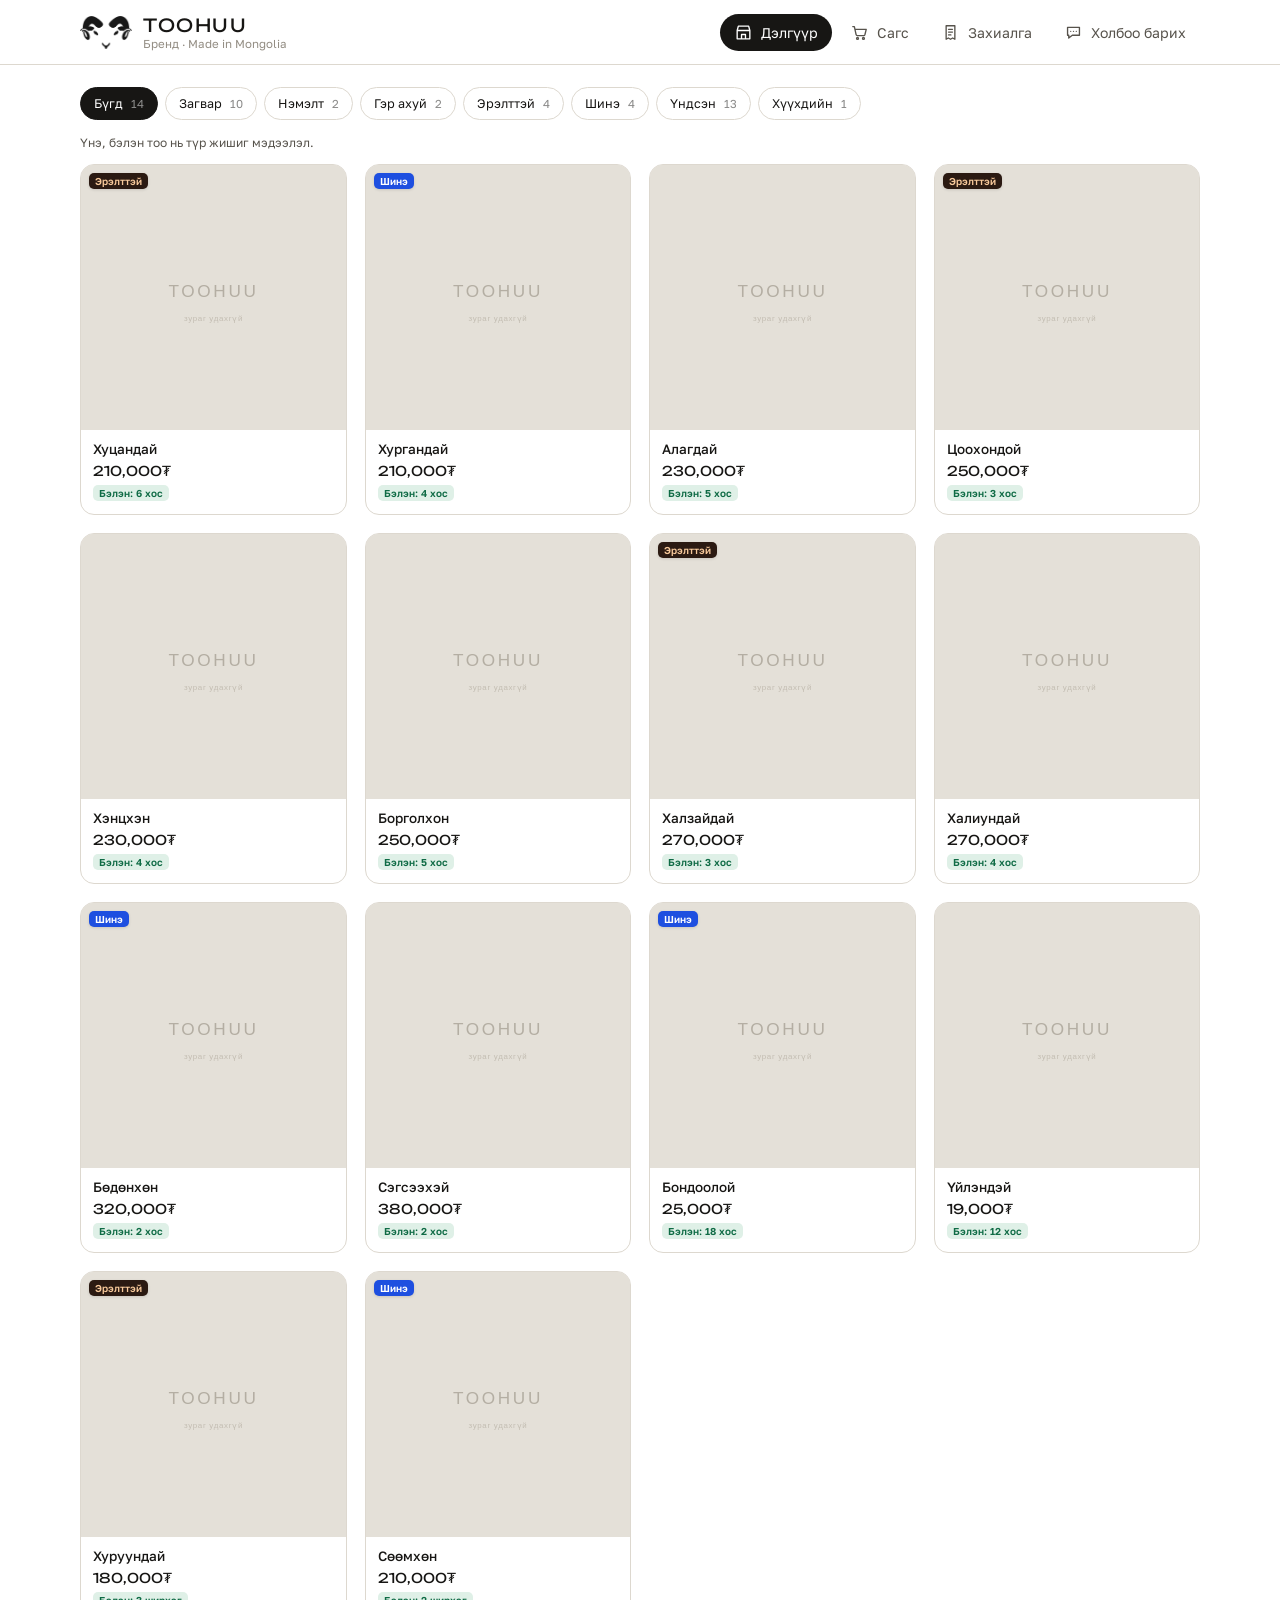
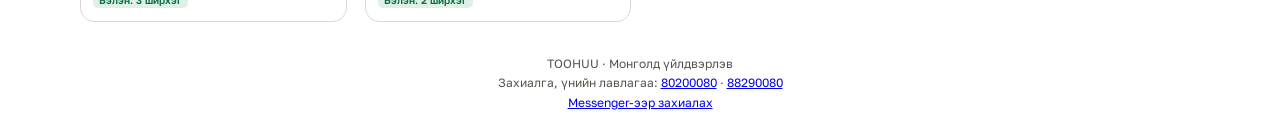
==== index.html @ 97dd2f21 "Show catalog prices and sample stock counts" ====
<!DOCTYPE html>
<html lang="mn">
<head>
<meta charset="utf-8">
<meta name="viewport" content="width=device-width, initial-scale=1">
<meta name="color-scheme" content="light dark">
<meta name="theme-color" content="#FFFFFF" media="(prefers-color-scheme: light)">
<meta name="theme-color" content="#1C1B19" media="(prefers-color-scheme: dark)">
<link rel="icon" href="[data-uri]">
<title>TOOHUU — Монгол эсгий урлал</title>
<meta name="description" content="TOOHUU эсгий загварын үнэ, захиалах заавар, хүргэлт, үйлдвэр болон дэлгүүрийн хаяг. Утас: 80200080, 88290080.">
<link rel="preconnect" href="https://fonts.googleapis.com">
<link rel="preconnect" href="https://fonts.gstatic.com" crossorigin>
<link href="https://fonts.googleapis.com/css2?family=Unbounded:wght@400;600&family=Golos+Text:wght@400;500;600&display=swap" rel="stylesheet">
<style>
  :root{
    --ink:#171614; --ink-2:#57534C; --ink-3:#928C82;
    --paper:#EDEAE4; --card:#FFF; --line:#DDD8CF;
    --signal:#1E4FE0; --signal-soft:#E8ECFC;
    --ok:#0F6B45; --ok-soft:#DFF0E7;
    --warn:#A65B10; --warn-soft:#F9EBD8;
    --stop:#A82121; --stop-soft:#F8E5E5;
    --on-ink:#fff; --subtle:#FBFAF8; --img:#E4E0D8; --bar:rgba(255,255,255,.94);
    --hot-bg:#2B1A12; --hot-fg:#F6C89A; --ticket:#171614;
    color-scheme: light;
  }
  /* ── dark mode: follows the phone / computer setting automatically ── */
  @media (prefers-color-scheme: dark){
    :root{
      color-scheme: dark;
      --ink:#EDEAE4; --ink-2:#B9B4AB; --ink-3:#8C877E; --on-ink:#171614;
      --paper:#121110; --card:#1C1B19; --line:#36332E; --line-2:#2A2825;
      --subtle:#232120; --img:#2B2926; --bar:rgba(28,27,25,.92);
      --hot-bg:#F6C89A; --hot-fg:#2B1A12;
      --signal:#4C74FF; --signal-soft:#1B2340;
      --ok:#5FD3A0; --ok-soft:#163126;
      --warn:#F0B26A; --warn-soft:#3A2A17;
      --stop:#E5534B; --stop-soft:#3C1C1B;
      --ticket:#262420;
    }
    .mark img{filter:invert(1)}                 /* black logo -> white on dark */
  }

  *{box-sizing:border-box;margin:0;padding:0}
  /* layout scale: --gut = side margin, --maxw = content width (set per device below) */
  :root{--gut:15px;--maxw:100%}
  body{font-family:'Golos Text',system-ui,sans-serif;background:var(--card);color:var(--ink);
       -webkit-font-smoothing:antialiased}
  .phone{min-height:100dvh;display:flex;flex-direction:column;background:var(--card)}

  header{position:sticky;top:0;z-index:20;background:var(--card);border-bottom:1px solid var(--line);
         display:flex;align-items:center;gap:11px;
         padding:12px max(var(--gut), calc((100% - var(--maxw)) / 2)) 11px;
         padding-top:max(12px, env(safe-area-inset-top))}
  .mark{width:46px;display:grid;place-items:center;flex:none}
  .mark img{width:100%;height:auto;display:block}
  .shop{font-family:'Unbounded';font-size:16px;letter-spacing:1.6px}
  .sub{font-size:11.5px;color:var(--ink-3);margin-top:1px}
  .live{margin-left:auto;font-size:11px;font-weight:600;letter-spacing:.5px;color:#9E1B1B;
        background:var(--stop-soft);border-radius:999px;padding:5px 9px;display:flex;align-items:center;gap:5px}
  .dot{width:6px;height:6px;border-radius:50%;background:#CE2020;animation:blink 1.4s infinite}
  @keyframes blink{50%{opacity:.25}}
  @media (prefers-reduced-motion:reduce){.dot{animation:none}}

  main{flex:1;width:100%;max-width:calc(var(--maxw) + 2 * var(--gut));margin:0 auto;padding:16px var(--gut) 28px}
  .eyebrow{font-size:10.5px;letter-spacing:1.5px;text-transform:uppercase;color:var(--ink-3);margin-bottom:10px}
  .back{background:none;border:none;font:inherit;color:var(--ink-2);font-size:13px;cursor:pointer;
        padding:0 0 12px;display:block}

  .grid{display:grid;grid-template-columns:1fr 1fr;gap:11px}
  .card{border:1px solid var(--line);border-radius:14px;overflow:hidden;cursor:pointer;background:var(--card);
        text-align:left;padding:0;font:inherit;color:inherit;display:block}
  .card:hover{border-color:var(--ink-3)}
  .card:focus-visible{outline:2px solid var(--signal);outline-offset:2px}
  .ph{aspect-ratio:1;width:100%;object-fit:cover;display:block;background:var(--img)}
  .cb{padding:9px 10px 11px}
  .cn{font-size:12.5px;font-weight:500;line-height:1.3}
  .cp{font-family:'Unbounded';font-size:12.5px;margin-top:5px}
  .tag{display:inline-block;font-size:10px;font-weight:600;padding:2px 6px;border-radius:5px;margin-top:6px}
  .tag.pre{background:var(--warn-soft);color:var(--warn)}
  .tag.low{background:var(--stop-soft);color:var(--stop)}
  .tag.ok{background:var(--ok-soft);color:var(--ok)}
  .tabs{display:flex;gap:7px;overflow-x:auto;padding-bottom:10px;margin-bottom:4px;scrollbar-width:none}
  .tabs::-webkit-scrollbar{display:none}
  .tabs button{flex:none;border:1px solid var(--line);background:var(--card);border-radius:999px;
    padding:8px 13px;font:inherit;font-size:12.5px;cursor:pointer;color:var(--ink);white-space:nowrap}
  .tabs button[aria-pressed="true"]{background:var(--ink);color:var(--on-ink);border-color:var(--ink)}
  .tabs button:focus-visible{outline:2px solid var(--signal);outline-offset:2px}
  .tabs em{font-style:normal;opacity:.5;margin-left:5px;font-size:11.5px}
  .flags{position:absolute;top:8px;left:8px;display:flex;gap:5px}
  .flags .tag{margin:0;box-shadow:0 1px 3px rgba(0,0,0,.12)}
  .tag.hot{background:var(--hot-bg);color:var(--hot-fg)}
  .tag.new{background:var(--signal);color:#fff}

  .gal{display:flex;gap:8px;overflow-x:auto;padding-bottom:4px;margin-bottom:14px}
  .gal img{width:72%;flex:none;aspect-ratio:1;object-fit:cover;border-radius:14px;background:var(--img)}
  h2{font-family:'Unbounded';font-size:19px;font-weight:400;letter-spacing:-.3px}
  .desc{font-size:13px;color:var(--ink-2);line-height:1.55;margin-top:6px}
  .big{font-family:'Unbounded';font-size:22px;margin-top:12px}
  .axis{font-size:10.5px;letter-spacing:1.4px;text-transform:uppercase;color:var(--ink-3);margin:16px 0 8px}
  .opts{display:flex;flex-wrap:wrap;gap:7px}
  .opt{border:1px solid var(--line);background:var(--card);border-radius:9px;padding:8px 13px;font:inherit;
       font-size:13px;cursor:pointer;color:var(--ink)}
  .opt[aria-pressed="true"]{border-color:var(--ink);background:var(--ink);color:var(--on-ink)}
  .opt:disabled{opacity:.32;cursor:not-allowed;text-decoration:line-through}
  .opt:focus-visible{outline:2px solid var(--signal);outline-offset:2px}
  .stockline{font-size:12.5px;margin-top:12px;padding:9px 11px;border-radius:9px;line-height:1.5}
  .stockline.ok{background:var(--ok-soft);color:var(--ok)}
  .stockline.pre{background:var(--warn-soft);color:var(--warn)}
  .stockline.no{background:var(--stop-soft);color:var(--stop)}

  .btn{width:100%;border:none;border-radius:12px;padding:15px;font:inherit;font-size:15px;font-weight:600;
       background:var(--ink);color:var(--on-ink);cursor:pointer;margin-top:16px}
  .btn:disabled{background:var(--line);color:var(--ink-3);cursor:not-allowed}
  .btn.signal{background:var(--signal);color:#fff}
  .btn.ghost{background:none;border:1px solid var(--line);color:var(--ink);font-weight:500}
  .btn:focus-visible{outline:2px solid var(--signal);outline-offset:2px}

  .line{display:flex;gap:11px;padding:12px 0;border-bottom:1px solid var(--line);align-items:center}
  .line img{width:48px;height:48px;border-radius:9px;object-fit:cover;flex:none;background:var(--img)}
  .ln{font-size:13px;font-weight:500}
  .lm{font-size:12px;color:var(--ink-3);margin-top:2px}
  .lt{margin-left:auto;font-family:'Unbounded';font-size:13px;white-space:nowrap}
  .rm{background:none;border:none;color:var(--ink-3);font-size:18px;cursor:pointer;padding:0 0 0 4px;line-height:1}
  .row{display:flex;justify-content:space-between;align-items:baseline;padding:4px 0;font-size:13px;color:var(--ink-2)}
  .row.total{padding-top:12px;margin-top:6px;border-top:1px solid var(--line)}
  .row.total b{font-family:'Unbounded';font-size:21px;color:var(--ink);font-weight:400}

  .seg{display:flex;gap:8px;margin-bottom:4px}
  .seg button{flex:1;border:1px solid var(--line);background:var(--card);border-radius:11px;padding:12px 8px;
              font:inherit;font-size:13px;cursor:pointer;color:var(--ink);line-height:1.35}
  .seg button[aria-pressed="true"]{border-color:var(--ink);background:var(--ink);color:var(--on-ink)}
  .seg small{display:block;font-size:11px;opacity:.7;margin-top:2px}
  .branch{display:flex;align-items:flex-start;gap:9px;border:1px solid var(--line);border-radius:11px;
          padding:11px 12px;font:inherit;font-size:13px;background:var(--card);cursor:pointer;color:var(--ink);
          text-align:left;width:100%;margin-top:8px;line-height:1.4}
  .branch[aria-pressed="true"]{border-color:var(--ink)}
  .branch small{display:block;color:var(--ink-3);font-size:11.5px;margin-top:2px}
  .branch .pipq{margin-left:auto;font-size:11px;white-space:nowrap;padding:2px 6px;border-radius:5px}

  label{display:block;font-size:10.5px;letter-spacing:1.4px;text-transform:uppercase;color:var(--ink-3);margin:14px 0 6px}
  input,textarea{width:100%;border:1px solid var(--line);border-radius:11px;padding:13px;font:inherit;
                 font-size:15px;background:var(--card);color:var(--ink);resize:none}
  input:focus,textarea:focus{outline:none;border-color:var(--signal)}
  .err{font-size:12.5px;color:var(--stop);margin-top:8px;min-height:17px;line-height:1.4}

  .qr{width:168px;height:168px;margin:16px auto;border-radius:14px;background:
      repeating-linear-gradient(90deg,var(--ink) 0 8px,transparent 8px 16px),
      repeating-linear-gradient(0deg,var(--ink) 0 8px,transparent 8px 16px);
      background-color:#fff;border:8px solid #fff;box-shadow:0 0 0 1px var(--line)}
  .banks{display:flex;flex-direction:column;gap:8px}
  .bank{display:flex;align-items:center;gap:10px;border:1px solid var(--line);border-radius:11px;padding:12px 13px;
        font:inherit;font-size:14px;background:var(--card);cursor:pointer;color:var(--ink);text-align:left}
  .bank:hover{border-color:var(--ink-3)}
  .bm{width:26px;height:26px;border-radius:7px;flex:none}
  .poll{font-size:12px;color:var(--ink-3);margin-top:14px;display:flex;align-items:center;justify-content:center;gap:7px}
  .spin{width:11px;height:11px;border:2px solid var(--line);border-top-color:var(--signal);border-radius:50%;
        animation:sp .8s linear infinite}
  @keyframes sp{to{transform:rotate(360deg)}}

  .ticket{background:var(--ticket);color:#fff;box-shadow:0 0 0 1px var(--line);border-radius:16px;padding:20px 18px;position:relative}
  .ticket:after{content:"";position:absolute;left:0;right:0;top:118px;height:1px;
    background:repeating-linear-gradient(90deg,rgba(255,255,255,.4) 0 5px,transparent 5px 10px)}
  .tst{font-size:10.5px;letter-spacing:1.5px;text-transform:uppercase;color:#6FDCA9}
  .tno{font-family:'Unbounded';font-size:25px;letter-spacing:1px;margin:8px 0 3px}
  .thint{font-size:12px;color:#9C978D;line-height:1.5}
  .trow{display:flex;justify-content:space-between;font-size:13px;padding:3px 0;color:#C6C1B8;gap:12px}
  .trow b{color:#fff;font-weight:500;white-space:nowrap}
  .steps{margin-top:16px}
  .step{display:flex;gap:11px;align-items:flex-start;font-size:13px;padding:7px 0;color:var(--ink-3)}
  .step.on{color:var(--ink)}
  .pip{width:9px;height:9px;border-radius:50%;background:var(--line);margin-top:4px;flex:none}
  .step.on .pip{background:var(--ok)}
  .note{font-size:11.5px;line-height:1.55;color:var(--ink-2);background:var(--signal-soft);border-radius:10px;
        padding:10px 12px;margin-top:14px}
  .footnote{max-width:calc(var(--maxw) + 2 * var(--gut));margin:0 auto;padding:4px var(--gut) 26px;font-size:12px;
             color:var(--ink-2);text-align:center;line-height:1.6}

  /* bottom menu — phones only; on desktop the page already shows everything */
  .bnav{display:none}
  .tnav{display:none;margin-left:auto;gap:4px;align-items:center}
  .tnav button{display:flex;align-items:center;gap:8px;border:none;background:none;font:inherit;font-size:14px;
               color:var(--ink-2);padding:9px 14px;border-radius:999px;cursor:pointer;white-space:nowrap}
  .tnav button:hover{background:var(--subtle);color:var(--ink)}
  .tnav button[aria-current="page"]{background:var(--ink);color:var(--on-ink)}
  .tnav button:focus-visible{outline:2px solid var(--signal);outline-offset:2px}
  .tnav svg{width:19px;height:19px;fill:none;stroke:currentColor;stroke-width:1.7;stroke-linecap:round;stroke-linejoin:round}
  .tnav .bb{min-width:18px;height:18px;line-height:18px;padding:0 5px;border-radius:9px;background:var(--stop);
            color:#fff;font-size:10.5px;font-weight:600;text-align:center}
  .bnav button{position:relative;border:none;background:none;font:inherit;display:flex;flex-direction:column;
               align-items:center;gap:3px;padding:6px 2px 4px;color:var(--ink-3);font-size:10.5px;cursor:pointer;
               -webkit-tap-highlight-color:transparent}
  .bnav button[aria-current="page"]{color:var(--ink)}
  .bnav button[aria-current="page"] svg{stroke-width:2.1}
  .bnav svg{width:23px;height:23px;fill:none;stroke:currentColor;stroke-width:1.6;stroke-linecap:round;stroke-linejoin:round}
  .bnav .bb{position:absolute;top:1px;left:calc(50% + 6px);min-width:17px;height:17px;padding:0 5px;border-radius:9px;
            background:var(--stop);color:#fff;font-size:10px;font-weight:600;line-height:17px;text-align:center}
  .bnav button:focus-visible{outline:2px solid var(--signal);outline-offset:-2px;border-radius:10px}
  .olist{display:flex;flex-direction:column;gap:10px;margin-top:12px}
  .orow{display:flex;align-items:center;gap:12px;text-align:left;width:100%;border:1px solid var(--line);border-radius:14px;
        background:var(--card);padding:13px 14px;font:inherit;color:var(--ink);cursor:pointer}
  .orow .ono{font-family:'Unbounded';font-size:12.5px;letter-spacing:.5px}
  .orow .osub{font-size:12px;color:var(--ink-3);margin-top:3px}
  .orow b{margin-left:auto;font-family:'Unbounded';font-size:12.5px;font-weight:400;white-space:nowrap}
  .empty{text-align:center;color:var(--ink-3);font-size:13.5px;line-height:1.6;padding:36px 10px 18px}
  .clink{display:flex;align-items:center;gap:12px;border:1px solid var(--line);border-radius:14px;padding:14px;
         margin-top:10px;color:var(--ink);text-decoration:none;font-size:14px}
  .clink small{display:block;color:var(--ink-3);font-size:12px;margin-top:2px}

  /* ── devices ─────────────────────────────────────────────────────
     phone   < 600     2 columns, bottom menu
     tablet  600–1023  3 columns, bottom menu, product page in two columns from 768 (iPad)
     laptop  1024–1439 4 columns, top menu, 1120px content
     desktop ≥ 1440    5 columns, top menu, 1320px content                         */
  @media (max-width:599px){
    .tabs{margin:0 calc(-1 * var(--gut)) 6px;padding:0 var(--gut) 10px}
    .gal button{width:88%}
    .btn{padding:16px}                       /* thumb-sized targets */
    .opt{padding:10px 15px;font-size:14px}
  }
  @media (pointer:coarse){
    input,textarea{font-size:16px}           /* <16px makes iOS Safari zoom on focus (phones and iPads) */
  }
  @media (max-width:1023px){
    .bnav{display:grid;grid-template-columns:repeat(4,1fr);position:fixed;left:0;right:0;bottom:0;z-index:40;
          background:var(--bar);-webkit-backdrop-filter:blur(14px);backdrop-filter:blur(14px);
          border-top:1px solid var(--line);
          padding:4px max(6px, calc(50% - 280px)) calc(4px + env(safe-area-inset-bottom))}  /* keep it thumb-wide on iPad */
    .bnav.hide{display:none}
    body{padding-bottom:calc(62px + env(safe-area-inset-bottom))}
  }
  @media (min-width:600px){
    :root{--gut:24px}
    header{padding-top:max(14px, env(safe-area-inset-top));padding-bottom:13px}
    .shop{font-size:17px}
    .grid{grid-template-columns:repeat(3,1fr);gap:14px}
    .cb{padding:11px 12px 13px}
    .cn,.cp{font-size:13.5px}
    main.narrow{max-width:660px}              /* cart, checkout, payment, orders, contact */
  }
  @media (min-width:768px){
    .pd{display:grid;grid-template-columns:minmax(0,1.1fr) minmax(0,1fr);gap:28px;align-items:start}
    .pd-media{position:sticky;top:84px}
    .pd .gal button{width:100%}
    h2{font-size:22px}
  }
  @media (min-width:1024px){
    :root{--gut:32px;--maxw:1120px}
    .tnav{display:flex}
    .mark{width:52px}
    .shop{font-size:18px}
    main{padding-top:22px}
    .grid{grid-template-columns:repeat(4,1fr);gap:18px}
    .pd{gap:48px}
  }
  @media (min-width:1440px){
    :root{--maxw:1320px}
    .grid{grid-template-columns:repeat(5,1fr);gap:20px}
    h2{font-size:26px}
  }
  @media (hover:hover) and (min-width:1024px){
    .card{transition:opacity .55s cubic-bezier(.2,.7,.2,1),transform .3s ease,box-shadow .3s ease,border-color .2s}
    .card.in:hover{transform:translateY(-3px);box-shadow:0 12px 28px rgba(0,0,0,.10)}
  }
  @media (prefers-reduced-motion:reduce){ .card.in:hover{transform:none} }

  /* entrance: cards rise into place as they scroll in */
  .card{opacity:0;transform:translateY(14px) scale(.985);
        transition:opacity .55s cubic-bezier(.2,.7,.2,1),transform .55s cubic-bezier(.2,.7,.2,1),border-color .2s}
  .card.in{opacity:1;transform:none}
  @media (prefers-reduced-motion:reduce){ .card{opacity:1;transform:none;transition:border-color .2s} }

  /* product gallery: snap scrolling + dots */
  .gal{scroll-snap-type:x mandatory;-webkit-overflow-scrolling:touch;scrollbar-width:none}
  .gal::-webkit-scrollbar{display:none}
  .gal button{flex:none;width:82%;padding:0;border:none;background:none;scroll-snap-align:center;cursor:zoom-in}
  .gal img{width:100%;aspect-ratio:1;object-fit:cover;border-radius:14px;background:var(--img);display:block}
  .dots{display:flex;justify-content:center;gap:6px;margin:-6px 0 14px}
  .dots i{width:6px;height:6px;border-radius:50%;background:var(--line);transition:all .25s}
  .dots i.on{background:var(--ink);width:18px;border-radius:3px}
  .zoomhint{display:flex;align-items:center;justify-content:center;gap:6px;font-size:11.5px;color:var(--ink-3);
            margin:-4px 0 14px}

  /* fullscreen viewer */
  .lb{position:fixed;inset:0;z-index:50;background:rgba(20,19,17,.97);display:flex;flex-direction:column;
      opacity:0;pointer-events:none;transition:opacity .28s ease}
  .lb.open{opacity:1;pointer-events:auto}
  .lb-top{display:flex;align-items:center;color:#fff;flex:none;
          padding:max(16px,env(safe-area-inset-top)) 18px 16px}
  .lb-count{font-family:'Unbounded';font-size:13px;letter-spacing:1px}
  .lb-x{margin-left:auto;background:none;border:none;color:#fff;font-size:28px;line-height:1;cursor:pointer;
        width:44px;height:44px;display:grid;place-items:center}
  .lb-x:focus-visible{outline:2px solid #fff;outline-offset:3px;border-radius:6px}
  .lb-track{flex:1;display:flex;overflow-x:auto;scroll-snap-type:x mandatory;scrollbar-width:none;align-items:center}
  .lb-track::-webkit-scrollbar{display:none}
  .lb-slide{flex:none;width:100%;height:100%;scroll-snap-align:center;display:grid;place-items:center;
            overflow:auto;padding:8px}
  .lb-slide img{max-width:100%;max-height:100%;object-fit:contain;border-radius:10px;cursor:zoom-in;
                transition:transform .35s cubic-bezier(.2,.7,.2,1);transform-origin:center}
  .lb-slide img.zoomed{transform:scale(2.4);cursor:zoom-out}
  .lb-bot{flex:none;display:flex;gap:8px;justify-content:center;
          padding:14px 18px max(26px,env(safe-area-inset-bottom))}
  .lb-bot button{width:52px;height:52px;border-radius:10px;padding:0;border:2px solid transparent;
                 background:none;cursor:pointer}
  .lb-bot img{width:100%;height:100%;object-fit:cover;border-radius:8px;opacity:.45;transition:opacity .2s}
  .lb-bot button[aria-current="true"]{border-color:#fff}
  .lb-bot button[aria-current="true"] img{opacity:1}

  a.btn{display:block;text-align:center;text-decoration:none}
  .info-block{border:1px solid var(--line);border-radius:14px;padding:18px;margin-top:16px}
  .info-block h2{font-size:17px;line-height:1.5}
  .info-block p,.order-steps{font-size:14px;line-height:1.7;color:var(--ink-2);margin-top:10px}
  .info-block a{color:var(--signal)}
  .order-steps{padding-left:22px}
  .order-steps li+li{margin-top:12px}
  .bank-details{margin-top:12px;padding:16px;border-radius:12px;background:var(--signal-soft)}
  .account-number{display:block;font-family:'Unbounded',sans-serif;font-size:23px;letter-spacing:1px;margin:8px 0}
  .bank-details p{margin-top:6px}
  .copy-status{min-height:1.5em;font-size:12px;color:var(--ok);margin-top:8px}
  .catalog-note{font-size:12px;line-height:1.5;color:var(--ink-2);margin:0 0 12px}
  .selection-count{font-size:14px;font-weight:600;white-space:nowrap;margin-left:auto}
  #order-draft{width:100%;margin-top:8px;line-height:1.6;resize:vertical}
  @media(max-width:599px){
    .info-block{padding:15px}
  }
</style>
</head>
<body>
<div>
<div class="phone">
  <header>
    <div class="mark"><img src="[data-uri]" alt="TOOHUU"></div>
    <div><div class="shop">TOOHUU</div><div class="sub">Бренд · Made in Mongolia</div></div>
    <nav class="tnav" id="tnav" aria-label="Үндсэн цэс (дээд)"></nav>
  </header>
  <main id="app"></main>
</div>
<p class="footnote">TOOHUU · Монголд үйлдвэрлэв<br>
Захиалга, үнийн лавлагаа: <a href="tel:80200080">80200080</a> · <a href="tel:88290080">88290080</a><br>
<a href="https://m.me/toohuubrand" target="_blank" rel="noopener">Messenger-ээр захиалах</a></p>

</div>
<nav class="bnav" id="bnav" aria-label="Үндсэн цэс"></nav>

<script>
const PLACEHOLDER = 'data:image/svg+xml;utf8,' + encodeURIComponent(
  "<svg xmlns='http://www.w3.org/2000/svg' width='400' height='400'>"+
  "<rect width='100%' height='100%' fill='#E4E0D8'/>"+
  "<text x='50%' y='48%' font-family='sans-serif' font-size='26' fill='#B4AEA3' "+
  "text-anchor='middle' dominant-baseline='middle' letter-spacing='4'>TOOHUU</text>"+
  "<text x='50%' y='58%' font-family='sans-serif' font-size='12' fill='#C3BDB2' "+
  "text-anchor='middle' dominant-baseline='middle' letter-spacing='1'>зураг удахгүй</text>"+
  "</svg>");
const imgFallback = "this.onerror=null;this.src=PLACEHOLDER";
const IMG = id => `https://drive.google.com/thumbnail?id=${id}&sz=w1000`;

// ── branches ──────────────────────────────────────────────────────
const BRANCHES = [
  { id:'b1', name:'Үйлдвэр', address:'5-р сургуулийн баруун талын 32-р байрны баруун талын өргөтгөл' },
  { id:'b2', name:'Дэлгүүр', address:'Урт цагаан үйлчилгээний төвийн 3 давхар, 304 тоот' },
];

// ── catalog: 10 models from the Drive folders (Design 001–010) ─────
// Photos and boot names are confirmed. The owner requested provisional prices
// and sample stock counts; RAW is the single editable source for displayed values.
// Option combinations are still demo data.
// Each product type has its own options and its own unit.
// Socks and rug option values are PLACEHOLDER until TOOHUU confirms the real ones.
const TYPES = {
  boot:  { label:'Загвар', unit:'хос', axes:[
           { name:'Хийцлэл', values:['Оёмол','Давхар эсгий','Арьсан хормойтой'] },
           { name:'Өнгө',    values:['Хар','Бор','Саарал'] },
           { name:'Хэмжээ',  values:['36','37','38','39','40','41','42','43'], kids:['26','27','28','29','30','31','32','33'] } ],
           delta: o => (o['Хийцлэл']==='Давхар эсгий'?25000:o['Хийцлэл']==='Арьсан хормойтой'?40000:0) + (+o['Хэмжээ']>=42?10000:0),
           desc:'Монгол эсгий. Үйлдвэрийн шууд бүтээгдэхүүн. Салбараас авах эсвэл хүргэлтээр.' },
  socks: { label:'Нэмэлт', unit:'хос', axes:[
           { name:'Өнгө',    values:['Цагаан','Саарал','Бор'] },
           { name:'Хэмжээ',  values:['S (35–37)','M (38–40)','L (41–43)'], kids:['XS (26–29)','S (30–33)'] } ],
           delta: o => /^L/.test(o['Хэмжээ']) ? 3000 : 0,
           desc:'Дулаан эсгий нэмэлт. Өнгө, хэмжээгээ сонгоно уу.' },
  rug:   { label:'Гэр ахуй', unit:'ширхэг', axes:[
           { name:'Хэмжээ',  values:['60×90 см','90×150 см','120×180 см','200×300 см'] },
           { name:'Загвар',  values:['Өлзий','Эвэр','Хас'] } ],
           delta: o => ({'90×150 см':140000,'120×180 см':290000,'200×300 см':690000})[o['Хэмжээ']] || 0,
           desc:'Гар аргаар сийрсэн эсгий эдлэл. Хэмжээгээ сонгоно уу.' },
};
const unitOf = p => (TYPES[p.type] || TYPES.boot).unit;
// Owner-supplied names follow the existing design order. The final five names
// are reserved for future boot designs, when their photos are available.
const BOOT_NAMES = [
  'Хуцандай', 'Хургандай', 'Алагдай', 'Цоохондой', 'Хэнцхэн',
  'Борголхон', 'Халзайдай', 'Халиундай', 'Бөдөнхөн', 'Сэгсээхэй',
  'Бондоолой', 'Үйлэндэй', 'Хуруундай', 'Сөөмхөн', 'Өөлхийдэй'
];
const CATALOG_NOTE = 'Үнэ, бэлэн тоо нь түр жишиг мэдээлэл.';
const mnt = n => n.toLocaleString('en-US') + '₮';
// One entry per Drive folder (Design 001–010). Grouping comes from the folders, not a guess.
const RAW = [
  { n:1, price:210000, stock:6, cat:'main', hot:true, fresh:false, imgs:['1XInpyWSy14fpSQ0G6MQLm-vxJ9H-_Rgf','1K8rGKyCmZTZ4Fdo-H9NhhUb9ijftSJS1','1Aemf9vfdwuROzIzLmXrBy5cEldQ6ZkMJ'] },   // Design 001 — 1.png, 2.png, 3.png
  { n:2, price:210000, stock:4, cat:'main', hot:false, fresh:true, imgs:['1h7SgX_LX1ZUhbEcsFTuxKbUoLsnpMpnL','1niEKamCGc5KRnhSeTxgW_9QcufDP9Spc','186p6ON3SQF_qrunPfKeqnTWDXBnRRd8c'] },   // Design 002 — 6.png, 7.png, 8.png
  { n:3, price:230000, stock:5, cat:'main', hot:false, fresh:false, imgs:['10FZDMsmjmGtlnvciWCu-RAGBDDAflYqK','1-PQfHnFttD0JN_K4ri82qn_yqEoRtxQs','1F33EPpVO2-YVNRKHwOhPtnzUnzn37xNu'] },   // Design 003 — 9.png, 10.png, 11.png
  { n:4, price:250000, stock:3, cat:'main', hot:true, fresh:false, imgs:['1NCU-DI6Ory-B5Sp2SFmBBhRK29ZKMTiK','1jgsDPVZNgQFX_TfUoRiltvGUWyLn39s0','1BOvcys6aLm8_zU7eAT7CweRkYoIWYpkb'] },   // Design 004 — 12.png, 13.png, 14.png
  { n:5, price:230000, stock:4, cat:'main', hot:false, fresh:false, imgs:['1Zy0DQNP-iwI_0NAtJYrRD2av2VlE6o_D','1Ldi3uuKKQCFCR5h4ErLQUiok9JiLPC3x'] },   // Design 005 — 15.png, 16.png
  { n:6, price:250000, stock:5, cat:'main', hot:false, fresh:false, imgs:['1DbDdpnWTJHCjZOdujLtT0oGKlaXnTSPT','1r37JfK_pcKO967yVRLRSZREXNkOska7T'] },   // Design 006 — 17.png, 18.png
  { n:7, price:270000, stock:3, cat:'main', hot:true, fresh:false, imgs:['1LY0fM1jTQvNLTjvhHaooh8CEMCz35Pp5','1snjdhqZnni2q0Fgc8In6DKV-KWKQda4u'] },   // Design 007 — 19.png, 20.png
  { n:8, price:270000, stock:4, cat:'main', hot:false, fresh:false, imgs:['1L8daKWwJU_yJbTccsUu5nk1LWHYxpnnn','1Xmuj_FtidWGs7y3UENG4oil0zp9LSpOS'] },   // Design 008 — 21.png, 22.png
  { n:9, price:320000, stock:2, cat:'main', hot:false, fresh:true, imgs:['1jZlhurFrT06tZPeb93k4DGsGg2Mt1VyK','1HFT_8ruy2nRmjGhic0jUE6xEWiBAdxDb'] },   // Design 009 — 31.png, 32.png
  { n:10, price:380000, stock:2, cat:'main', hot:false, fresh:false, imgs:['1YUPllVUGt2oTQ3Mj_4VrvnuMeEDA1T7i','1f-g_OW6iQDVsS9D7GyNQMbD2X9F6Fzwx'] },   // Design 010 — 33.png, 34.png
  // PLACEHOLDER products until real socks / rug photos and prices are supplied
  { n:11, type:'socks', price:25000, stock:18,  cat:'main', hot:false, fresh:true,  imgs:[] },
  { n:12, type:'socks', price:19000, stock:12,  cat:'kids', hot:false, fresh:false, imgs:[] },
  { n:13, type:'rug',   price:180000, stock:3, cat:'main', hot:true,  fresh:false, imgs:[] },
  { n:14, type:'rug',   price:210000, stock:2, cat:'main', hot:false, fresh:true,  imgs:[] },
];

// Two are real categories (a boot belongs to exactly one).
// Two are flags (a kids' boot can be new AND in demand).
const FILTERS = [
  { key:'all',   label:'Бүгд',            test:()=>true },
  { key:'boot',  label:'Загвар',    test:p=>p.type==='boot' },
  { key:'socks', label:'Нэмэлт',    test:p=>p.type==='socks' },
  { key:'rug',   label:'Гэр ахуй',  test:p=>p.type==='rug' },
  { key:'hot',   label:'Эрэлттэй',        test:p=>p.hot },
  { key:'fresh', label:'Шинэ',      test:p=>p.fresh },
  { key:'main',  label:'Үндсэн',    test:p=>p.category==='main' },
  { key:'kids',  label:'Хүүхдийн',  test:p=>p.category==='kids' },
];
let filter = 'all';

// Deterministic pseudo-random so the demo is stable across reloads.
let seed = 7;
const rnd = n => { seed = (seed * 1103515245 + 12345) & 0x7fffffff; return seed % n; };

const CATALOG = [], INV = {};
for (const r of RAW) {
  const type = r.type || 'boot', T = TYPES[type];
  // Kids' sizes differ (a kids' boot does not come in size 43).
  const axes = T.axes.map(a => ({ name:a.name, values:[...(r.cat === 'kids' && a.kids ? a.kids : a.values)] }));
  let combos = [{}];
  for (const a of axes) combos = combos.flatMap(c => a.values.map(v => ({ ...c, [a.name]: v })));
  const variants = [];
  combos.forEach((options, k) => {
    if (rnd(10) < 3) return;                         // the workshop doesn't make every combination
    const id = `m${r.n}-${k}`;
    const pre = rnd(10) < 2;                         // some items are made to order
    variants.push({ id, sku:`TH-${r.n}-${k}`, options, price_delta:T.delta(options), is_preorder:pre });
    INV[id] = {};
    if (!pre) {
      const a = rnd(4), b = rnd(3);
      if (a) INV[id].b1 = a;
      if (b) INV[id].b2 = b;
    }
  });
  CATALOG.push({
    id:`m${r.n}`, sku:`TH-${String(r.n).padStart(3,'0')}`,
    name: type==='boot' ? BOOT_NAMES[r.n - 1]
          : BOOT_NAMES[r.n - 1],
    description:T.desc, type,
    base_price:r.price, stock_count:r.stock, is_active:true, option_axes:axes, variants,
    images: r.imgs.length ? r.imgs.map(IMG) : [PLACEHOLDER],
    category:r.cat, hot:r.hot, fresh:r.fresh,
  });
}

// Confirmed business information. Catalog amounts remain provisional;
// the workshop confirms each order before accepting a deposit.
const BUSINESS = {
  messenger:'https://m.me/toohuubrand', bank:'ХААН Банк', account:'5019419549', holder:'Б.Анхболд',
  delivery:'Хот дотор 8,000–10,000₮. Хүргэлтийн бүсээс хамааран үнэ өөр байна.',
  rural:'Хөдөө орон нутгийн унаанд тавьж өгнө. Чиглэл, унааны мэдээллийг чатаар тохиролцоно.'
};
const esc = value => String(value).replace(/[&<>"']/g, c => ({'&':'&amp;','<':'&lt;','>':'&gt;','"':'&quot;',"'":'&#39;'}[c]));
const phone = raw => {
  const d=String(raw).replace(/\D/g,'').replace(/^976/,'');
  if(!/^[5-9]\d{7}$/.test(d)) throw new Error('Утасны дугаар буруу байна. 8 оронтой, 5–9-өөр эхэлсэн байх ёстой.');
  return d;
};
const label = (p,v) => `${p.name} (${p.option_axes.map(a=>v.options[a.name]).join(' / ')})`;

function selectionLines(){
  return cart.map(l => {
    const p = CATALOG.find(x=>x.id===l.product_id);
    const v = p?.variants.find(x=>x.id===l.variant_id);
    if(!p || !v || !Number.isInteger(l.qty) || l.qty < 1) throw new Error('Сонгосон бараагаа дахин шалгана уу.');
    return {name:label(p,v), img:p.images[0], qty:l.qty, unit:unitOf(p), price:p.base_price};
  });
}

function bankDetails(){
  return `<div class="bank-details">
    <b>${BUSINESS.bank}</b><strong class="account-number">${BUSINESS.account}</strong>
    <p>Данс эзэмшигч: <b>${BUSINESS.holder}</b><br>Гүйлгээний утга: <b>таны утасны дугаар</b></p>
    <button class="btn ghost" onclick="copyAccount()">Дансны дугаар хуулах</button>
    <div class="copy-status" id="account-copy-status" role="status"></div>
  </div>`;
}

async function copyAccount(){
  const status=document.getElementById('account-copy-status');
  try{ await navigator.clipboard.writeText(BUSINESS.account); status.textContent='Дансны дугаар хууллаа.'; }
  catch{ status.textContent='Автоматаар хуулж чадсангүй. Дансны дугаарыг сонгоод хуулна уу.'; }
}

function orderGuide(){
  return `<section class="info-block">
    <h2>Хэрхэн захиалах вэ?</h2>
    <p>Сайн байна уу? Бидэнтэй холбогдсонд баярлалаа.</p>
    <ol class="order-steps">
      <li>Сонирхсон загварынхаа <b>зургийг чатаар илгээж</b>, размер, өнгө, холбогдох утасны дугаар болон гэрийн хаягаа бичнэ үү.</li>
      <li>Загвар, эцсийн үнийг тохиролцсоны дараа барааны үнийн дүнгийн <b>50%-ийг урьдчилгаа</b> болгон шилжүүлж захиалгаа баталгаажуулна.</li>
      <li>Захиалга бэлэн болсныг бид мэдэгдэнэ. <b>Үлдэгдэл төлбөрөө</b> доорх дансанд шилжүүлсний дараа хүргэлтийн компанид хүлээлгэн өгөх эсвэл орон нутгийн унаанд тавьж өгнө.</li>
    </ol>
    ${bankDetails()}
    <p>Урьдчилгаа болон үлдэгдэл төлбөрт ижил данс ашиглана. Гүйлгээний утгад утасны дугаараа заавал бичээрэй.</p>
    <a class="btn signal" href="${BUSINESS.messenger}" target="_blank" rel="noopener">Messenger-ээр захиалах</a>
  </section>
  <section class="info-block"><h2>Хүргэлт</h2>
    <p>${BUSINESS.delivery}</p><p>${BUSINESS.rural}</p>
    <p>Хүргэлтийн төлбөрийг барааны үнээс тусад нь тооцно.</p>
  </section>`;
}

// ── state ─────────────────────────────────────────────────────────
let view={name:'catalog'}, cart=[], order=null, sel={}, method='delivery', branch=null;
const app=document.getElementById('app');
const go=v=>{view=v;render()};

// ── bottom menu (phones) ──────────────────────────────────────────
const NAV_ICONS = {
  shop:  '<path d="M4 9.5 5.5 4h13L20 9.5M4 9.5h16M4 9.5V20h16V9.5M9.5 20v-5.5h5V20"/>',
  cart:  '<path d="M3.5 4.5h2l2.2 10.2a1.5 1.5 0 0 0 1.5 1.2h8.1a1.5 1.5 0 0 0 1.5-1.1L20.5 8H6.4"/><circle cx="9.5" cy="19.5" r="1.2"/><circle cx="17" cy="19.5" r="1.2"/>',
  orders:'<path d="M6.5 3.5h11v17l-2.75-1.6-2.75 1.6-2.75-1.6-2.75 1.6zM9.5 8h5M9.5 11.5h5M9.5 15h3"/>',
  contact:'<path d="M4.5 5.5h15v10h-9l-4.5 3.5v-3.5h-1.5z"/><path d="M8.5 10.5h.01M12 10.5h.01M15.5 10.5h.01"/>',
};
const NAV = [
  ['shop',    'Дэлгүүр',     ['catalog','model'],   ()=>({name:'catalog'})],
  ['cart',    'Сагс',        ['cart','check','request'],      ()=>({name:'cart'})],
  ['orders',  'Захиалга',    ['orders'],   ()=>({name:'orders'})],
  ['contact', 'Холбоо барих',['contact'],           ()=>({name:'contact'})],
];
function renderNav(){
  const n = cart.reduce((s,l)=>s+l.qty,0);
  const top = document.getElementById('tnav');            // laptop / desktop
  if (top) top.innerHTML = NAV.map(([k,label,views]) => {
    const here = views.includes(view.name);
    return `<button onclick="navTo('${k}')" ${here?'aria-current="page"':''} aria-label="${label}${k==='cart'&&n?`, ${n} бараа`:''}">
      <svg viewBox="0 0 24 24" aria-hidden="true">${NAV_ICONS[k]}</svg><span>${label}</span>${
      k==='cart' && n ? `<span class="bb" aria-hidden="true">${n>99?'99+':n}</span>` : ''}</button>`;
  }).join('');
  const el = document.getElementById('bnav');             // phone / tablet
  if (!el) return;
  el.innerHTML = NAV.map(([k,label,views]) => {
    const here = views.includes(view.name);
    const badge = k==='cart' && n ? `<span class="bb">${n>99?'99+':n}</span>` : '';
    return `<button onclick="navTo('${k}')" ${here?'aria-current="page"':''} aria-label="${label}${k==='cart'&&n?`, ${n} бараа`:''}">
      <svg viewBox="0 0 24 24" aria-hidden="true">${NAV_ICONS[k]}</svg>${badge}<span>${label}</span></button>`;
  }).join('');
}
function navTo(k){
  const item = NAV.find(x => x[0] === k);
  if (!item) return;
  go(item[3]());
  window.scrollTo(0, 0);
}

function ordersView(){
  app.innerHTML = `<h2>Захиалга, төлбөр, хүргэлт</h2>${orderGuide()}
    <button class="btn ghost" onclick="navTo('contact')">Үйлдвэр, дэлгүүрийн хаяг</button>`;
}

function contactView(){
  app.innerHTML = `
    <h2>Холбоо барих</h2>
    <p class="desc">Загвар, үнэ, захиалгын талаар бидэнтэй холбогдоорой.</p>
    <a class="clink" href="${BUSINESS.messenger}" target="_blank" rel="noopener">
      <span>Messenger-ээр бичих<small>Загварын зураг, размер, өнгөө илгээнэ үү</small></span></a>
    <a class="clink" href="https://facebook.com/toohuubrand" target="_blank" rel="noopener">
      <span>Facebook хуудас<small>facebook.com/toohuubrand</small></span></a>
    <a class="clink" href="tel:80200080"><span>80200080<small>Захиалга, үйлдвэрийн хаяг</small></span></a>
    <a class="clink" href="tel:88290080"><span>88290080<small>Захиалга, үйлдвэрийн хаяг</small></span></a>
    ${BRANCHES.map(b=>`<section class="info-block"><h2>${b.name}</h2><p>${b.address}</p>
      ${b.id==='b1'?'<p>Үйлдвэр дээр ирж бэлэн байгаа гутлуудыг үзэх боломжтой. Ирэхийн өмнө <a href="tel:80200080">80200080</a>, <a href="tel:88290080">88290080</a> дугаараар холбогдож хаягаа дэлгэрэнгүй заалгаарай.</p>':''}</section>`).join('')}
    <button class="btn ghost" onclick="navTo('orders')">Захиалга, төлбөр, хүргэлтийн нөхцөл</button>`;
}

function render(){
  const v=view;
  renderNav();
  app.classList.toggle('narrow', !['catalog','model'].includes(v.name));
  if(v.name==='catalog'){ catalogView(); reveal(); return; }
  if(v.name==='orders')  return ordersView();
  if(v.name==='contact') return contactView();
  if(v.name==='model')   return modelView(v.id);
  if(v.name==='cart')    return cartView();
  if(v.name==='check')   return checkView();
  if(v.name==='request') return requestView();
}

function catalogView(){
  const shown = CATALOG.filter(FILTERS.find(f=>f.key===filter).test);
  app.innerHTML = `
    <div class="tabs">${FILTERS.map(f=>{
      const n = CATALOG.filter(f.test).length;
      if (!n) return '';                      // no kids' models declared yet — don't show an empty tab
      return `<button aria-pressed="${filter===f.key}" onclick="setFilter('${f.key}')">${f.label}
        <em>${n}</em></button>`;
    }).join('')}</div>
    <p class="catalog-note">${CATALOG_NOTE}</p>
    <div class="grid">${shown.map(p=>{
      const flags = [
        p.hot   ? '<span class="tag hot">Эрэлттэй</span>' : '',
        p.fresh ? '<span class="tag new">Шинэ</span>' : '',
      ].join('');
      return `<button class="card" onclick="go({name:'model',id:'${p.id}'})">
        <div style="position:relative">
          <img class="ph" src="${p.images[0]}" alt="${p.name}" loading="lazy" onerror="${imgFallback}">
          ${flags ? `<div class="flags">${flags}</div>` : ''}
        </div>
        <div class="cb"><div class="cn">${p.name}</div>
          <div class="cp">${mnt(p.base_price)}</div>
          <span class="tag ${p.stock_count > 0 ? 'ok' : 'low'}">Бэлэн: ${p.stock_count} ${unitOf(p)}</span>
        </div></button>`;
    }).join('')}</div>
    ${cart.length?`<button class="btn" onclick="go({name:'cart'})">Сагс (${cart.reduce((s,l)=>s+l.qty,0)}) — үргэлжлүүлэх</button>`:''}
  `;
}
const setFilter = f => { filter = f; render(); };

function modelView(id){
  const p = CATALOG.find(x=>x.id===id);
  sel = {};
  app.innerHTML = `
    <button class="back" onclick="go({name:'catalog'})">← Бүх загвар</button>
    <div class="pd"><div class="pd-media">
    <div class="gal" id="gal" onscroll="syncDots()">
      ${p.images.map((u,i)=>`<button onclick="openLb('${p.id}',${i})" aria-label="Томоор харах">
        <img src="${u}" alt="${p.name}" onerror="${imgFallback}"></button>`).join('')}
    </div>
    <div class="dots" id="dots">${p.images.map((_,i)=>`<i class="${i?'':'on'}"></i>`).join('')}</div>
    <div class="zoomhint">Зураг дээр дарж томоор харна уу</div>
    </div><div class="pd-info">
    <h2>${p.name}</h2>
    <p class="desc">${p.description}</p>
    <div class="big" id="pz">${mnt(p.base_price)}</div>
    <div class="stockline ${p.stock_count > 0 ? 'ok' : 'no'}">Нийт бэлэн: ${p.stock_count} ${unitOf(p)}</div>
    <p class="desc">${CATALOG_NOTE} Үнэ өнгө, хийц, размераас хамааран өөрчлөгдөж болно.</p>
    ${p.option_axes.map(a=>`
      <div class="axis">${a.name}</div>
      <div class="opts" data-axis="${a.name}">
        ${a.values.map(val=>`<button class="opt" aria-pressed="false"
           onclick="pickOpt('${p.id}','${a.name}',this)">${val}</button>`).join('')}
      </div>`).join('')}
    <div id="stock"></div>
    <button class="btn" id="add" onclick="addToCart('${p.id}')">Сагсанд нэмэх</button>
    <a class="btn ghost" href="${BUSINESS.messenger}" target="_blank" rel="noopener">Захиалах</a>
    <div class="err" id="perr"></div>
    </div></div>
  `;
  refreshOptions(p);
}

// After each choice, re-check which values still lead to a real pair.
function refreshOptions(p){
  p.option_axes.forEach((axis, i) => {
    const box = document.querySelector(`.opts[data-axis="${axis.name}"]`);
    axis.values.forEach((val, j) => {
      const btn = box.children[j];
      const probe = {...sel, [axis.name]: val};
      const reachable = p.variants.some(v =>
        p.option_axes.every(a => probe[a.name] === undefined || v.options[a.name] === probe[a.name])
      );
      btn.disabled = !reachable;
      btn.setAttribute('aria-pressed', String(sel[axis.name] === val));
    });
  });

  const box = document.getElementById('stock');
  const done = p.option_axes.every(a => sel[a.name]);
  if(!done){
    const missing = p.option_axes.filter(a=>!sel[a.name]).map(a=>a.name);
    box.innerHTML = `<div class="stockline pre">Сонгоно уу: ${missing.join(', ')}</div>`;
    return;
  }
  box.innerHTML = '';
}

function pickOpt(pid, axis, el){
  const p = CATALOG.find(x=>x.id===pid);
  sel[axis] = sel[axis] === el.textContent ? undefined : el.textContent;
  if(sel[axis] === undefined) delete sel[axis];
  refreshOptions(p);
  document.getElementById('perr').textContent = '';
}

function addToCart(pid){
  const p = CATALOG.find(x=>x.id===pid);
  const e = document.getElementById('perr');
  const missing = p.option_axes.filter(a=>!sel[a.name]).map(a=>a.name);
  if(missing.length){ e.textContent = `Сонгоогүй: ${missing.join(', ')}`; return; }
  const v = p.variants.find(x => p.option_axes.every(a => x.options[a.name] === sel[a.name]));
  if(!v){ e.textContent = 'Энэ хослол байхгүй байна.'; return; }
  const i = cart.findIndex(l=>l.variant_id===v.id);
  if(i>=0) cart[i].qty++; else cart.push({product_id:p.id, variant_id:v.id, qty:1});
  go({name:'cart'});
}

function cartView(){
  const lines=selectionLines();
  app.innerHTML = `
    <button class="back" onclick="navTo('shop')">← Дэлгүүр</button><h2>Таны сонгосон бараа</h2>
    ${lines.length ? lines.map((l,i)=>`
      <div class="line"><img src="${l.img}" alt="" onerror="${imgFallback}">
        <div><div class="ln">${esc(l.name)}</div><div class="lm">${mnt(l.price)} / ${l.unit}</div></div>
        <span class="selection-count">${l.qty} ${l.unit}</span>
        <button class="rm" aria-label="${esc(l.name)} хасах" onclick="cart.splice(${i},1);render()">×</button></div>`).join('')
      : '<p class="empty">Сагс хоосон байна. Таалагдсан загвараа сонгоорой.</p>'}
    ${lines.length ? `
      <div class="row"><span>Барааны урьдчилсан дүн</span><b>${mnt(lines.reduce((sum,l)=>sum+l.price*l.qty,0))}</b></div>
      <p class="desc">${CATALOG_NOTE} Хүргэлтийн төлбөр тусдаа.</p>
      <div class="axis">Хүлээн авах</div>
      <div class="seg">
        <button aria-pressed="${method==='delivery'}" onclick="setMethod('delivery')">Хүргэлтээр<small>Хотод 8,000–10,000₮</small></button>
        <button aria-pressed="${method==='pickup'}" onclick="setMethod('pickup')">Өөрөө очиж авах<small>Үйлдвэр / дэлгүүр</small></button>
      </div>
      ${method==='pickup' ? BRANCHES.map(b=>`<button class="branch" aria-pressed="${branch===b.id}" onclick="setBranch('${b.id}')"><div><b>${b.name}</b><small>${b.address}</small></div></button>`).join('')
        : `<p class="desc">${BUSINESS.delivery} ${BUSINESS.rural}</p>`}
      <div class="note">Сонгосон загварын зураг, размер, өнгөө чатаар илгээж эцсийн үнэ болон бэлэн байгаа эсэхийг баталгаажуулаарай. Дараа нь барааны үнийн 50%-ийг урьдчилгаа болгон шилжүүлнэ.</div>
      <button class="btn signal" onclick="go({name:'check'})" ${method==='pickup'&&!branch?'disabled':''}>Чатаар захиалах мэдээллээ бэлдэх</button>` : ''}
    <button class="btn ghost" onclick="navTo('orders')">Захиалга, төлбөр, хүргэлтийн заавар</button>`;
}
const setMethod = m => { method=m; if(m==='delivery') branch=null; render(); };
const setBranch = b => { branch = branch===b ? null : b; render(); };

function checkView(){
  if(!cart.length || (method==='pickup'&&!branch)){ go({name:'cart'}); return; }
  app.innerHTML = `
    <button class="back" onclick="go({name:'cart'})">← Сагс</button><h2>Захиалгын мэдээлэл</h2>
    <p class="desc">Мэдээллээ бэлдээд чатаар илгээнэ үү. Энэ маягт захиалгыг автоматаар илгээхгүй.</p>
    <label for="nm">Нэр</label><input id="nm" autocomplete="name" placeholder="Овог нэр">
    <label for="ph">Утас</label><input id="ph" type="tel" autocomplete="tel" placeholder="80200080">
    ${method==='delivery' ? `<label for="ad">Гэрийн хаяг / орон нутгийн чиглэл</label><textarea id="ad" autocomplete="street-address" rows="3" placeholder="Дүүрэг, хороо, байр, тоот эсвэл аймаг, сум"></textarea>`
      : `<div class="note">Очих газар: ${BRANCHES.find(b=>b.id===branch).name} — ${BRANCHES.find(b=>b.id===branch).address}</div>`}
    <div class="err" id="cerr" role="alert"></div>
    <button class="btn signal" onclick="prepareRequest()">Чатад илгээх текст бэлдэх</button>`;
}

function prepareRequest(){
  const e=document.getElementById('cerr');
  const name=document.getElementById('nm').value.trim();
  let ph, addr='';
  try{
    if(name.length<2) throw new Error('Нэрээ оруулна уу.');
    ph=phone(document.getElementById('ph').value);
    if(method==='delivery'){
      addr=document.getElementById('ad').value.trim();
      if(addr.length<8) throw new Error('Хаяг эсвэл орон нутгийн чиглэлээ бүтэн оруулна уу.');
    }
    order={name,phone:ph,addr,method,branch,lines:selectionLines()};
    go({name:'request'});
  }catch(err){ e.textContent=err.message; }
}

function requestText(){
  const place=BRANCHES.find(b=>b.id===order.branch);
  return ['Сайн байна уу? Дараах барааг захиалах хүсэлтэй байна.',
    ...order.lines.map(l=>`${l.name} — ${l.qty} ${l.unit}, жишиг үнэ ${mnt(l.price)} / ${l.unit}${l.img.startsWith('https://')?'\nЗураг: '+l.img:''}`),
    `Нэр: ${order.name}`, `Утас: ${order.phone}`,
    order.method==='pickup'?`Өөрөө очиж авах: ${place.name} — ${place.address}`:`Хаяг / чиглэл: ${order.addr}`,
    'Эцсийн үнэ, бэлэн байгаа эсэх болон захиалгын хугацааг баталгаажуулж өгнө үү.'
  ].join('\n\n');
}

function requestView(){
  if(!order){ go({name:'cart'}); return; }
  app.innerHTML = `<button class="back" onclick="go({name:'cart'})">← Сагс</button>
    <h2>Мэдээллээ чатаар илгээнэ үү</h2>
    <p class="desc">Доорх текстийг хуулж Messenger чатад илгээгээд сонирхсон загварынхаа зургийг хавсаргаарай.</p>
    <label for="order-draft">Захиалгын хүсэлт</label>
    <textarea id="order-draft" readonly rows="12">${esc(requestText())}</textarea>
    <button class="btn" onclick="copyRequest()">Захиалгын текст хуулах</button>
    <div class="copy-status" id="request-copy-status" role="status"></div>
    <a class="btn signal" href="${BUSINESS.messenger}" target="_blank" rel="noopener">Messenger нээх</a>
    <div class="note">Захиалга хараахан илгээгдээгүй. Чатаар загвар, үнийг тохиролцож, 50% урьдчилгаа төлсний дараа захиалга баталгаажна.</div>
    <button class="btn ghost" onclick="navTo('orders')">Төлбөрийн данс, захиалгын нөхцөл</button>`;
}

async function copyRequest(){
  const status=document.getElementById('request-copy-status');
  try{ await navigator.clipboard.writeText(requestText()); status.textContent='Текст хууллаа. Messenger чатад буулгаж илгээнэ үү.'; }
  catch{ document.getElementById('order-draft').select(); status.textContent='Текстийг сонголоо. Өөрөө хуулж чатад илгээнэ үү.'; }
}

// ── entrance animation ────────────────────────────────────────────
const reveal = () => {
  const cards = [...document.querySelectorAll('.card')];
  if (!('IntersectionObserver' in window) ||
      matchMedia('(prefers-reduced-motion: reduce)').matches) {
    cards.forEach(c => c.classList.add('in'));
    return;
  }
  const io = new IntersectionObserver((entries, obs) => {
    entries.forEach(e => {
      if (!e.isIntersecting) return;
      const i = cards.indexOf(e.target);
      // stagger by position in the row, so pairs rise together
      e.target.style.transitionDelay = `${(i % 6) * 55}ms`;
      e.target.classList.add('in');
      obs.unobserve(e.target);
    });
  }, { rootMargin: '0px 0px -8% 0px', threshold: 0.08 });
  cards.forEach(c => io.observe(c));
};

// ── gallery dots ──────────────────────────────────────────────────
function syncDots(){
  const g = document.getElementById('gal'), d = document.getElementById('dots');
  if(!g || !d) return;
  const i = Math.round(g.scrollLeft / (g.scrollWidth / g.children.length));
  [...d.children].forEach((el,j)=>el.classList.toggle('on', j===Math.min(i, d.children.length-1)));
}

// ── fullscreen viewer ─────────────────────────────────────────────
let lbEl = null;

function openLb(pid, index){
  const p = CATALOG.find(x=>x.id===pid);
  closeLb();
  lbEl = document.createElement('div');
  lbEl.className = 'lb';
  lbEl.innerHTML = `
    <div class="lb-top">
      <span class="lb-count" id="lbc">${index+1} / ${p.images.length}</span>
      <button class="lb-x" aria-label="Хаах" onclick="closeLb()">×</button>
    </div>
    <div class="lb-track" id="lbt" onscroll="lbSync(${p.images.length})">
      ${p.images.map(u=>`<div class="lb-slide"><img src="${u}" alt="${p.name}" onerror="${imgFallback}"
         onclick="this.classList.toggle('zoomed')"></div>`).join('')}
    </div>
    <div class="lb-bot" id="lbb">
      ${p.images.map((u,i)=>`<button aria-current="${i===index}" onclick="lbGo(${i})">
        <img src="${u}" alt="" onerror="${imgFallback}"></button>`).join('')}
    </div>`;
  document.body.appendChild(lbEl);
  document.body.style.overflow = 'hidden';
  requestAnimationFrame(()=>{
    lbEl.classList.add('open');
    lbGo(index, false);
  });
  document.addEventListener('keydown', lbKeys);
}

function lbGo(i, smooth = true){
  const t = document.getElementById('lbt');
  if(!t) return;
  t.scrollTo({ left: i * t.clientWidth, behavior: smooth ? 'smooth' : 'auto' });
}

function lbSync(n){
  const t = document.getElementById('lbt');
  if(!t) return;
  const i = Math.min(Math.round(t.scrollLeft / t.clientWidth), n-1);
  document.getElementById('lbc').textContent = `${i+1} / ${n}`;
  [...document.getElementById('lbb').children].forEach((b,j)=>b.setAttribute('aria-current', String(j===i)));
  // a zoomed image that scrolls away should reset, or the next one opens mid-zoom
  [...t.children].forEach((s,j)=>{ if(j!==i) s.firstElementChild.classList.remove('zoomed'); });
}

function lbKeys(e){
  if(e.key === 'Escape') closeLb();
  const t = document.getElementById('lbt');
  if(!t) return;
  const i = Math.round(t.scrollLeft / t.clientWidth);
  if(e.key === 'ArrowRight') lbGo(i+1);
  if(e.key === 'ArrowLeft')  lbGo(Math.max(i-1, 0));
}

function closeLb(){
  if(!lbEl) return;
  const el = lbEl; lbEl = null;
  el.classList.remove('open');
  document.body.style.overflow = '';
  document.removeEventListener('keydown', lbKeys);
  setTimeout(()=>el.remove(), 280);
}

render();
</script>
</body>
</html>
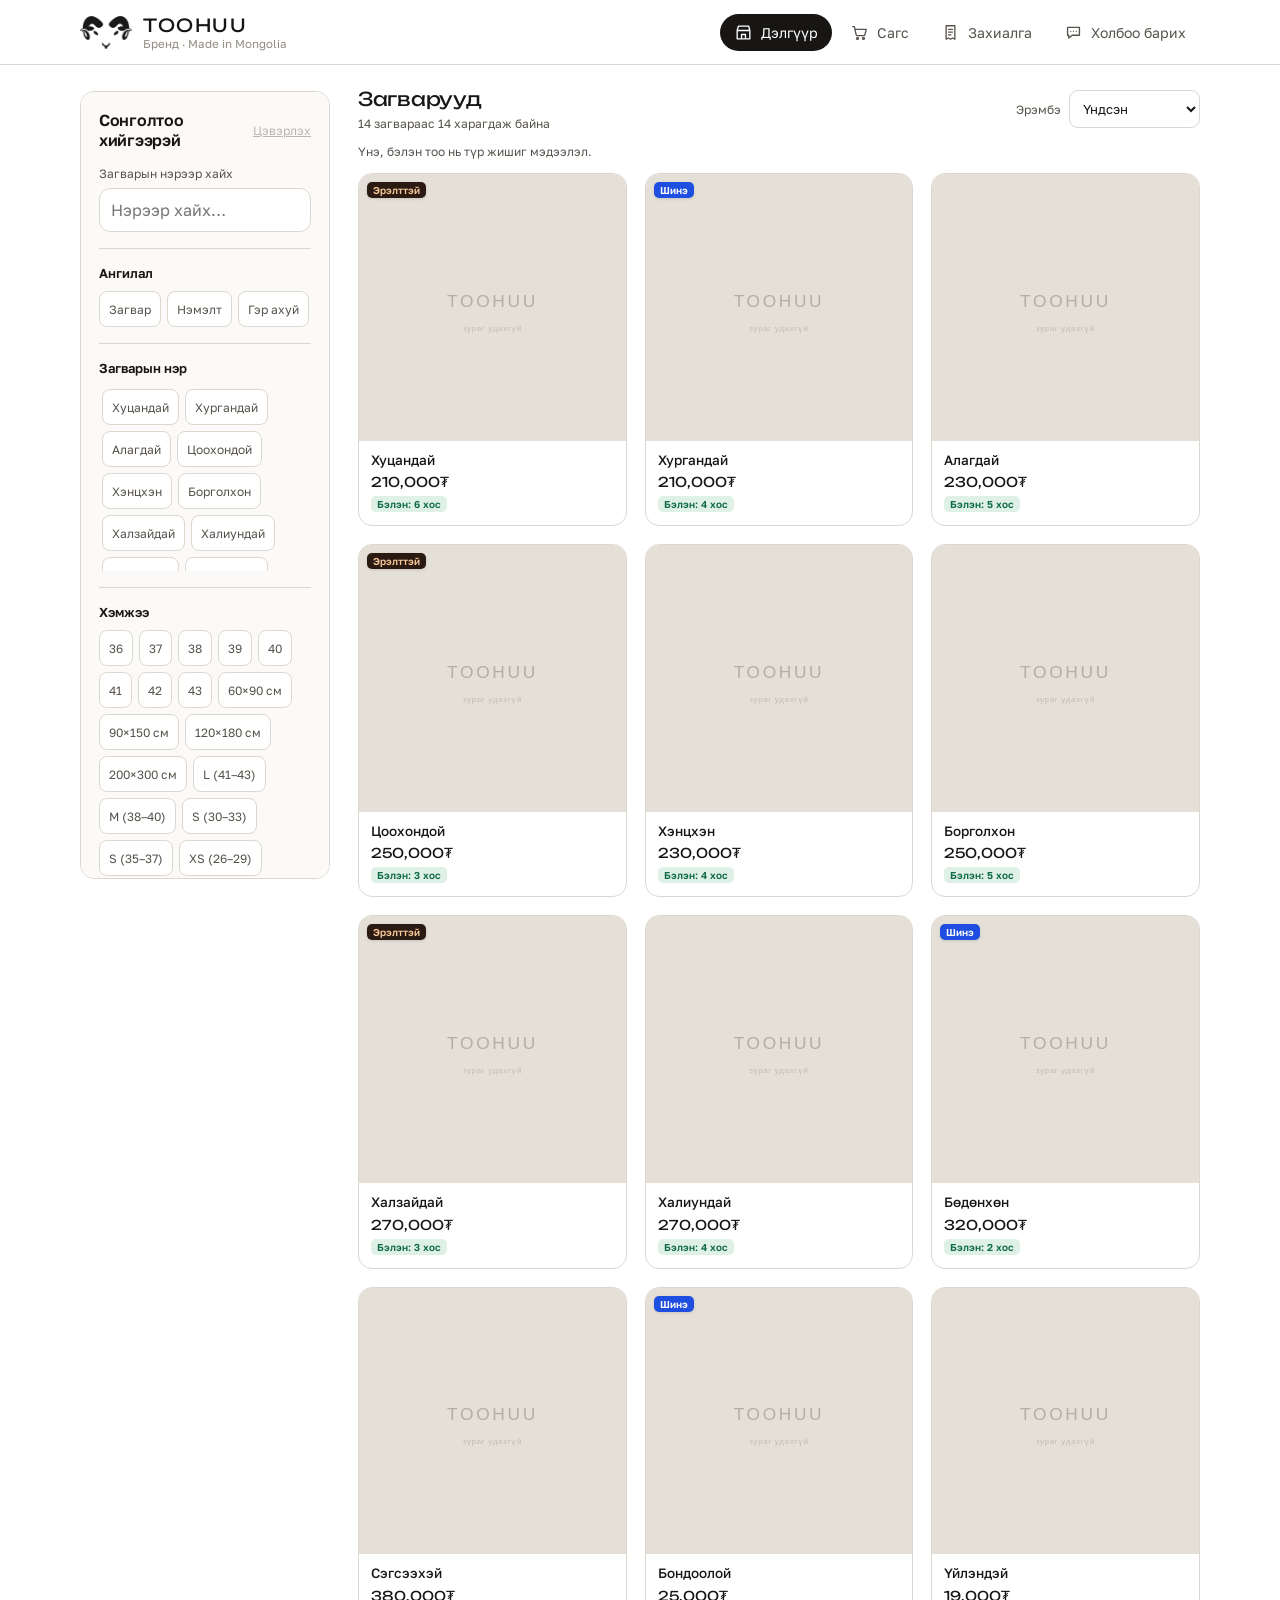
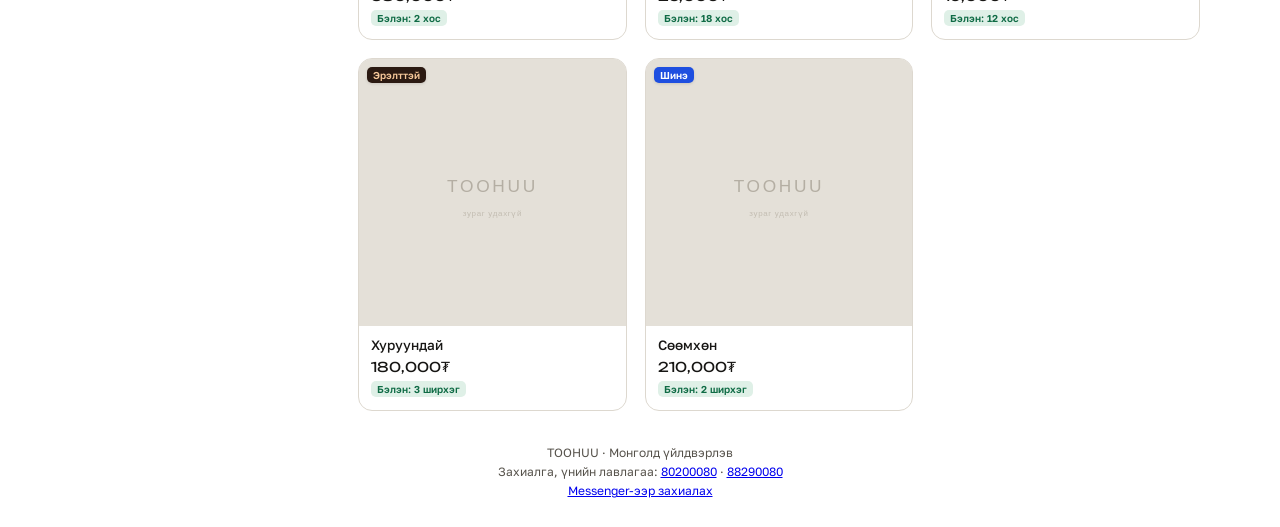
==== commit e81f9ec9: "Add responsive catalog sidebar filters" ====
--- a/index.html
+++ b/index.html
@@ -319,6 +319,57 @@
   .copy-status{min-height:1.5em;font-size:12px;color:var(--ok);margin-top:8px}
   .catalog-note{font-size:12px;line-height:1.5;color:var(--ink-2);margin:0 0 12px}
   .selection-count{font-size:14px;font-weight:600;white-space:nowrap;margin-left:auto}
+  .catalog-layout{display:grid;gap:20px;align-items:start}
+  .catalog-sidebar{border:1px solid var(--line);border-radius:14px;background:var(--subtle);min-width:0}
+  .filter-toggle{display:flex;justify-content:space-between;align-items:center;width:100%;padding:16px;
+    border:0;background:none;color:var(--ink);font:inherit;font-weight:600;cursor:pointer;text-align:left}
+  .filter-toggle span:last-child{font-size:12px;font-weight:400;color:var(--ink-2)}
+  .filter-body{padding:18px}
+  .filter-heading{display:flex;align-items:center;justify-content:space-between;gap:8px;margin-bottom:16px}
+  .filter-heading h2{font:600 16px 'Golos Text',sans-serif}
+  .filter-clear{border:0;background:none;color:var(--ink-2);font:inherit;font-size:12px;cursor:pointer;text-decoration:underline;padding:7px 0}
+  .filter-clear:disabled{opacity:.4;cursor:default}
+  .filter-group{border:0;border-top:1px solid var(--line);padding:16px 0 0;margin:16px 0 0;min-width:0}
+  .filter-group legend{float:left;width:100%;font-size:13px;font-weight:600;margin-bottom:10px}
+  .filter-options{display:flex;flex-wrap:wrap;gap:6px;clear:both}
+  .filter-options.models{max-height:185px;overflow-y:auto;padding:3px;scrollbar-width:thin}
+  .filter-choice{display:inline-flex;align-items:center;gap:6px;min-height:36px;border:1px solid var(--line);
+    border-radius:8px;padding:7px 9px;background:var(--card);color:var(--ink-2);font:inherit;font-size:12px;cursor:pointer}
+  .filter-choice[aria-pressed="true"]{background:var(--ink);border-color:var(--ink);color:var(--on-ink)}
+  .color-dot{width:12px;height:12px;border-radius:50%;border:1px solid #928C82;flex:none}
+  .catalog-main{min-width:0;scroll-margin-top:90px}
+  .filter-apply{display:none}
+  .catalog-toolbar{display:flex;flex-wrap:wrap;align-items:center;justify-content:space-between;gap:12px;margin-bottom:12px}
+  .catalog-toolbar h2{font-size:19px}
+  .catalog-count{font-size:12px;color:var(--ink-2);margin-top:5px}
+  .catalog-sort{display:flex;align-items:center;gap:8px}
+  .catalog-sort label{font-size:12px;letter-spacing:0;text-transform:none;margin:0;color:var(--ink-2)}
+  .catalog-sort select{max-width:100%;padding:9px;border:1px solid var(--line);border-radius:9px;
+    font:inherit;font-size:13px;color:var(--ink);background:var(--card)}
+  .filter-search-label{font-size:12px;letter-spacing:0;text-transform:none;margin:0 0 7px;color:var(--ink-2)}
+  #catalog-search{font-size:16px;padding:11px}
+  .active-filters{display:flex;flex-wrap:wrap;gap:6px;margin-bottom:12px}
+  .active-filters:empty{display:none}
+  .active-filter{border:1px solid var(--line);border-radius:999px;padding:7px 10px;font:inherit;font-size:12px;
+    color:var(--ink);background:var(--subtle);cursor:pointer}
+  .catalog-empty{border:1px dashed var(--line);border-radius:14px;padding:36px 20px;text-align:center;line-height:1.6}
+  .catalog-empty p{font-size:13px;color:var(--ink-2);margin:8px 0 16px}
+  .catalog-empty .btn{width:auto;padding:12px 20px;margin:0}
+  .filter-choice:focus-visible,.filter-clear:focus-visible,.filter-toggle:focus-visible,.active-filter:focus-visible,
+  .catalog-sort select:focus-visible{outline:2px solid var(--signal);outline-offset:2px}
+  @media(max-width:1023px){
+    .catalog-sidebar:not(.is-open) .filter-body{display:none}
+    .filter-body{border-top:1px solid var(--line)}
+    .filter-choice{min-height:42px;padding:9px 12px}
+    .filter-apply{display:block;position:sticky;bottom:calc(74px + env(safe-area-inset-bottom));box-shadow:0 4px 18px rgba(0,0,0,.15)}
+  }
+  @media(min-width:1024px){
+    .catalog-layout{grid-template-columns:250px minmax(0,1fr);gap:28px}
+    .catalog-sidebar{position:sticky;top:91px;max-height:calc(100dvh - 112px);overflow-y:auto;scrollbar-width:thin}
+    .filter-toggle{display:none}
+    .catalog-main .grid{grid-template-columns:repeat(3,minmax(0,1fr))}
+  }
+  @media(min-width:1440px){.catalog-layout{grid-template-columns:270px minmax(0,1fr)}.catalog-main .grid{grid-template-columns:repeat(4,minmax(0,1fr))}}
   #order-draft{width:100%;margin-top:8px;line-height:1.6;resize:vertical}
   @media(max-width:599px){
     .info-block{padding:15px}
@@ -413,20 +464,6 @@
   { n:14, type:'rug',   price:210000, stock:2, cat:'main', hot:false, fresh:true,  imgs:[] },
 ];
 
-// Two are real categories (a boot belongs to exactly one).
-// Two are flags (a kids' boot can be new AND in demand).
-const FILTERS = [
-  { key:'all',   label:'Бүгд',            test:()=>true },
-  { key:'boot',  label:'Загвар',    test:p=>p.type==='boot' },
-  { key:'socks', label:'Нэмэлт',    test:p=>p.type==='socks' },
-  { key:'rug',   label:'Гэр ахуй',  test:p=>p.type==='rug' },
-  { key:'hot',   label:'Эрэлттэй',        test:p=>p.hot },
-  { key:'fresh', label:'Шинэ',      test:p=>p.fresh },
-  { key:'main',  label:'Үндсэн',    test:p=>p.category==='main' },
-  { key:'kids',  label:'Хүүхдийн',  test:p=>p.category==='kids' },
-];
-let filter = 'all';
-
 // Deterministic pseudo-random so the demo is stable across reloads.
 let seed = 7;
 const rnd = n => { seed = (seed * 1103515245 + 12345) & 0x7fffffff; return seed % n; };
@@ -587,7 +624,7 @@
   const v=view;
   renderNav();
   app.classList.toggle('narrow', !['catalog','model'].includes(v.name));
-  if(v.name==='catalog'){ catalogView(); reveal(); return; }
+  if(v.name==='catalog'){ catalogView(); return; }
   if(v.name==='orders')  return ordersView();
   if(v.name==='contact') return contactView();
   if(v.name==='model')   return modelView(v.id);
@@ -597,21 +634,100 @@
 }
 
 function catalogView(){
-  const shown = CATALOG.filter(FILTERS.find(f=>f.key===filter).test);
   app.innerHTML = `
-    <div class="tabs">${FILTERS.map(f=>{
-      const n = CATALOG.filter(f.test).length;
-      if (!n) return '';                      // no kids' models declared yet — don't show an empty tab
-      return `<button aria-pressed="${filter===f.key}" onclick="setFilter('${f.key}')">${f.label}
-        <em>${n}</em></button>`;
-    }).join('')}</div>
-    <p class="catalog-note">${CATALOG_NOTE}</p>
-    <div class="grid">${shown.map(p=>{
+    <div class="catalog-layout">
+      <aside class="catalog-sidebar ${filterPanelOpen?'is-open':''}" aria-label="Каталогийн шүүлтүүр">
+        <button class="filter-toggle" id="filter-toggle" aria-expanded="${filterPanelOpen}" aria-controls="filter-body" onclick="toggleFilterPanel()">
+          <span>Шүүлтүүр</span><span id="filter-summary"></span>
+        </button>
+        <div class="filter-body" id="filter-body">
+          <div class="filter-heading"><h2>Сонголтоо хийгээрэй</h2><button class="filter-clear" id="filter-reset" onclick="resetCatalogFilters()">Цэвэрлэх</button></div>
+          <label class="filter-search-label" for="catalog-search">Загварын нэрээр хайх</label>
+          <input type="search" id="catalog-search" placeholder="Нэрээр хайх…" value="${esc(catalogFilters.query)}" oninput="setCatalogQuery(this.value)">
+          ${CATALOG_GROUPS.map((g,i)=>`<fieldset class="filter-group"><legend>${g.label}</legend>
+            <div class="filter-options ${g.key==='model'?'models':''}">${g.values.map((v,j)=>`
+              <button class="filter-choice" id="filter-${i}-${j}" aria-pressed="false" onclick="toggleCatalogFilter(${i},${j})">
+                ${g.axis==='Өнгө'?`<span class="color-dot" aria-hidden="true" style="background:${COLOR_SWATCHES[v.value]||'#928C82'}"></span>`:''}${esc(v.label)}
+              </button>`).join('')}</div></fieldset>`).join('')}
+          <button class="btn filter-apply" id="filter-apply" onclick="showCatalogResults()"></button>
+        </div>
+      </aside>
+      <section class="catalog-main" aria-label="Загварууд">
+        <div class="catalog-toolbar"><div><h2>Загварууд</h2><p class="catalog-count" id="catalog-count" role="status" aria-live="polite" aria-atomic="true"></p></div>
+          <div class="catalog-sort"><label for="catalog-sort">Эрэмбэ</label><select id="catalog-sort" onchange="catalogFilters.sort=this.value;updateCatalogResults()">
+            <option value="default">Үндсэн</option><option value="price-asc">Үнэ өсөхөөр</option><option value="price-desc">Үнэ буурахаар</option><option value="name">Нэрээр</option>
+          </select></div>
+        </div>
+        <div class="active-filters" id="active-filters" aria-label="Сонгосон шүүлтүүрүүд"></div>
+        <p class="catalog-note">${CATALOG_NOTE}</p>
+        <div id="catalog-results"></div>
+        ${cart.length?`<button class="btn" onclick="go({name:'cart'})">Сагс (${cart.reduce((s,l)=>s+l.qty,0)}) — үргэлжлүүлэх</button>`:''}
+      </section>
+    </div>`;
+  document.getElementById('catalog-sort').value=catalogFilters.sort;
+  updateCatalogResults();
+}
+
+// OR within a group, AND between groups. Axis selections must coexist on one variant.
+const COLOR_SWATCHES = {'Хар':'#242321','Бор':'#886344','Саарал':'#A3A09B','Цагаан':'#F7F4EC'};
+const CATALOG_GROUPS = [
+  {key:'type',label:'Ангилал',values:Object.entries(TYPES).map(([value,t])=>({value,label:t.label})),test:(p,v)=>p.type===v},
+  {key:'model',label:'Загварын нэр',values:CATALOG.map(p=>({value:p.id,label:p.name})),test:(p,v)=>p.id===v},
+  ...['Хэмжээ','Өнгө','Хийцлэл','Загвар'].map((axis,i)=>({key:'axis'+i,axis,label:axis==='Загвар'?'Хээ':axis,
+    values:[...new Set(CATALOG.flatMap(p=>p.variants.map(v=>v.options[axis]).filter(Boolean)))].sort((a,b)=>a.localeCompare(b,'mn',{numeric:true})).map(value=>({value,label:value}))})),
+  {key:'category',label:'Насны ангилал',values:[{value:'main',label:'Үндсэн'},{value:'kids',label:'Хүүхдийн'}],test:(p,v)=>p.category===v},
+  {key:'price',label:'Үнэ',values:[{value:'under100',label:'100,000₮ хүртэл'},{value:'100to250',label:'100,000–250,000₮'},{value:'over250',label:'250,000₮-өөс дээш'}],
+    test:(p,v)=>v==='under100'?p.base_price<=100000:v==='100to250'?p.base_price>100000&&p.base_price<=250000:p.base_price>250000},
+  {key:'collection',label:'Онцлох',values:[{value:'hot',label:'Эрэлттэй'},{value:'fresh',label:'Шинэ'}],test:(p,v)=>Boolean(p[v])},
+  {key:'stock',label:'Бэлэн байдал',values:[{value:'available',label:'Бэлэн байгаа'}],test:p=>p.stock_count>0},
+];
+let catalogFilters={query:'',sort:'default',selected:{}}, filterPanelOpen=false;
+
+function matchingCatalogVariants(p){
+  return p.variants.filter(v=>CATALOG_GROUPS.filter(g=>g.axis).every(g=>{
+    const chosen=catalogFilters.selected[g.key]||[];
+    return !chosen.length||chosen.includes(v.options[g.axis]);
+  }));
+}
+
+function filteredCatalog(){
+  const query=catalogFilters.query.trim().toLocaleLowerCase('mn');
+  const shown=CATALOG.filter(p=>p.name.toLocaleLowerCase('mn').includes(query)&&
+    CATALOG_GROUPS.filter(g=>!g.axis).every(g=>{
+      const chosen=catalogFilters.selected[g.key]||[];
+      return !chosen.length||chosen.some(value=>g.test(p,value));
+    })&&matchingCatalogVariants(p).length>0);
+  if(catalogFilters.sort==='price-asc') shown.sort((a,b)=>a.base_price-b.base_price);
+  if(catalogFilters.sort==='price-desc') shown.sort((a,b)=>b.base_price-a.base_price);
+  if(catalogFilters.sort==='name') shown.sort((a,b)=>a.name.localeCompare(b.name,'mn'));
+  return shown;
+}
+
+function updateCatalogResults(){
+  const shown=filteredCatalog(), chips=[];
+  CATALOG_GROUPS.forEach((g,i)=>g.values.forEach((v,j)=>{
+    const active=(catalogFilters.selected[g.key]||[]).includes(v.value);
+    document.getElementById(`filter-${i}-${j}`).setAttribute('aria-pressed',String(active));
+    if(active) chips.push(`<button class="active-filter" aria-label="${esc(g.label+': '+v.label)} арилгах" onclick="toggleCatalogFilter(${i},${j})">${esc(v.label)} <span aria-hidden="true">×</span></button>`);
+  }));
+  if(catalogFilters.query.trim()) chips.push(`<button class="active-filter" onclick="clearCatalogQuery()" aria-label="Хайлтыг арилгах">Хайлт: ${esc(catalogFilters.query.trim())} <span aria-hidden="true">×</span></button>`);
+  document.getElementById('filter-summary').textContent=`${chips.length?chips.length+' сонголт · ':''}${filterPanelOpen?'Хураах −':'Нээх +'}`;
+  document.getElementById('filter-reset').disabled=!chips.length;
+  document.getElementById('catalog-count').textContent=`${CATALOG.length} загвараас ${shown.length} харагдаж байна`;
+  document.getElementById('filter-apply').textContent=`${shown.length} загвар харах`;
+  const chipBox=document.getElementById('active-filters');
+  const chipHadFocus=chipBox.contains(document.activeElement);
+  chipBox.innerHTML=chips.join('');
+  if(chipHadFocus){
+    const next=chipBox.querySelector('button')||catalogFocusTarget();
+    next.focus({preventScroll:true});
+  }
+  document.getElementById('catalog-results').innerHTML=shown.length?`<div class="grid">${shown.map(p=>{
       const flags = [
         p.hot   ? '<span class="tag hot">Эрэлттэй</span>' : '',
         p.fresh ? '<span class="tag new">Шинэ</span>' : '',
       ].join('');
-      return `<button class="card" onclick="go({name:'model',id:'${p.id}'})">
+      return `<button class="card" onclick="openCatalogModel('${p.id}')">
         <div style="position:relative">
           <img class="ph" src="${p.images[0]}" alt="${p.name}" loading="lazy" onerror="${imgFallback}">
           ${flags ? `<div class="flags">${flags}</div>` : ''}
@@ -620,17 +736,54 @@
           <div class="cp">${mnt(p.base_price)}</div>
           <span class="tag ${p.stock_count > 0 ? 'ok' : 'low'}">Бэлэн: ${p.stock_count} ${unitOf(p)}</span>
         </div></button>`;
-    }).join('')}</div>
-    ${cart.length?`<button class="btn" onclick="go({name:'cart'})">Сагс (${cart.reduce((s,l)=>s+l.qty,0)}) — үргэлжлүүлэх</button>`:''}
-  `;
-}
-const setFilter = f => { filter = f; render(); };
+    }).join('')}</div>`:`<div class="catalog-empty"><strong>Тохирох загвар олдсонгүй</strong>
+      <p>Хэмжээ, өнгө эсвэл бусад сонголтоо өөрчилж үзээрэй.</p><button class="btn" onclick="resetCatalogFilters()">Бүх загварыг харах</button></div>`;
+  reveal();
+}
+
+function toggleCatalogFilter(groupIndex,valueIndex){
+  const group=CATALOG_GROUPS[groupIndex], value=group.values[valueIndex].value;
+  const chosen=catalogFilters.selected[group.key]||[];
+  catalogFilters.selected[group.key]=chosen.includes(value)?chosen.filter(v=>v!==value):[...chosen,value];
+  updateCatalogResults();
+}
+function setCatalogQuery(value){catalogFilters.query=value;updateCatalogResults()}
+function clearCatalogQuery(){document.getElementById('catalog-search').value='';setCatalogQuery('')}
+function catalogFocusTarget(){
+  return document.getElementById(!filterPanelOpen&&matchMedia('(max-width:1023px)').matches?'filter-toggle':'catalog-search');
+}
+function resetCatalogFilters(){
+  catalogFilters.selected={};
+  clearCatalogQuery();
+  catalogFocusTarget().focus({preventScroll:true});
+}
+function toggleFilterPanel(){
+  filterPanelOpen=!filterPanelOpen;
+  document.querySelector('.catalog-sidebar').classList.toggle('is-open',filterPanelOpen);
+  document.getElementById('filter-toggle').setAttribute('aria-expanded',String(filterPanelOpen));
+  updateCatalogResults();
+}
+function showCatalogResults(){
+  if(filterPanelOpen) toggleFilterPanel();
+  document.getElementById('filter-toggle').focus({preventScroll:true});
+  document.querySelector('.catalog-main').scrollIntoView({block:'start'});
+}
+function openCatalogModel(id){
+  const p=CATALOG.find(x=>x.id===id), options={};
+  const matches=matchingCatalogVariants(p);
+  CATALOG_GROUPS.filter(g=>g.axis).forEach(g=>{
+    const chosen=catalogFilters.selected[g.key]||[];
+    if(chosen.length===1&&matches.some(v=>v.options[g.axis]===chosen[0])) options[g.axis]=chosen[0];
+  });
+  go({name:'model',id,options});
+  window.scrollTo(0,0);
+}
 
 function modelView(id){
   const p = CATALOG.find(x=>x.id===id);
-  sel = {};
+  sel = {...view.options};
   app.innerHTML = `
-    <button class="back" onclick="go({name:'catalog'})">← Бүх загвар</button>
+    <button class="back" onclick="go({name:'catalog'})">← Загварууд руу буцах</button>
     <div class="pd"><div class="pd-media">
     <div class="gal" id="gal" onscroll="syncDots()">
       ${p.images.map((u,i)=>`<button onclick="openLb('${p.id}',${i})" aria-label="Томоор харах">
@@ -791,7 +944,9 @@
 }
 
 // ── entrance animation ────────────────────────────────────────────
+let cardObserver=null;
 const reveal = () => {
+  if(cardObserver) cardObserver.disconnect();
   const cards = [...document.querySelectorAll('.card')];
   if (!('IntersectionObserver' in window) ||
       matchMedia('(prefers-reduced-motion: reduce)').matches) {
@@ -808,6 +963,7 @@
       obs.unobserve(e.target);
     });
   }, { rootMargin: '0px 0px -8% 0px', threshold: 0.08 });
+  cardObserver=io;
   cards.forEach(c => io.observe(c));
 };
 
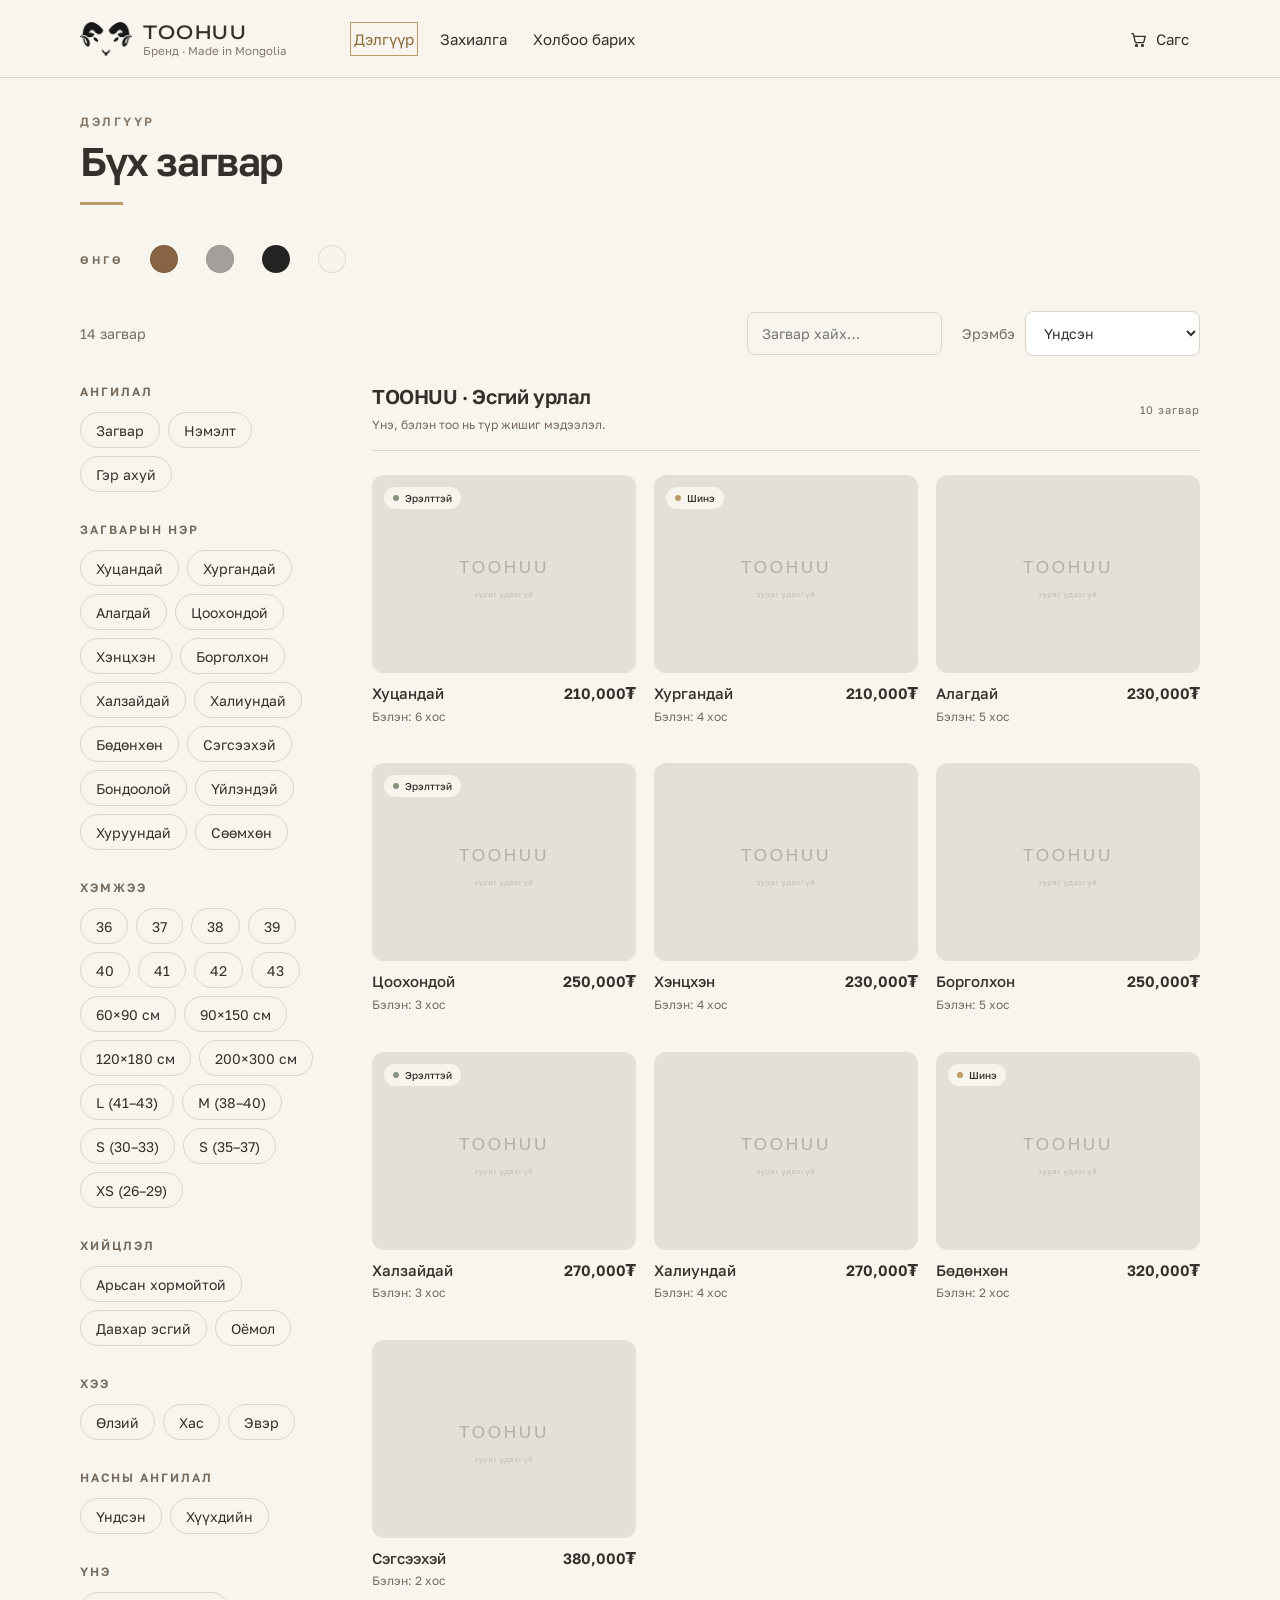
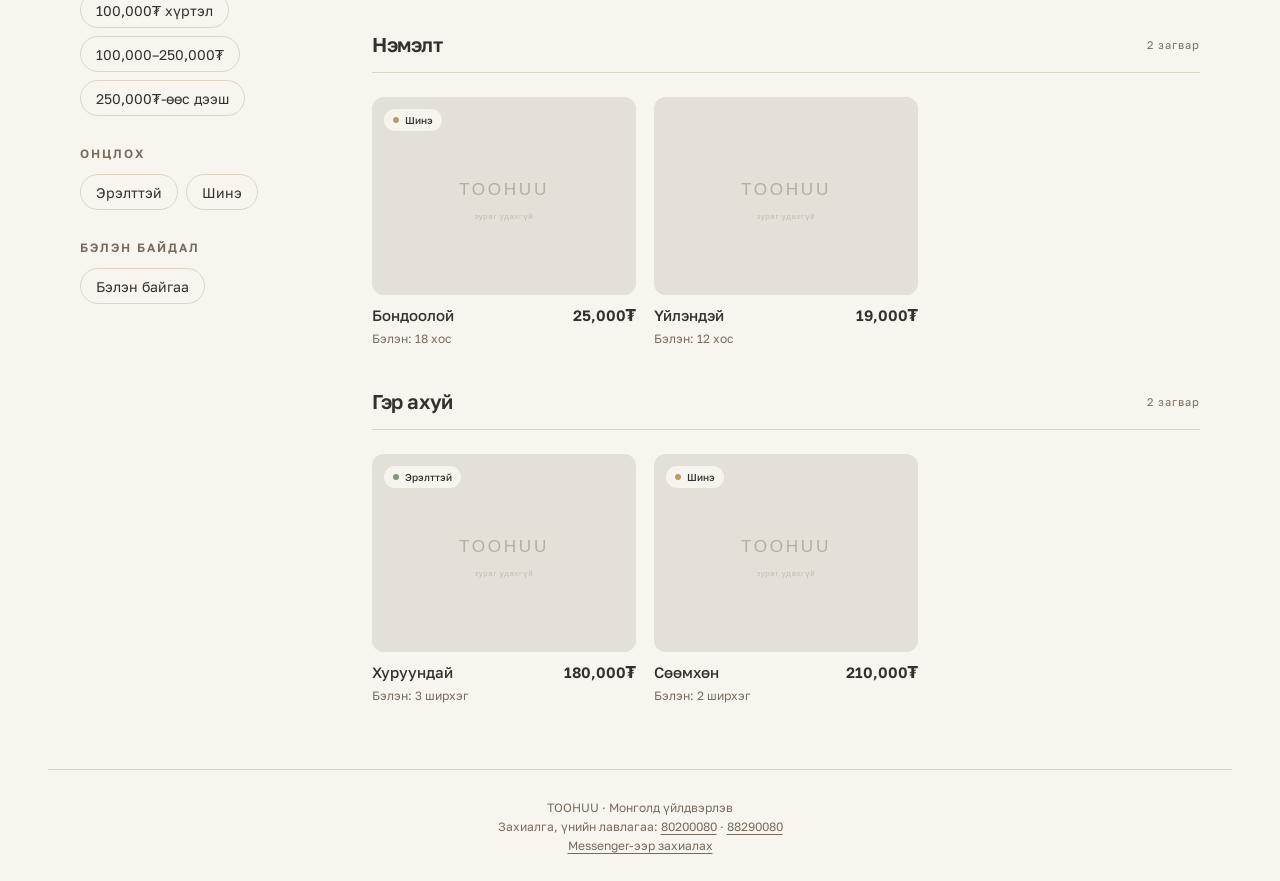
==== commit f07867a3: "Restyle storefront with cream catalog and top color filters" ====
--- a/index.html
+++ b/index.html
@@ -3,9 +3,8 @@
 <head>
 <meta charset="utf-8">
 <meta name="viewport" content="width=device-width, initial-scale=1">
-<meta name="color-scheme" content="light dark">
-<meta name="theme-color" content="#FFFFFF" media="(prefers-color-scheme: light)">
-<meta name="theme-color" content="#1C1B19" media="(prefers-color-scheme: dark)">
+<meta name="color-scheme" content="light">
+<meta name="theme-color" content="#F8F5EF">
 <link rel="icon" href="[data-uri]">
 <title>TOOHUU — Монгол эсгий урлал</title>
 <meta name="description" content="TOOHUU эсгий загварын үнэ, захиалах заавар, хүргэлт, үйлдвэр болон дэлгүүрийн хаяг. Утас: 80200080, 88290080.">
@@ -14,33 +13,16 @@
 <link href="https://fonts.googleapis.com/css2?family=Unbounded:wght@400;600&family=Golos+Text:wght@400;500;600&display=swap" rel="stylesheet">
 <style>
   :root{
-    --ink:#171614; --ink-2:#57534C; --ink-3:#928C82;
-    --paper:#EDEAE4; --card:#FFF; --line:#DDD8CF;
-    --signal:#1E4FE0; --signal-soft:#E8ECFC;
+    --ink:#34312D; --ink-2:#776B5D; --ink-3:#867968;
+    --paper:#F8F5EF; --card:#F8F5EF; --line:#DED4C5;
+    --signal:#8A6A36; --signal-soft:#EFE7D9; --gold:#B99B68;
     --ok:#0F6B45; --ok-soft:#DFF0E7;
     --warn:#A65B10; --warn-soft:#F9EBD8;
     --stop:#A82121; --stop-soft:#F8E5E5;
-    --on-ink:#fff; --subtle:#FBFAF8; --img:#E4E0D8; --bar:rgba(255,255,255,.94);
+    --on-ink:#fff; --subtle:#F0EBE3; --img:#ECE8E0; --bar:rgba(248,245,239,.96);
     --hot-bg:#2B1A12; --hot-fg:#F6C89A; --ticket:#171614;
     color-scheme: light;
   }
-  /* ── dark mode: follows the phone / computer setting automatically ── */
-  @media (prefers-color-scheme: dark){
-    :root{
-      color-scheme: dark;
-      --ink:#EDEAE4; --ink-2:#B9B4AB; --ink-3:#8C877E; --on-ink:#171614;
-      --paper:#121110; --card:#1C1B19; --line:#36332E; --line-2:#2A2825;
-      --subtle:#232120; --img:#2B2926; --bar:rgba(28,27,25,.92);
-      --hot-bg:#F6C89A; --hot-fg:#2B1A12;
-      --signal:#4C74FF; --signal-soft:#1B2340;
-      --ok:#5FD3A0; --ok-soft:#163126;
-      --warn:#F0B26A; --warn-soft:#3A2A17;
-      --stop:#E5534B; --stop-soft:#3C1C1B;
-      --ticket:#262420;
-    }
-    .mark img{filter:invert(1)}                 /* black logo -> white on dark */
-  }
-
   *{box-sizing:border-box;margin:0;padding:0}
   /* layout scale: --gut = side margin, --maxw = content width (set per device below) */
   :root{--gut:15px;--maxw:100%}
@@ -317,59 +299,117 @@
   .account-number{display:block;font-family:'Unbounded',sans-serif;font-size:23px;letter-spacing:1px;margin:8px 0}
   .bank-details p{margin-top:6px}
   .copy-status{min-height:1.5em;font-size:12px;color:var(--ok);margin-top:8px}
-  .catalog-note{font-size:12px;line-height:1.5;color:var(--ink-2);margin:0 0 12px}
+  .catalog-note{font-size:12px;line-height:1.5;color:var(--ink-2);margin:8px 0 0}
   .selection-count{font-size:14px;font-weight:600;white-space:nowrap;margin-left:auto}
-  .catalog-layout{display:grid;gap:20px;align-items:start}
-  .catalog-sidebar{border:1px solid var(--line);border-radius:14px;background:var(--subtle);min-width:0}
-  .filter-toggle{display:flex;justify-content:space-between;align-items:center;width:100%;padding:16px;
-    border:0;background:none;color:var(--ink);font:inherit;font-weight:600;cursor:pointer;text-align:left}
+  h2{font-family:'Golos Text',sans-serif;font-weight:600;letter-spacing:-.5px}
+  header{min-height:78px;background:var(--paper)}
+  .tnav{gap:18px;margin-left:52px;flex:1}
+  .tnav button{padding:7px 3px;border-radius:0;border:1px solid transparent;font-size:15px;color:var(--ink)}
+  .tnav button[aria-current="page"]{background:none;border-color:var(--gold);color:var(--signal)}
+  .tnav button:hover{background:none;color:var(--signal)}
+  .tnav button[data-nav="cart"]{order:4;margin-left:auto;padding:7px 10px;border-radius:6px}
+  .tnav button svg{display:none}
+  .tnav button[data-nav="cart"] svg{display:block}
+  main{padding-top:32px;padding-bottom:64px}
+  .catalog-hero{margin-bottom:32px}
+  .catalog-hero .eyebrow{font-size:12px;font-weight:600;letter-spacing:2.5px;margin-bottom:9px}
+  .catalog-hero h1{font-size:40px;line-height:1.15;letter-spacing:-1.4px;font-weight:600}
+  .catalog-hero h1:after{content:'';display:block;width:43px;height:3px;background:var(--gold);margin-top:18px}
+  .color-strip{display:flex;align-items:center;gap:16px;flex-wrap:wrap;margin-bottom:30px;min-height:44px}
+  .color-label{font-size:11px;font-weight:600;letter-spacing:3px;color:var(--ink-2);margin-right:4px}
+  .color-swatch{width:40px;height:40px;border:1px solid transparent;border-radius:50%;padding:5px;background:none;cursor:pointer;display:grid;place-items:center}
+  .color-swatch span{width:28px;height:28px;border-radius:50%;display:block;background:var(--swatch);border:1px solid rgba(52,49,45,.12)}
+  .color-swatch[aria-pressed="true"]{border-color:var(--ink);box-shadow:0 0 0 1px var(--ink)}
+  .color-swatch:hover{border-color:var(--gold)}
+  .catalog-layout{display:grid;gap:24px;align-items:start}
+  .catalog-sidebar{min-width:0}
+  .filter-toggle{display:flex;justify-content:space-between;align-items:center;width:100%;padding:14px 16px;
+    border:1px solid var(--line);border-radius:8px;background:none;color:var(--ink);font:inherit;font-weight:500;cursor:pointer;text-align:left}
   .filter-toggle span:last-child{font-size:12px;font-weight:400;color:var(--ink-2)}
-  .filter-body{padding:18px}
-  .filter-heading{display:flex;align-items:center;justify-content:space-between;gap:8px;margin-bottom:16px}
-  .filter-heading h2{font:600 16px 'Golos Text',sans-serif}
-  .filter-clear{border:0;background:none;color:var(--ink-2);font:inherit;font-size:12px;cursor:pointer;text-decoration:underline;padding:7px 0}
+  .filter-body{padding:0}
+  .filter-clear{border:0;background:none;color:var(--ink-2);font:inherit;font-size:13px;cursor:pointer;text-decoration:underline;padding:7px 0;white-space:nowrap}
   .filter-clear:disabled{opacity:.4;cursor:default}
-  .filter-group{border:0;border-top:1px solid var(--line);padding:16px 0 0;margin:16px 0 0;min-width:0}
-  .filter-group legend{float:left;width:100%;font-size:13px;font-weight:600;margin-bottom:10px}
-  .filter-options{display:flex;flex-wrap:wrap;gap:6px;clear:both}
-  .filter-options.models{max-height:185px;overflow-y:auto;padding:3px;scrollbar-width:thin}
-  .filter-choice{display:inline-flex;align-items:center;gap:6px;min-height:36px;border:1px solid var(--line);
-    border-radius:8px;padding:7px 9px;background:var(--card);color:var(--ink-2);font:inherit;font-size:12px;cursor:pointer}
+  .filter-group{border:0;padding:0;margin:0 0 30px;min-width:0}
+  .filter-group legend{float:left;width:100%;font-size:12px;font-weight:600;letter-spacing:2px;text-transform:uppercase;color:var(--ink-2);margin-bottom:13px}
+  .filter-options{display:flex;flex-wrap:wrap;gap:8px;clear:both}
+  .filter-choice{display:inline-flex;align-items:center;min-height:36px;border:1px solid var(--line);
+    border-radius:999px;padding:7px 15px;background:none;color:var(--ink);font:inherit;font-size:14px;cursor:pointer}
+  .filter-choice:hover{border-color:var(--gold)}
   .filter-choice[aria-pressed="true"]{background:var(--ink);border-color:var(--ink);color:var(--on-ink)}
-  .color-dot{width:12px;height:12px;border-radius:50%;border:1px solid #928C82;flex:none}
   .catalog-main{min-width:0;scroll-margin-top:90px}
   .filter-apply{display:none}
-  .catalog-toolbar{display:flex;flex-wrap:wrap;align-items:center;justify-content:space-between;gap:12px;margin-bottom:12px}
-  .catalog-toolbar h2{font-size:19px}
-  .catalog-count{font-size:12px;color:var(--ink-2);margin-top:5px}
-  .catalog-sort{display:flex;align-items:center;gap:8px}
-  .catalog-sort label{font-size:12px;letter-spacing:0;text-transform:none;margin:0;color:var(--ink-2)}
-  .catalog-sort select{max-width:100%;padding:9px;border:1px solid var(--line);border-radius:9px;
-    font:inherit;font-size:13px;color:var(--ink);background:var(--card)}
-  .filter-search-label{font-size:12px;letter-spacing:0;text-transform:none;margin:0 0 7px;color:var(--ink-2)}
-  #catalog-search{font-size:16px;padding:11px}
-  .active-filters{display:flex;flex-wrap:wrap;gap:6px;margin-bottom:12px}
+  .catalog-toolbar{display:flex;flex-wrap:wrap;align-items:center;justify-content:space-between;gap:16px;margin-bottom:28px}
+  .catalog-count{font-size:14px;color:var(--ink-2)}
+  .catalog-tools{display:flex;align-items:center;gap:20px;min-width:0}
+  .catalog-sort{display:flex;align-items:center;gap:10px;min-width:0}
+  .catalog-sort label{font-size:14px;letter-spacing:0;text-transform:none;margin:0;color:var(--ink-2)}
+  .catalog-sort select{max-width:100%;width:175px;padding:12px 14px;border:1px solid var(--line);border-radius:8px;
+    font:inherit;font-size:14px;color:var(--ink);background:#fff}
+  #catalog-search{font-size:14px;padding:12px 14px;width:195px;background:transparent;border-radius:8px}
+  .active-filter-bar{display:none;align-items:center;gap:16px;margin:0 0 24px}
+  .active-filter-bar.has-filters{display:flex}
+  .active-filters{display:flex;flex-wrap:wrap;gap:6px}
   .active-filters:empty{display:none}
   .active-filter{border:1px solid var(--line);border-radius:999px;padding:7px 10px;font:inherit;font-size:12px;
     color:var(--ink);background:var(--subtle);cursor:pointer}
   .catalog-empty{border:1px dashed var(--line);border-radius:14px;padding:36px 20px;text-align:center;line-height:1.6}
   .catalog-empty p{font-size:13px;color:var(--ink-2);margin:8px 0 16px}
   .catalog-empty .btn{width:auto;padding:12px 20px;margin:0}
+  .collection-section+.collection-section{margin-top:42px}
+  .collection-heading{display:flex;align-items:center;justify-content:space-between;gap:12px;border-bottom:1px solid var(--line);padding-bottom:16px;margin-bottom:24px}
+  .collection-heading h2{font-size:20px;font-weight:600;letter-spacing:-.4px}
+  .collection-heading span{font-size:11px;letter-spacing:1px;color:var(--ink-2);white-space:nowrap}
+  .catalog-main .grid{grid-template-columns:repeat(2,minmax(0,1fr));gap:28px 14px}
+  .catalog-main .card{border:0;border-radius:0;background:transparent;min-width:0;overflow:visible;opacity:1;transform:none;transition:none}
+  .catalog-main .card.in:hover{transform:none;box-shadow:none}
+  .card-media{position:relative;overflow:hidden;border-radius:12px;background:var(--img)}
+  .catalog-main .ph{aspect-ratio:4/3;object-fit:cover;transition:transform .35s ease}
+  .catalog-main .cb{padding:11px 0 0}
+  .card-title-row{display:flex;align-items:baseline;justify-content:space-between;gap:8px;flex-wrap:wrap}
+  .catalog-main .cn{font-size:15px;font-weight:500}
+  .catalog-main .cp{font-family:inherit;font-size:15px;font-weight:600;margin:0;white-space:nowrap}
+  .card-stock{font-size:12px;color:var(--ink-2);margin-top:5px;line-height:1.4}
+  .catalog-main .flags{top:12px;left:12px}
+  .catalog-main .flags .tag{display:inline-flex;align-items:center;gap:6px;border-radius:999px;padding:5px 9px;font-size:10px;font-weight:500;background:rgba(248,245,239,.95);color:var(--ink);box-shadow:none}
+  .catalog-main .flags .tag:before{content:'';width:6px;height:6px;border-radius:50%;background:var(--gold)}
+  .catalog-main .flags .tag.hot:before{background:#87937C}
+  .footnote{border-top:1px solid var(--line);padding-top:28px}
+  .footnote a{color:var(--ink-2);text-underline-offset:3px}
   .filter-choice:focus-visible,.filter-clear:focus-visible,.filter-toggle:focus-visible,.active-filter:focus-visible,
-  .catalog-sort select:focus-visible{outline:2px solid var(--signal);outline-offset:2px}
+  .catalog-sort select:focus-visible,.color-swatch:focus-visible{outline:2px solid var(--signal);outline-offset:3px}
   @media(max-width:1023px){
     .catalog-sidebar:not(.is-open) .filter-body{display:none}
-    .filter-body{border-top:1px solid var(--line)}
+    .filter-body{padding:24px 0 0}
     .filter-choice{min-height:42px;padding:9px 12px}
     .filter-apply{display:block;position:sticky;bottom:calc(74px + env(safe-area-inset-bottom));box-shadow:0 4px 18px rgba(0,0,0,.15)}
   }
+  @media(max-width:599px){
+    main{padding-top:24px}
+    header{min-height:68px}
+    .catalog-hero h1{font-size:32px}
+    .catalog-hero{margin-bottom:22px}
+    .color-strip{gap:8px;margin-bottom:24px}
+    .catalog-toolbar{gap:12px;margin-bottom:20px}
+    .catalog-tools{width:100%;gap:12px}
+    #catalog-search{width:100%;min-width:0;flex:1;font-size:16px}
+    .catalog-sort{gap:6px}
+    .catalog-sort label{display:none}
+    .catalog-sort select{width:143px;padding:12px 8px;font-size:13px}
+    .collection-heading h2{font-size:18px}
+    .collection-heading{margin-bottom:18px;padding-bottom:12px}
+    .catalog-main .ph{aspect-ratio:1}
+    .catalog-main .cn,.catalog-main .cp{font-size:13px}
+    .catalog-main .flags{top:8px;left:8px}
+    .active-filter-bar{align-items:flex-start}
+  }
+  @media(min-width:600px){.catalog-main .grid{grid-template-columns:repeat(3,minmax(0,1fr));gap:34px 18px}}
   @media(min-width:1024px){
-    .catalog-layout{grid-template-columns:250px minmax(0,1fr);gap:28px}
-    .catalog-sidebar{position:sticky;top:91px;max-height:calc(100dvh - 112px);overflow-y:auto;scrollbar-width:thin}
+    main{padding-top:36px}
+    .catalog-layout{grid-template-columns:250px minmax(0,1fr);gap:42px}
     .filter-toggle{display:none}
-    .catalog-main .grid{grid-template-columns:repeat(3,minmax(0,1fr))}
-  }
-  @media(min-width:1440px){.catalog-layout{grid-template-columns:270px minmax(0,1fr)}.catalog-main .grid{grid-template-columns:repeat(4,minmax(0,1fr))}}
+    .catalog-main .grid{gap:38px 18px}
+  }
+  @media(hover:hover) and (prefers-reduced-motion:no-preference){.catalog-main .card:hover .ph{transform:scale(1.035)}}
   #order-draft{width:100%;margin-top:8px;line-height:1.6;resize:vertical}
   @media(max-width:599px){
     .info-block{padding:15px}
@@ -580,7 +620,7 @@
   const top = document.getElementById('tnav');            // laptop / desktop
   if (top) top.innerHTML = NAV.map(([k,label,views]) => {
     const here = views.includes(view.name);
-    return `<button onclick="navTo('${k}')" ${here?'aria-current="page"':''} aria-label="${label}${k==='cart'&&n?`, ${n} бараа`:''}">
+    return `<button data-nav="${k}" onclick="navTo('${k}')" ${here?'aria-current="page"':''} aria-label="${label}${k==='cart'&&n?`, ${n} бараа`:''}">
       <svg viewBox="0 0 24 24" aria-hidden="true">${NAV_ICONS[k]}</svg><span>${label}</span>${
       k==='cart' && n ? `<span class="bb" aria-hidden="true">${n>99?'99+':n}</span>` : ''}</button>`;
   }).join('');
@@ -634,32 +674,41 @@
 }
 
 function catalogView(){
+  const colorIndex=CATALOG_GROUPS.findIndex(g=>g.axis==='Өнгө');
   app.innerHTML = `
+    <section class="catalog-hero" aria-labelledby="catalog-title"><p class="eyebrow">Дэлгүүр</p><h1 id="catalog-title">Бүх загвар</h1></section>
+    <div class="color-strip" role="group" aria-label="Өнгө">
+      <span class="color-label">ӨНГӨ</span>
+      ${CATALOG_GROUPS[colorIndex].values.map((v,j)=>`<button class="color-swatch" id="filter-${colorIndex}-${j}" aria-label="${esc(v.label)}" title="${esc(v.label)}" aria-pressed="false" onclick="toggleCatalogFilter(${colorIndex},${j})" style="--swatch:${COLOR_SWATCHES[v.value]}"><span aria-hidden="true"></span></button>`).join('')}
+    </div>
+    <div class="catalog-toolbar">
+      <p class="catalog-count" id="catalog-count" role="status" aria-live="polite" aria-atomic="true"></p>
+      <div class="catalog-tools">
+        <input type="search" id="catalog-search" aria-label="Загварын нэрээр хайх" placeholder="Загвар хайх…" value="${esc(catalogFilters.query)}" oninput="setCatalogQuery(this.value)">
+        <div class="catalog-sort"><label for="catalog-sort">Эрэмбэ</label><select id="catalog-sort" onchange="catalogFilters.sort=this.value;updateCatalogResults()">
+          <option value="default">Үндсэн</option><option value="price-asc">Үнэ өсөхөөр</option><option value="price-desc">Үнэ буурахаар</option><option value="name">Нэрээр</option>
+        </select></div>
+      </div>
+    </div>
+    <div class="active-filter-bar" id="active-filter-bar">
+      <div class="active-filters" id="active-filters" aria-label="Сонгосон шүүлтүүрүүд"></div>
+      <button class="filter-clear" id="filter-reset" onclick="resetCatalogFilters()">Цэвэрлэх</button>
+    </div>
     <div class="catalog-layout">
       <aside class="catalog-sidebar ${filterPanelOpen?'is-open':''}" aria-label="Каталогийн шүүлтүүр">
         <button class="filter-toggle" id="filter-toggle" aria-expanded="${filterPanelOpen}" aria-controls="filter-body" onclick="toggleFilterPanel()">
           <span>Шүүлтүүр</span><span id="filter-summary"></span>
         </button>
         <div class="filter-body" id="filter-body">
-          <div class="filter-heading"><h2>Сонголтоо хийгээрэй</h2><button class="filter-clear" id="filter-reset" onclick="resetCatalogFilters()">Цэвэрлэх</button></div>
-          <label class="filter-search-label" for="catalog-search">Загварын нэрээр хайх</label>
-          <input type="search" id="catalog-search" placeholder="Нэрээр хайх…" value="${esc(catalogFilters.query)}" oninput="setCatalogQuery(this.value)">
-          ${CATALOG_GROUPS.map((g,i)=>`<fieldset class="filter-group"><legend>${g.label}</legend>
+          ${CATALOG_GROUPS.map((g,i)=>g.axis==='Өнгө'?'':`<fieldset class="filter-group"><legend>${g.label}</legend>
             <div class="filter-options ${g.key==='model'?'models':''}">${g.values.map((v,j)=>`
               <button class="filter-choice" id="filter-${i}-${j}" aria-pressed="false" onclick="toggleCatalogFilter(${i},${j})">
-                ${g.axis==='Өнгө'?`<span class="color-dot" aria-hidden="true" style="background:${COLOR_SWATCHES[v.value]||'#928C82'}"></span>`:''}${esc(v.label)}
+                ${esc(v.label)}
               </button>`).join('')}</div></fieldset>`).join('')}
           <button class="btn filter-apply" id="filter-apply" onclick="showCatalogResults()"></button>
         </div>
       </aside>
       <section class="catalog-main" aria-label="Загварууд">
-        <div class="catalog-toolbar"><div><h2>Загварууд</h2><p class="catalog-count" id="catalog-count" role="status" aria-live="polite" aria-atomic="true"></p></div>
-          <div class="catalog-sort"><label for="catalog-sort">Эрэмбэ</label><select id="catalog-sort" onchange="catalogFilters.sort=this.value;updateCatalogResults()">
-            <option value="default">Үндсэн</option><option value="price-asc">Үнэ өсөхөөр</option><option value="price-desc">Үнэ буурахаар</option><option value="name">Нэрээр</option>
-          </select></div>
-        </div>
-        <div class="active-filters" id="active-filters" aria-label="Сонгосон шүүлтүүрүүд"></div>
-        <p class="catalog-note">${CATALOG_NOTE}</p>
         <div id="catalog-results"></div>
         ${cart.length?`<button class="btn" onclick="go({name:'cart'})">Сагс (${cart.reduce((s,l)=>s+l.qty,0)}) — үргэлжлүүлэх</button>`:''}
       </section>
@@ -713,7 +762,8 @@
   if(catalogFilters.query.trim()) chips.push(`<button class="active-filter" onclick="clearCatalogQuery()" aria-label="Хайлтыг арилгах">Хайлт: ${esc(catalogFilters.query.trim())} <span aria-hidden="true">×</span></button>`);
   document.getElementById('filter-summary').textContent=`${chips.length?chips.length+' сонголт · ':''}${filterPanelOpen?'Хураах −':'Нээх +'}`;
   document.getElementById('filter-reset').disabled=!chips.length;
-  document.getElementById('catalog-count').textContent=`${CATALOG.length} загвараас ${shown.length} харагдаж байна`;
+  document.getElementById('catalog-count').textContent=`${shown.length} загвар`;
+  document.getElementById('active-filter-bar').classList.toggle('has-filters',chips.length>0);
   document.getElementById('filter-apply').textContent=`${shown.length} загвар харах`;
   const chipBox=document.getElementById('active-filters');
   const chipHadFocus=chipBox.contains(document.activeElement);
@@ -722,21 +772,27 @@
     const next=chipBox.querySelector('button')||catalogFocusTarget();
     next.focus({preventScroll:true});
   }
-  document.getElementById('catalog-results').innerHTML=shown.length?`<div class="grid">${shown.map(p=>{
+  const sections=catalogFilters.sort==='default'
+    ? Object.keys(TYPES).map(type=>({label:type==='boot'?'TOOHUU · Эсгий урлал':TYPES[type].label,products:shown.filter(p=>p.type===type)})).filter(s=>s.products.length)
+    : [{label:'Бүх загвар',products:shown}];
+  document.getElementById('catalog-results').innerHTML=shown.length?sections.map((section,index)=>`
+    <section class="collection-section" aria-label="${esc(section.label)}">
+      <div class="collection-heading"><div><h2>${section.label}</h2>${index===0?`<p class="catalog-note">${CATALOG_NOTE}</p>`:''}</div><span>${section.products.length} загвар</span></div>
+      <div class="grid">${section.products.map(p=>{
       const flags = [
         p.hot   ? '<span class="tag hot">Эрэлттэй</span>' : '',
         p.fresh ? '<span class="tag new">Шинэ</span>' : '',
       ].join('');
       return `<button class="card" onclick="openCatalogModel('${p.id}')">
-        <div style="position:relative">
-          <img class="ph" src="${p.images[0]}" alt="${p.name}" loading="lazy" onerror="${imgFallback}">
+        <div class="card-media">
+          <img class="ph" src="${p.images[0]}" alt="" loading="lazy" onerror="${imgFallback}">
           ${flags ? `<div class="flags">${flags}</div>` : ''}
         </div>
-        <div class="cb"><div class="cn">${p.name}</div>
-          <div class="cp">${mnt(p.base_price)}</div>
-          <span class="tag ${p.stock_count > 0 ? 'ok' : 'low'}">Бэлэн: ${p.stock_count} ${unitOf(p)}</span>
+        <div class="cb"><div class="card-title-row"><div class="cn">${p.name}</div>
+          <div class="cp">${mnt(p.base_price)}</div></div>
+          <div class="card-stock">Бэлэн: ${p.stock_count} ${unitOf(p)}</div>
         </div></button>`;
-    }).join('')}</div>`:`<div class="catalog-empty"><strong>Тохирох загвар олдсонгүй</strong>
+    }).join('')}</div></section>`).join(''):`<div class="catalog-empty"><strong>Тохирох загвар олдсонгүй</strong>
       <p>Хэмжээ, өнгө эсвэл бусад сонголтоо өөрчилж үзээрэй.</p><button class="btn" onclick="resetCatalogFilters()">Бүх загварыг харах</button></div>`;
   reveal();
 }
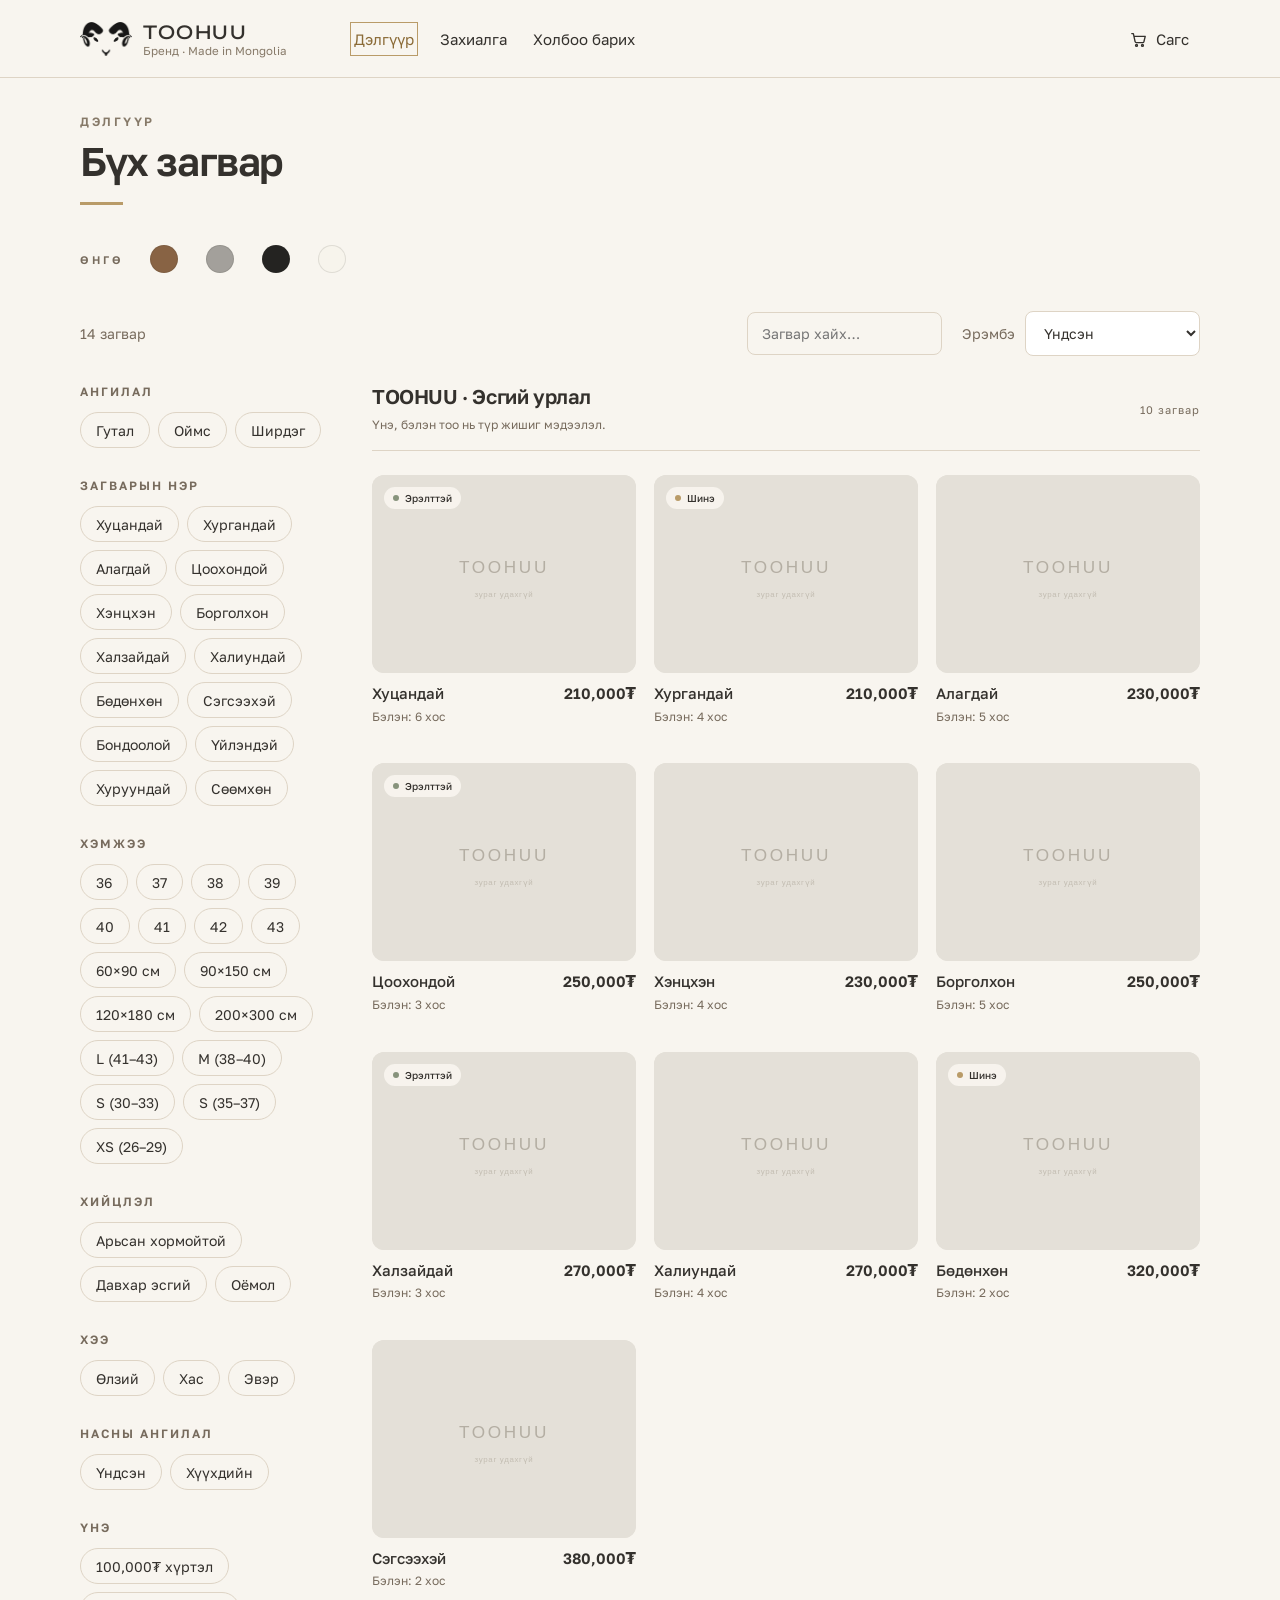
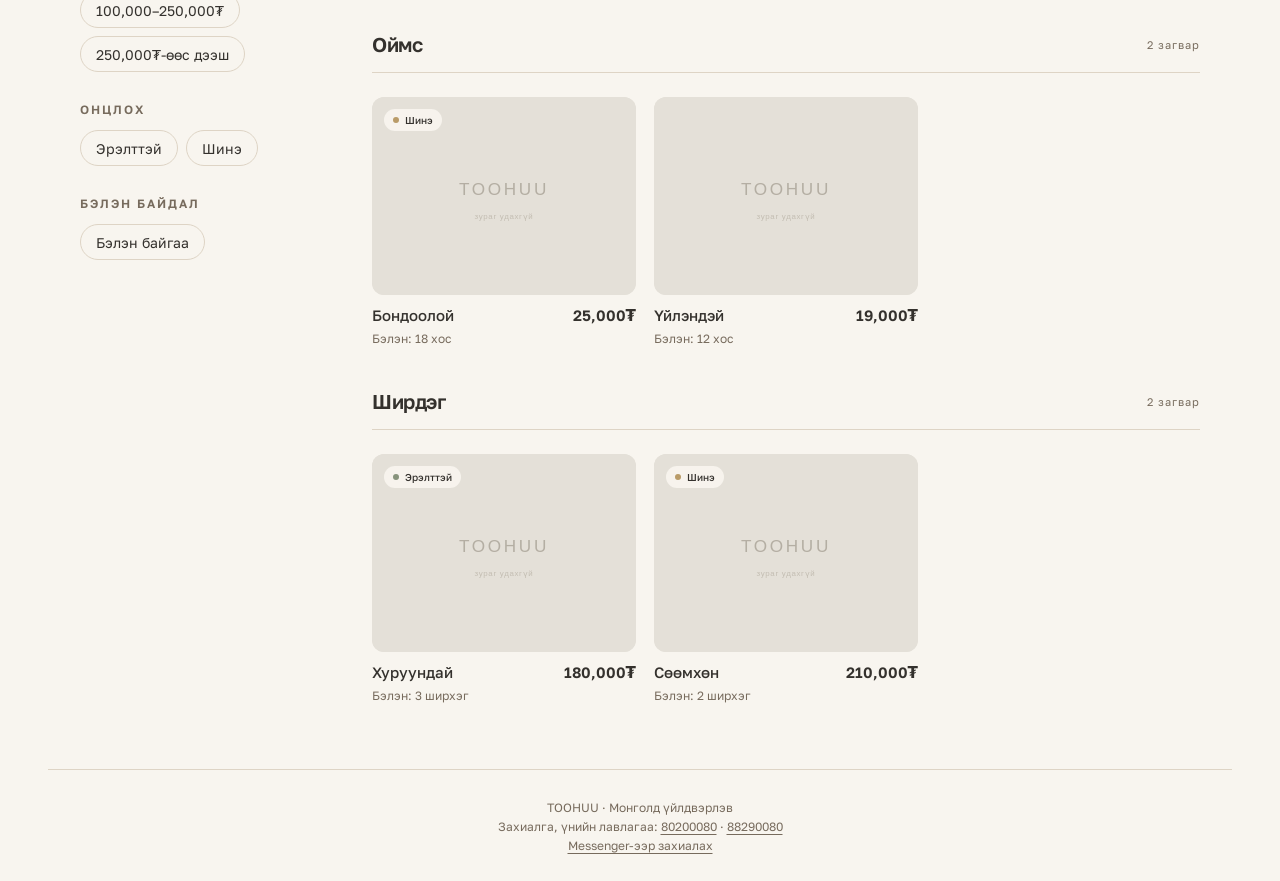
==== commit d33f9f3e: "Rename catalog categories in Mongolian" ====
--- a/index.html
+++ b/index.html
@@ -458,18 +458,18 @@
 // Each product type has its own options and its own unit.
 // Socks and rug option values are PLACEHOLDER until TOOHUU confirms the real ones.
 const TYPES = {
-  boot:  { label:'Загвар', unit:'хос', axes:[
+  boot:  { label:'Гутал', unit:'хос', axes:[
            { name:'Хийцлэл', values:['Оёмол','Давхар эсгий','Арьсан хормойтой'] },
            { name:'Өнгө',    values:['Хар','Бор','Саарал'] },
            { name:'Хэмжээ',  values:['36','37','38','39','40','41','42','43'], kids:['26','27','28','29','30','31','32','33'] } ],
            delta: o => (o['Хийцлэл']==='Давхар эсгий'?25000:o['Хийцлэл']==='Арьсан хормойтой'?40000:0) + (+o['Хэмжээ']>=42?10000:0),
            desc:'Монгол эсгий. Үйлдвэрийн шууд бүтээгдэхүүн. Салбараас авах эсвэл хүргэлтээр.' },
-  socks: { label:'Нэмэлт', unit:'хос', axes:[
+  socks: { label:'Оймс', unit:'хос', axes:[
            { name:'Өнгө',    values:['Цагаан','Саарал','Бор'] },
            { name:'Хэмжээ',  values:['S (35–37)','M (38–40)','L (41–43)'], kids:['XS (26–29)','S (30–33)'] } ],
            delta: o => /^L/.test(o['Хэмжээ']) ? 3000 : 0,
            desc:'Дулаан эсгий нэмэлт. Өнгө, хэмжээгээ сонгоно уу.' },
-  rug:   { label:'Гэр ахуй', unit:'ширхэг', axes:[
+  rug:   { label:'Ширдэг', unit:'ширхэг', axes:[
            { name:'Хэмжээ',  values:['60×90 см','90×150 см','120×180 см','200×300 см'] },
            { name:'Загвар',  values:['Өлзий','Эвэр','Хас'] } ],
            delta: o => ({'90×150 см':140000,'120×180 см':290000,'200×300 см':690000})[o['Хэмжээ']] || 0,
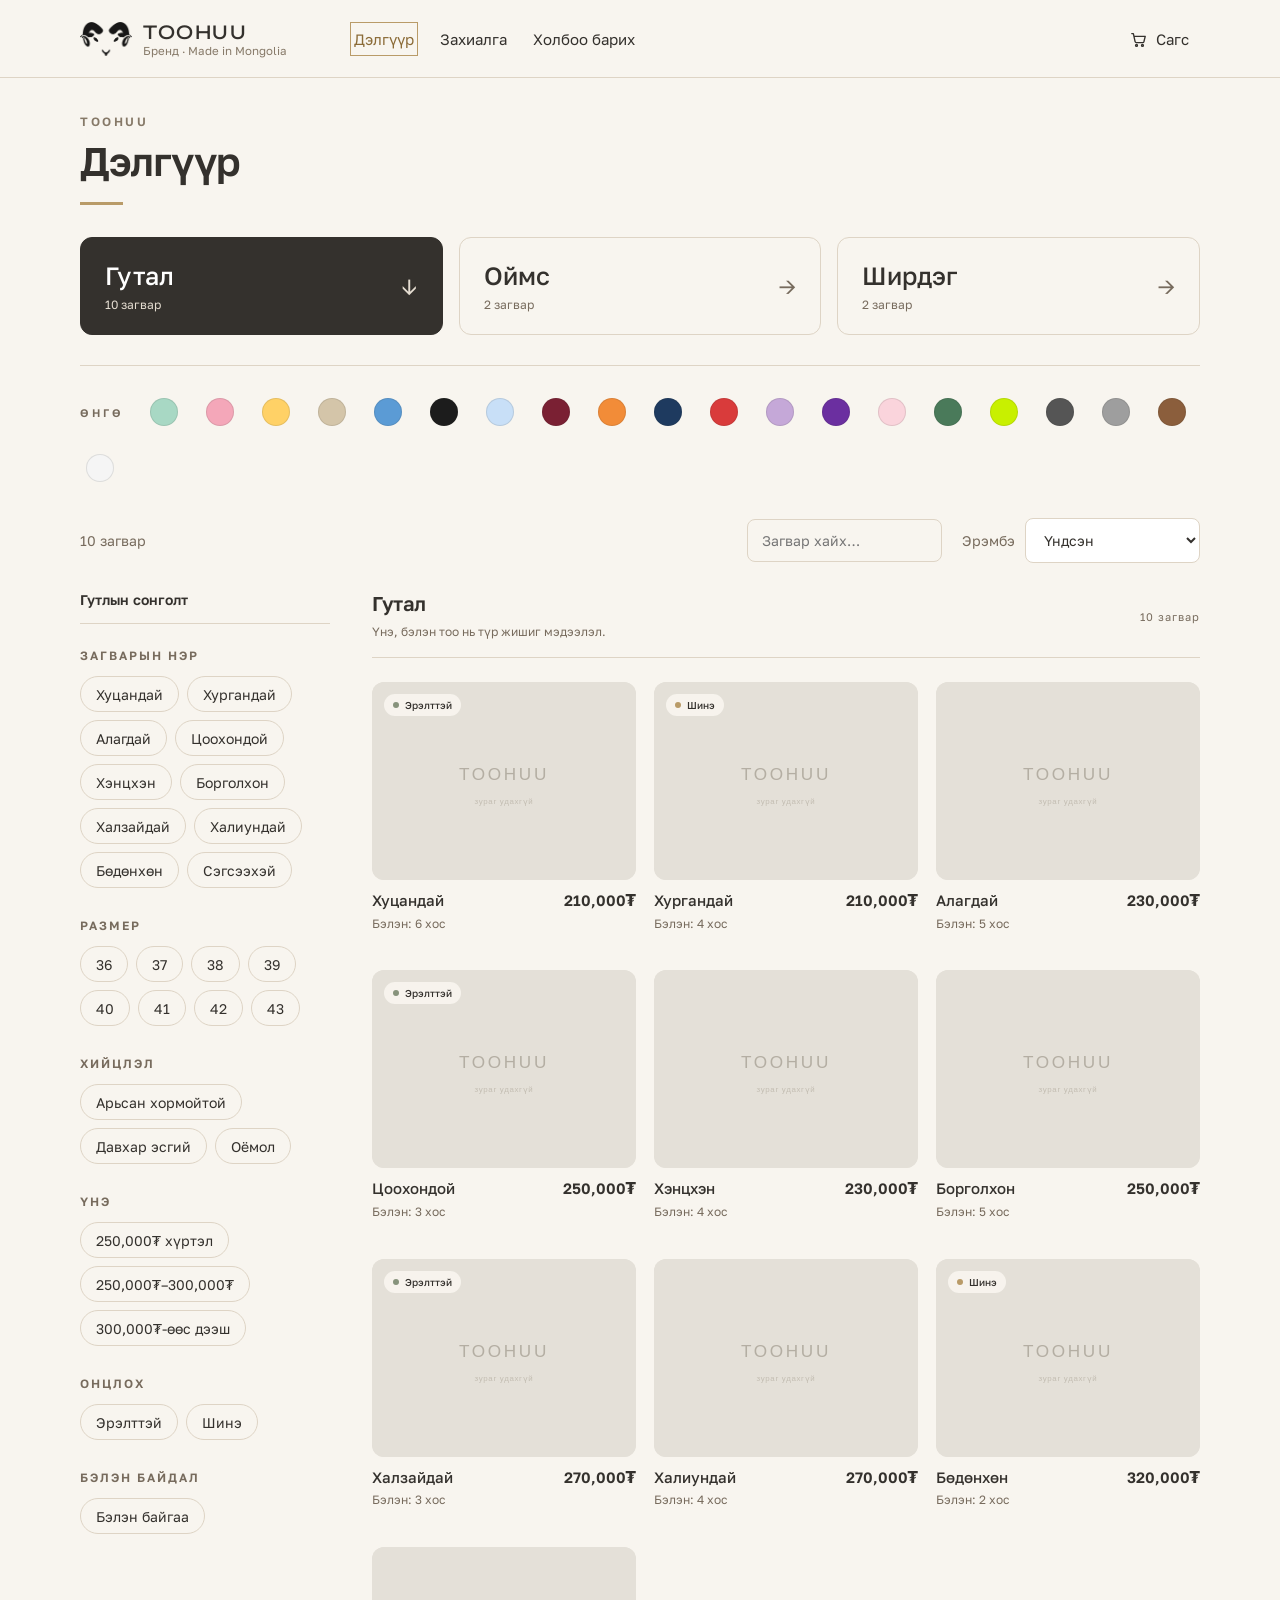
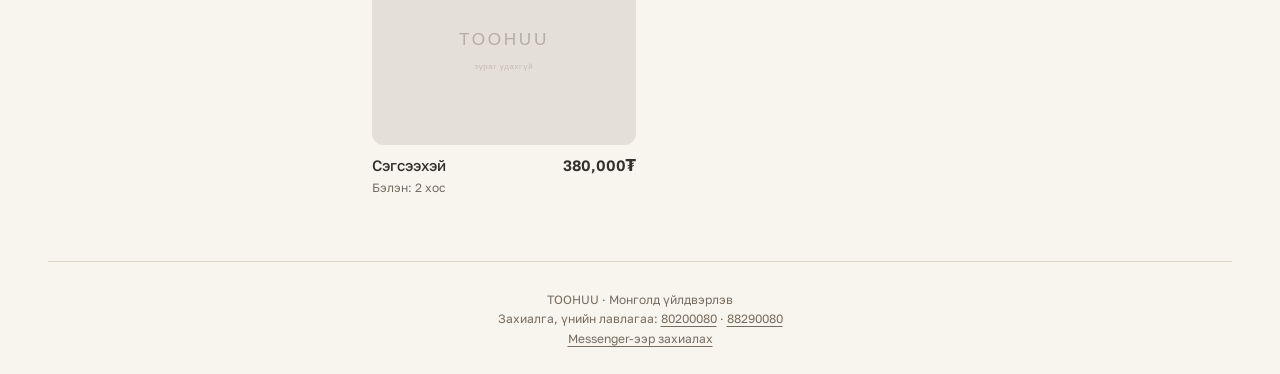
==== commit cb22f9df: "Separate catalog categories and add full color palette" ====
--- a/index.html
+++ b/index.html
@@ -315,6 +315,17 @@
   .catalog-hero .eyebrow{font-size:12px;font-weight:600;letter-spacing:2.5px;margin-bottom:9px}
   .catalog-hero h1{font-size:40px;line-height:1.15;letter-spacing:-1.4px;font-weight:600}
   .catalog-hero h1:after{content:'';display:block;width:43px;height:3px;background:var(--gold);margin-top:18px}
+  .category-nav{display:grid;grid-template-columns:repeat(3,minmax(0,1fr));gap:16px;margin:0 0 30px}
+  .category-button{display:flex;align-items:center;justify-content:space-between;gap:12px;min-height:92px;text-align:left;
+    padding:22px 24px;border:1px solid var(--line);border-radius:12px;background:transparent;color:var(--ink);font:inherit;cursor:pointer}
+  .category-button strong{font-size:25px;font-weight:500}
+  .category-button small{display:block;font-size:12px;margin-top:6px;color:var(--ink-2)}
+  .category-arrow{font-size:22px;color:var(--ink-2)}
+  .category-button[aria-pressed="true"]{border-color:var(--ink);background:var(--ink);color:var(--on-ink)}
+  .category-button[aria-pressed="true"] small,.category-button[aria-pressed="true"] .category-arrow{color:#E5DDD1}
+  .category-button:focus-visible{outline:2px solid var(--signal);outline-offset:3px}
+  .category-content{border-top:1px solid var(--line);padding-top:26px}
+  .category-filter-title{font-size:14px;font-weight:600;padding-bottom:15px;margin-bottom:24px;border-bottom:1px solid var(--line)}
   .color-strip{display:flex;align-items:center;gap:16px;flex-wrap:wrap;margin-bottom:30px;min-height:44px}
   .color-label{font-size:11px;font-weight:600;letter-spacing:3px;color:var(--ink-2);margin-right:4px}
   .color-swatch{width:40px;height:40px;border:1px solid transparent;border-radius:50%;padding:5px;background:none;cursor:pointer;display:grid;place-items:center}
@@ -388,6 +399,12 @@
     header{min-height:68px}
     .catalog-hero h1{font-size:32px}
     .catalog-hero{margin-bottom:22px}
+    .category-nav{gap:8px;margin-bottom:24px}
+    .category-button{padding:15px 8px;min-height:82px;justify-content:center;text-align:center}
+    .category-button strong{font-size:19px}
+    .category-button small{font-size:11px}
+    .category-arrow{display:none}
+    .category-content{padding-top:22px}
     .color-strip{gap:8px;margin-bottom:24px}
     .catalog-toolbar{gap:12px;margin-bottom:20px}
     .catalog-tools{width:100%;gap:12px}
@@ -674,12 +691,18 @@
 }
 
 function catalogView(){
-  const colorIndex=CATALOG_GROUPS.findIndex(g=>g.axis==='Өнгө');
+  const groups=catalogGroups(), colorIndex=groups.findIndex(g=>g.axis==='Өнгө');
   app.innerHTML = `
-    <section class="catalog-hero" aria-labelledby="catalog-title"><p class="eyebrow">Дэлгүүр</p><h1 id="catalog-title">Бүх загвар</h1></section>
+    <section class="catalog-hero" aria-labelledby="catalog-title"><p class="eyebrow">TOOHUU</p><h1 id="catalog-title">Дэлгүүр</h1></section>
+    <nav class="category-nav" aria-label="Бүтээгдэхүүний үндсэн бүлгүүд">
+      ${Object.entries(TYPES).map(([type,t])=>`<button class="category-button" id="category-${type}" aria-pressed="${catalogType===type}" aria-controls="catalog-category-content" onclick="switchCatalogType('${type}')">
+        <span><strong>${t.label}</strong><small>${CATALOG.filter(p=>p.type===type).length} загвар</small></span><span class="category-arrow" aria-hidden="true">${catalogType===type?'↓':'→'}</span>
+      </button>`).join('')}
+    </nav>
+    <section class="category-content" id="catalog-category-content" aria-label="${TYPES[catalogType].label}">
     <div class="color-strip" role="group" aria-label="Өнгө">
       <span class="color-label">ӨНГӨ</span>
-      ${CATALOG_GROUPS[colorIndex].values.map((v,j)=>`<button class="color-swatch" id="filter-${colorIndex}-${j}" aria-label="${esc(v.label)}" title="${esc(v.label)}" aria-pressed="false" onclick="toggleCatalogFilter(${colorIndex},${j})" style="--swatch:${COLOR_SWATCHES[v.value]}"><span aria-hidden="true"></span></button>`).join('')}
+      ${groups[colorIndex].values.map((v,j)=>`<button class="color-swatch" id="filter-${colorIndex}-${j}" aria-label="${esc(v.label)}" title="${esc(v.label)}" aria-pressed="false" onclick="toggleCatalogFilter(${colorIndex},${j})" style="--swatch:${COLOR_SWATCHES[v.value]}"><span aria-hidden="true"></span></button>`).join('')}
     </div>
     <div class="catalog-toolbar">
       <p class="catalog-count" id="catalog-count" role="status" aria-live="polite" aria-atomic="true"></p>
@@ -695,12 +718,13 @@
       <button class="filter-clear" id="filter-reset" onclick="resetCatalogFilters()">Цэвэрлэх</button>
     </div>
     <div class="catalog-layout">
-      <aside class="catalog-sidebar ${filterPanelOpen?'is-open':''}" aria-label="Каталогийн шүүлтүүр">
+      <aside class="catalog-sidebar ${filterPanelOpen?'is-open':''}" aria-label="${CATEGORY_DETAILS[catalogType].filterLabel}">
         <button class="filter-toggle" id="filter-toggle" aria-expanded="${filterPanelOpen}" aria-controls="filter-body" onclick="toggleFilterPanel()">
           <span>Шүүлтүүр</span><span id="filter-summary"></span>
         </button>
         <div class="filter-body" id="filter-body">
-          ${CATALOG_GROUPS.map((g,i)=>g.axis==='Өнгө'?'':`<fieldset class="filter-group"><legend>${g.label}</legend>
+          <h3 class="category-filter-title">${CATEGORY_DETAILS[catalogType].filterLabel}</h3>
+          ${groups.map((g,i)=>g.axis==='Өнгө'?'':`<fieldset class="filter-group"><legend>${g.label}</legend>
             <div class="filter-options ${g.key==='model'?'models':''}">${g.values.map((v,j)=>`
               <button class="filter-choice" id="filter-${i}-${j}" aria-pressed="false" onclick="toggleCatalogFilter(${i},${j})">
                 ${esc(v.label)}
@@ -712,28 +736,65 @@
         <div id="catalog-results"></div>
         ${cart.length?`<button class="btn" onclick="go({name:'cart'})">Сагс (${cart.reduce((s,l)=>s+l.qty,0)}) — үргэлжлүүлэх</button>`:''}
       </section>
-    </div>`;
+    </div></section>`;
   document.getElementById('catalog-sort').value=catalogFilters.sort;
   updateCatalogResults();
 }
 
 // OR within a group, AND between groups. Axis selections must coexist on one variant.
-const COLOR_SWATCHES = {'Хар':'#242321','Бор':'#886344','Саарал':'#A3A09B','Цагаан':'#F7F4EC'};
-const CATALOG_GROUPS = [
-  {key:'type',label:'Ангилал',values:Object.entries(TYPES).map(([value,t])=>({value,label:t.label})),test:(p,v)=>p.type===v},
-  {key:'model',label:'Загварын нэр',values:CATALOG.map(p=>({value:p.id,label:p.name})),test:(p,v)=>p.id===v},
-  ...['Хэмжээ','Өнгө','Хийцлэл','Загвар'].map((axis,i)=>({key:'axis'+i,axis,label:axis==='Загвар'?'Хээ':axis,
-    values:[...new Set(CATALOG.flatMap(p=>p.variants.map(v=>v.options[axis]).filter(Boolean)))].sort((a,b)=>a.localeCompare(b,'mn',{numeric:true})).map(value=>({value,label:value}))})),
-  {key:'category',label:'Насны ангилал',values:[{value:'main',label:'Үндсэн'},{value:'kids',label:'Хүүхдийн'}],test:(p,v)=>p.category===v},
-  {key:'price',label:'Үнэ',values:[{value:'under100',label:'100,000₮ хүртэл'},{value:'100to250',label:'100,000–250,000₮'},{value:'over250',label:'250,000₮-өөс дээш'}],
-    test:(p,v)=>v==='under100'?p.base_price<=100000:v==='100to250'?p.base_price>100000&&p.base_price<=250000:p.base_price>250000},
-  {key:'collection',label:'Онцлох',values:[{value:'hot',label:'Эрэлттэй'},{value:'fresh',label:'Шинэ'}],test:(p,v)=>Boolean(p[v])},
-  {key:'stock',label:'Бэлэн байдал',values:[{value:'available',label:'Бэлэн байгаа'}],test:p=>p.stock_count>0},
-];
-let catalogFilters={query:'',sort:'default',selected:{}}, filterPanelOpen=false;
+// Display palette matches the reference shop. Adding swatches does not create stock or variants.
+const COLOR_SWATCHES = {
+  'Номин ногоон':'#A8D8C4','Ягаан':'#F4A7B9','Шар':'#FFD166','Шаргал':'#D4C5A9','Цэнхэр':'#5B9BD5',
+  'Хар':'#1C1C1C','Цайвар цэнхэр':'#C8DFF7','Хүрэн улаан':'#7A2033','Улбар шар':'#F28C38','Хар хөх':'#1E3A5F',
+  'Улаан':'#D93B3B','Цайвар нил ягаан':'#C5A8D8','Нил ягаан':'#6B2FA0','Цайвар ягаан':'#FAD4DC','Ногоон':'#4A7A5A',
+  'Неон ногоон':'#C8F000','Бараан саарал':'#555555','Саарал':'#9E9E9E','Бор':'#8B5E3C','Цагаан':'#F5F5F5'
+};
+const CATEGORY_DETAILS = {
+  boot:{filterLabel:'Гутлын сонголт',sizeLabel:'Размер',priceBreaks:[250000,300000]},
+  socks:{filterLabel:'Оймсны сонголт',sizeLabel:'Хэмжээ',priceBreaks:[20000,30000]},
+  rug:{filterLabel:'Ширдгийн сонголт',sizeLabel:'Хэмжээ (см)',priceBreaks:[200000,300000]},
+};
+const categoryFilterStates=Object.fromEntries(Object.keys(TYPES).map(type=>[type,{query:'',sort:'default',selected:{}}]));
+let catalogType='boot', catalogFilters=categoryFilterStates.boot, filterPanelOpen=false;
+
+function categoryProducts(type=catalogType){return CATALOG.filter(p=>p.type===type)}
+function sortCatalogOptions(values,type,axis){
+  const sizeOrder=['XS','S','M','L'];
+  return values.sort((a,b)=>{
+    const sizeRank=type==='socks'&&axis==='Хэмжээ'?sizeOrder.indexOf(a.split(' ')[0])-sizeOrder.indexOf(b.split(' ')[0]):0;
+    return sizeRank||a.localeCompare(b,'mn',{numeric:true});
+  });
+}
+function catalogGroups(type=catalogType){
+  const products=categoryProducts(type), details=CATEGORY_DETAILS[type], [low,high]=details.priceBreaks;
+  const groups=[
+    {key:'model',label:'Загварын нэр',values:products.map(p=>({value:p.id,label:p.name})),test:(p,v)=>p.id===v},
+    {key:'color',axis:'Өнгө',label:'Өнгө',values:Object.keys(COLOR_SWATCHES).map(value=>({value,label:value}))},
+    ...['Хэмжээ','Хийцлэл','Загвар'].map(axis=>({key:'axis:'+axis,axis,label:axis==='Загвар'?'Хээ':axis==='Хэмжээ'?details.sizeLabel:axis,
+      values:sortCatalogOptions([...new Set(products.flatMap(p=>p.variants.map(v=>v.options[axis]).filter(Boolean)))],type,axis).map(value=>({value,label:value}))})).filter(g=>g.values.length),
+  ];
+  if(type!=='rug'&&new Set(products.map(p=>p.category)).size>1) groups.push({key:'category',label:'Насны ангилал',
+    values:[{value:'main',label:'Том хүний'},{value:'kids',label:'Хүүхдийн'}],test:(p,v)=>p.category===v});
+  groups.push(
+    {key:'price',label:'Үнэ',values:[{value:'low',label:mnt(low)+' хүртэл'},{value:'mid',label:mnt(low)+'–'+mnt(high)},{value:'high',label:mnt(high)+'-өөс дээш'}],
+      test:(p,v)=>v==='low'?p.base_price<=low:v==='mid'?p.base_price>low&&p.base_price<=high:p.base_price>high},
+    {key:'collection',label:'Онцлох',values:[{value:'hot',label:'Эрэлттэй'},{value:'fresh',label:'Шинэ'}].filter(v=>products.some(p=>p[v.value])),test:(p,v)=>Boolean(p[v])},
+    {key:'stock',label:'Бэлэн байдал',values:[{value:'available',label:'Бэлэн байгаа'}],test:p=>p.stock_count>0}
+  );
+  return groups;
+}
+
+function switchCatalogType(type){
+  if(!TYPES[type]) return;
+  catalogType=type;
+  catalogFilters=categoryFilterStates[type];
+  render();
+  document.getElementById('category-'+type).focus({preventScroll:true});
+}
 
 function matchingCatalogVariants(p){
-  return p.variants.filter(v=>CATALOG_GROUPS.filter(g=>g.axis).every(g=>{
+  const axes=catalogGroups(p.type).filter(g=>g.axis);
+  return p.variants.filter(v=>axes.every(g=>{
     const chosen=catalogFilters.selected[g.key]||[];
     return !chosen.length||chosen.includes(v.options[g.axis]);
   }));
@@ -741,8 +802,9 @@
 
 function filteredCatalog(){
   const query=catalogFilters.query.trim().toLocaleLowerCase('mn');
-  const shown=CATALOG.filter(p=>p.name.toLocaleLowerCase('mn').includes(query)&&
-    CATALOG_GROUPS.filter(g=>!g.axis).every(g=>{
+  const groups=catalogGroups().filter(g=>!g.axis);
+  const shown=categoryProducts().filter(p=>p.name.toLocaleLowerCase('mn').includes(query)&&
+    groups.every(g=>{
       const chosen=catalogFilters.selected[g.key]||[];
       return !chosen.length||chosen.some(value=>g.test(p,value));
     })&&matchingCatalogVariants(p).length>0);
@@ -754,7 +816,7 @@
 
 function updateCatalogResults(){
   const shown=filteredCatalog(), chips=[];
-  CATALOG_GROUPS.forEach((g,i)=>g.values.forEach((v,j)=>{
+  catalogGroups().forEach((g,i)=>g.values.forEach((v,j)=>{
     const active=(catalogFilters.selected[g.key]||[]).includes(v.value);
     document.getElementById(`filter-${i}-${j}`).setAttribute('aria-pressed',String(active));
     if(active) chips.push(`<button class="active-filter" aria-label="${esc(g.label+': '+v.label)} арилгах" onclick="toggleCatalogFilter(${i},${j})">${esc(v.label)} <span aria-hidden="true">×</span></button>`);
@@ -772,9 +834,9 @@
     const next=chipBox.querySelector('button')||catalogFocusTarget();
     next.focus({preventScroll:true});
   }
-  const sections=catalogFilters.sort==='default'
-    ? Object.keys(TYPES).map(type=>({label:type==='boot'?'TOOHUU · Эсгий урлал':TYPES[type].label,products:shown.filter(p=>p.type===type)})).filter(s=>s.products.length)
-    : [{label:'Бүх загвар',products:shown}];
+  const sections=[{label:TYPES[catalogType].label,products:shown}];
+  const colors=catalogFilters.selected.color||[];
+  const noColorMatch=colors.length&&!categoryProducts().some(p=>p.variants.some(v=>colors.includes(v.options['Өнгө'])));
   document.getElementById('catalog-results').innerHTML=shown.length?sections.map((section,index)=>`
     <section class="collection-section" aria-label="${esc(section.label)}">
       <div class="collection-heading"><div><h2>${section.label}</h2>${index===0?`<p class="catalog-note">${CATALOG_NOTE}</p>`:''}</div><span>${section.products.length} загвар</span></div>
@@ -792,13 +854,13 @@
           <div class="cp">${mnt(p.base_price)}</div></div>
           <div class="card-stock">Бэлэн: ${p.stock_count} ${unitOf(p)}</div>
         </div></button>`;
-    }).join('')}</div></section>`).join(''):`<div class="catalog-empty"><strong>Тохирох загвар олдсонгүй</strong>
-      <p>Хэмжээ, өнгө эсвэл бусад сонголтоо өөрчилж үзээрэй.</p><button class="btn" onclick="resetCatalogFilters()">Бүх загварыг харах</button></div>`;
+    }).join('')}</div></section>`).join(''):`<div class="catalog-empty"><strong>${noColorMatch?'Энэ өнгөөр бүртгэлтэй загвар одоогоор алга':'Тохирох загвар олдсонгүй'}</strong>
+      <p>${noColorMatch?colors.map(esc).join(', ')+' · '+TYPES[catalogType].label+'. Өөр өнгө сонгож үзээрэй.':'Хэмжээ, өнгө эсвэл бусад сонголтоо өөрчилж үзээрэй.'}</p><button class="btn" onclick="resetCatalogFilters()">Энэ бүлгийн бүх загварыг харах</button></div>`;
   reveal();
 }
 
 function toggleCatalogFilter(groupIndex,valueIndex){
-  const group=CATALOG_GROUPS[groupIndex], value=group.values[valueIndex].value;
+  const group=catalogGroups()[groupIndex], value=group.values[valueIndex].value;
   const chosen=catalogFilters.selected[group.key]||[];
   catalogFilters.selected[group.key]=chosen.includes(value)?chosen.filter(v=>v!==value):[...chosen,value];
   updateCatalogResults();
@@ -827,7 +889,7 @@
 function openCatalogModel(id){
   const p=CATALOG.find(x=>x.id===id), options={};
   const matches=matchingCatalogVariants(p);
-  CATALOG_GROUPS.filter(g=>g.axis).forEach(g=>{
+  catalogGroups(p.type).filter(g=>g.axis).forEach(g=>{
     const chosen=catalogFilters.selected[g.key]||[];
     if(chosen.length===1&&matches.some(v=>v.options[g.axis]===chosen[0])) options[g.axis]=chosen[0];
   });
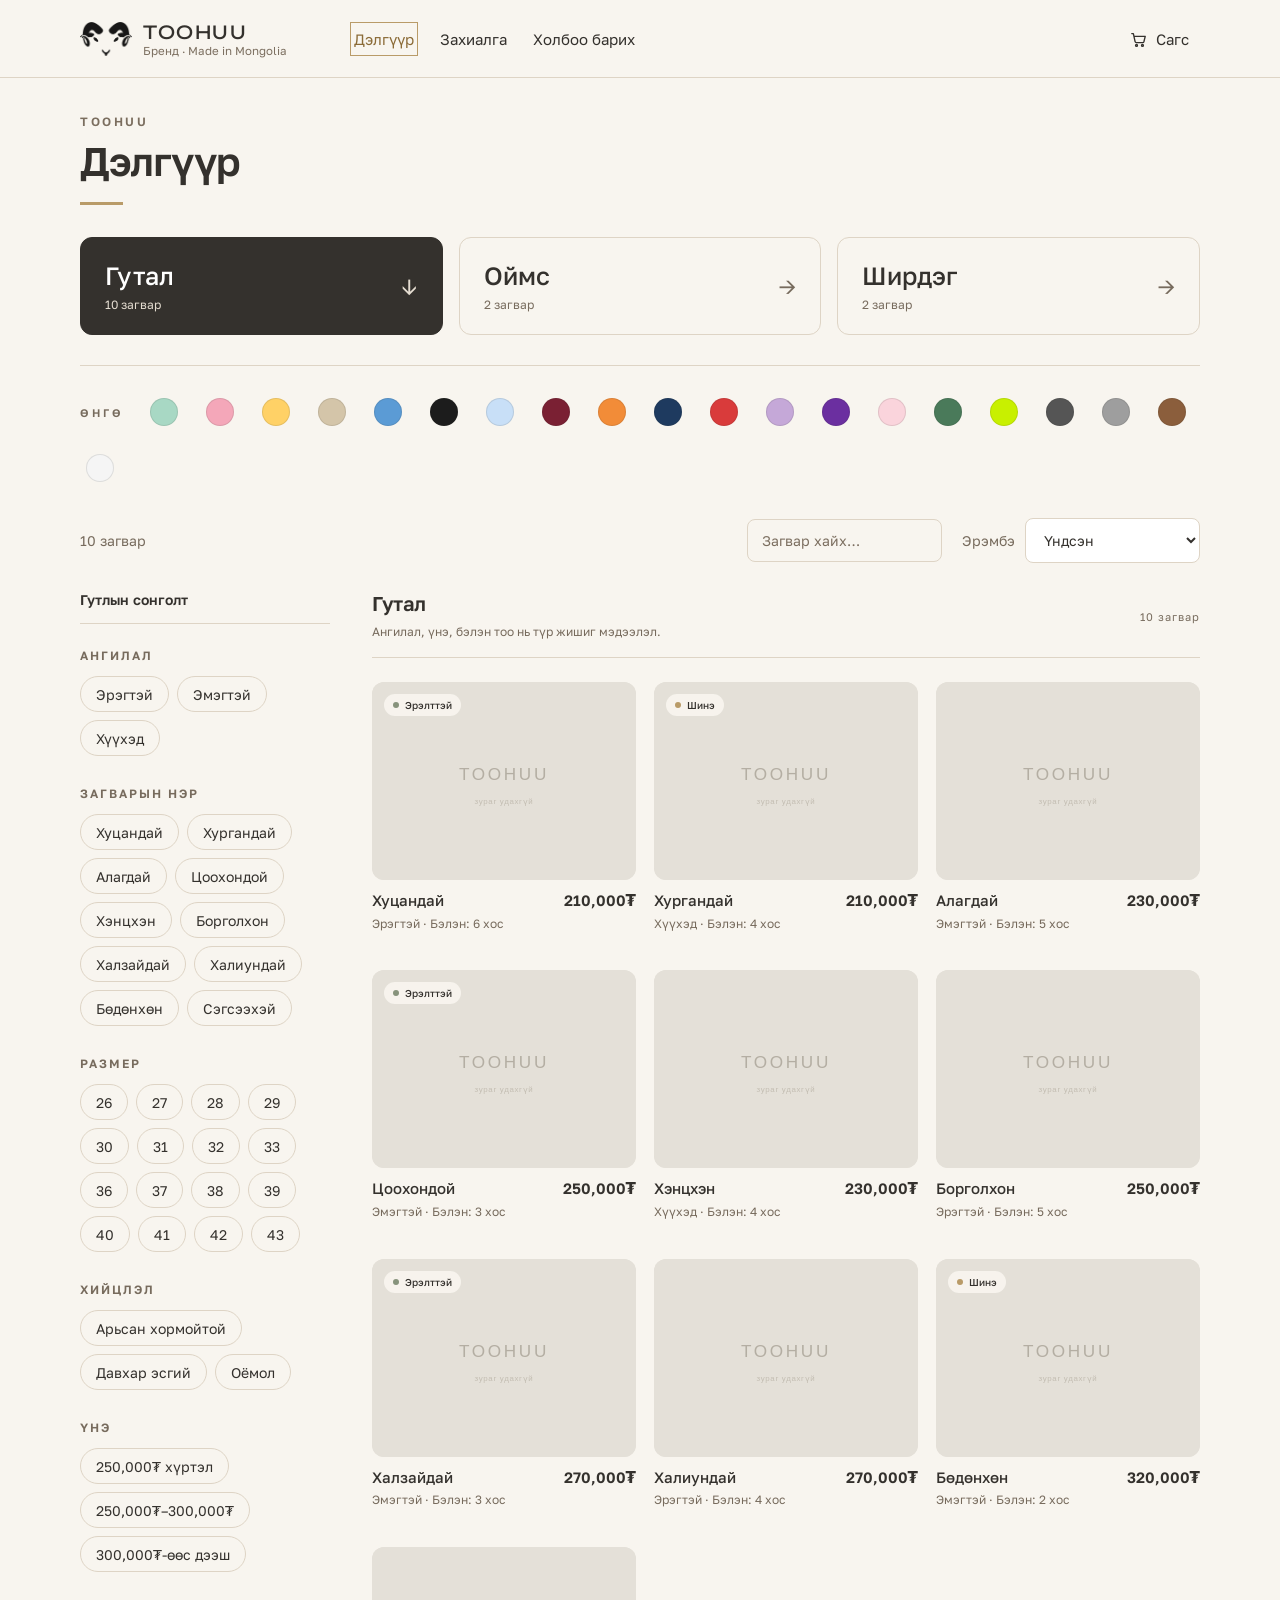
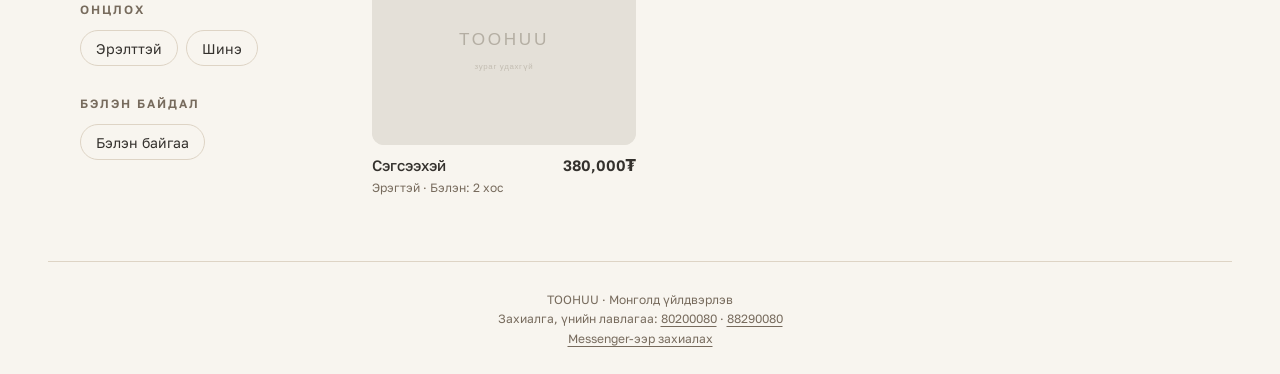
==== commit ad10d5b4: "Add shoe audience filters and automatic system theme" ====
--- a/index.html
+++ b/index.html
@@ -3,8 +3,9 @@
 <head>
 <meta charset="utf-8">
 <meta name="viewport" content="width=device-width, initial-scale=1">
-<meta name="color-scheme" content="light">
-<meta name="theme-color" content="#F8F5EF">
+<meta name="color-scheme" content="light dark">
+<meta name="theme-color" content="#F8F5EF" media="(prefers-color-scheme: light)">
+<meta name="theme-color" content="#201E1A" media="(prefers-color-scheme: dark)">
 <link rel="icon" href="[data-uri]">
 <title>TOOHUU — Монгол эсгий урлал</title>
 <meta name="description" content="TOOHUU эсгий загварын үнэ, захиалах заавар, хүргэлт, үйлдвэр болон дэлгүүрийн хаяг. Утас: 80200080, 88290080.">
@@ -13,15 +14,34 @@
 <link href="https://fonts.googleapis.com/css2?family=Unbounded:wght@400;600&family=Golos+Text:wght@400;500;600&display=swap" rel="stylesheet">
 <style>
   :root{
-    --ink:#34312D; --ink-2:#776B5D; --ink-3:#867968;
+    --ink:#34312D; --ink-2:#776B5D; --ink-3:#7B6E5F;
     --paper:#F8F5EF; --card:#F8F5EF; --line:#DED4C5;
     --signal:#8A6A36; --signal-soft:#EFE7D9; --gold:#B99B68;
     --ok:#0F6B45; --ok-soft:#DFF0E7;
-    --warn:#A65B10; --warn-soft:#F9EBD8;
+    --warn:#9E5510; --warn-soft:#F9EBD8;
     --stop:#A82121; --stop-soft:#F8E5E5;
     --on-ink:#fff; --subtle:#F0EBE3; --img:#ECE8E0; --bar:rgba(248,245,239,.96);
     --hot-bg:#2B1A12; --hot-fg:#F6C89A; --ticket:#171614;
-    color-scheme: light;
+    --field:#fff; --on-signal:#fff; --selected-muted:#E5DDD1;
+    --photo-badge:rgba(248,245,239,.95); --swatch-line:rgba(52,49,45,.12);
+    --count-bg:#A82121; --live:#9E1B1B; --live-dot:#CE2020; --qr-ink:#34312D;
+    color-scheme: light dark;
+  }
+  @media (prefers-color-scheme:dark){
+    :root{
+      --ink:#EEE7DD; --ink-2:#C2B7A6; --ink-3:#B3A692;
+      --paper:#201E1A; --card:#201E1A; --line:#4B4339;
+      --signal:#D4B580; --signal-soft:#342D22; --gold:#C5A774;
+      --ok:#94D3B0; --ok-soft:#20372C;
+      --warn:#EFC68B; --warn-soft:#3C2F1D;
+      --stop:#FFABA2; --stop-soft:#402622;
+      --on-ink:#201E1A; --subtle:#2D2923; --img:#2C2923; --bar:rgba(32,30,26,.96);
+      --field:#2A2722; --on-signal:#241C12; --selected-muted:#554B40;
+      --photo-badge:rgba(45,41,35,.96); --swatch-line:rgba(238,231,221,.25);
+      --count-bg:#B13E35; --live:#FFABA2; --live-dot:#FF8C80;
+      color-scheme:dark;
+    }
+    .mark img{filter:invert(1)}
   }
   *{box-sizing:border-box;margin:0;padding:0}
   /* layout scale: --gut = side margin, --maxw = content width (set per device below) */
@@ -38,9 +58,9 @@
   .mark img{width:100%;height:auto;display:block}
   .shop{font-family:'Unbounded';font-size:16px;letter-spacing:1.6px}
   .sub{font-size:11.5px;color:var(--ink-3);margin-top:1px}
-  .live{margin-left:auto;font-size:11px;font-weight:600;letter-spacing:.5px;color:#9E1B1B;
+  .live{margin-left:auto;font-size:11px;font-weight:600;letter-spacing:.5px;color:var(--live);
         background:var(--stop-soft);border-radius:999px;padding:5px 9px;display:flex;align-items:center;gap:5px}
-  .dot{width:6px;height:6px;border-radius:50%;background:#CE2020;animation:blink 1.4s infinite}
+  .dot{width:6px;height:6px;border-radius:50%;background:var(--live-dot);animation:blink 1.4s infinite}
   @keyframes blink{50%{opacity:.25}}
   @media (prefers-reduced-motion:reduce){.dot{animation:none}}
 
@@ -72,7 +92,7 @@
   .flags{position:absolute;top:8px;left:8px;display:flex;gap:5px}
   .flags .tag{margin:0;box-shadow:0 1px 3px rgba(0,0,0,.12)}
   .tag.hot{background:var(--hot-bg);color:var(--hot-fg)}
-  .tag.new{background:var(--signal);color:#fff}
+  .tag.new{background:var(--signal);color:var(--on-signal)}
 
   .gal{display:flex;gap:8px;overflow-x:auto;padding-bottom:4px;margin-bottom:14px}
   .gal img{width:72%;flex:none;aspect-ratio:1;object-fit:cover;border-radius:14px;background:var(--img)}
@@ -94,7 +114,7 @@
   .btn{width:100%;border:none;border-radius:12px;padding:15px;font:inherit;font-size:15px;font-weight:600;
        background:var(--ink);color:var(--on-ink);cursor:pointer;margin-top:16px}
   .btn:disabled{background:var(--line);color:var(--ink-3);cursor:not-allowed}
-  .btn.signal{background:var(--signal);color:#fff}
+  .btn.signal{background:var(--signal);color:var(--on-signal)}
   .btn.ghost{background:none;border:1px solid var(--line);color:var(--ink);font-weight:500}
   .btn:focus-visible{outline:2px solid var(--signal);outline-offset:2px}
 
@@ -124,11 +144,12 @@
   input,textarea{width:100%;border:1px solid var(--line);border-radius:11px;padding:13px;font:inherit;
                  font-size:15px;background:var(--card);color:var(--ink);resize:none}
   input:focus,textarea:focus{outline:none;border-color:var(--signal)}
+  input::placeholder,textarea::placeholder{color:var(--ink-3);opacity:1}
   .err{font-size:12.5px;color:var(--stop);margin-top:8px;min-height:17px;line-height:1.4}
 
   .qr{width:168px;height:168px;margin:16px auto;border-radius:14px;background:
-      repeating-linear-gradient(90deg,var(--ink) 0 8px,transparent 8px 16px),
-      repeating-linear-gradient(0deg,var(--ink) 0 8px,transparent 8px 16px);
+      repeating-linear-gradient(90deg,var(--qr-ink) 0 8px,transparent 8px 16px),
+      repeating-linear-gradient(0deg,var(--qr-ink) 0 8px,transparent 8px 16px);
       background-color:#fff;border:8px solid #fff;box-shadow:0 0 0 1px var(--line)}
   .banks{display:flex;flex-direction:column;gap:8px}
   .bank{display:flex;align-items:center;gap:10px;border:1px solid var(--line);border-radius:11px;padding:12px 13px;
@@ -167,7 +188,7 @@
   .tnav button[aria-current="page"]{background:var(--ink);color:var(--on-ink)}
   .tnav button:focus-visible{outline:2px solid var(--signal);outline-offset:2px}
   .tnav svg{width:19px;height:19px;fill:none;stroke:currentColor;stroke-width:1.7;stroke-linecap:round;stroke-linejoin:round}
-  .tnav .bb{min-width:18px;height:18px;line-height:18px;padding:0 5px;border-radius:9px;background:var(--stop);
+  .tnav .bb{min-width:18px;height:18px;line-height:18px;padding:0 5px;border-radius:9px;background:var(--count-bg);
             color:#fff;font-size:10.5px;font-weight:600;text-align:center}
   .bnav button{position:relative;border:none;background:none;font:inherit;display:flex;flex-direction:column;
                align-items:center;gap:3px;padding:6px 2px 4px;color:var(--ink-3);font-size:10.5px;cursor:pointer;
@@ -176,7 +197,7 @@
   .bnav button[aria-current="page"] svg{stroke-width:2.1}
   .bnav svg{width:23px;height:23px;fill:none;stroke:currentColor;stroke-width:1.6;stroke-linecap:round;stroke-linejoin:round}
   .bnav .bb{position:absolute;top:1px;left:calc(50% + 6px);min-width:17px;height:17px;padding:0 5px;border-radius:9px;
-            background:var(--stop);color:#fff;font-size:10px;font-weight:600;line-height:17px;text-align:center}
+            background:var(--count-bg);color:#fff;font-size:10px;font-weight:600;line-height:17px;text-align:center}
   .bnav button:focus-visible{outline:2px solid var(--signal);outline-offset:-2px;border-radius:10px}
   .olist{display:flex;flex-direction:column;gap:10px;margin-top:12px}
   .orow{display:flex;align-items:center;gap:12px;text-align:left;width:100%;border:1px solid var(--line);border-radius:14px;
@@ -322,14 +343,14 @@
   .category-button small{display:block;font-size:12px;margin-top:6px;color:var(--ink-2)}
   .category-arrow{font-size:22px;color:var(--ink-2)}
   .category-button[aria-pressed="true"]{border-color:var(--ink);background:var(--ink);color:var(--on-ink)}
-  .category-button[aria-pressed="true"] small,.category-button[aria-pressed="true"] .category-arrow{color:#E5DDD1}
+  .category-button[aria-pressed="true"] small,.category-button[aria-pressed="true"] .category-arrow{color:var(--selected-muted)}
   .category-button:focus-visible{outline:2px solid var(--signal);outline-offset:3px}
   .category-content{border-top:1px solid var(--line);padding-top:26px}
   .category-filter-title{font-size:14px;font-weight:600;padding-bottom:15px;margin-bottom:24px;border-bottom:1px solid var(--line)}
   .color-strip{display:flex;align-items:center;gap:16px;flex-wrap:wrap;margin-bottom:30px;min-height:44px}
   .color-label{font-size:11px;font-weight:600;letter-spacing:3px;color:var(--ink-2);margin-right:4px}
   .color-swatch{width:40px;height:40px;border:1px solid transparent;border-radius:50%;padding:5px;background:none;cursor:pointer;display:grid;place-items:center}
-  .color-swatch span{width:28px;height:28px;border-radius:50%;display:block;background:var(--swatch);border:1px solid rgba(52,49,45,.12)}
+  .color-swatch span{width:28px;height:28px;border-radius:50%;display:block;background:var(--swatch);border:1px solid var(--swatch-line)}
   .color-swatch[aria-pressed="true"]{border-color:var(--ink);box-shadow:0 0 0 1px var(--ink)}
   .color-swatch:hover{border-color:var(--gold)}
   .catalog-layout{display:grid;gap:24px;align-items:start}
@@ -355,7 +376,7 @@
   .catalog-sort{display:flex;align-items:center;gap:10px;min-width:0}
   .catalog-sort label{font-size:14px;letter-spacing:0;text-transform:none;margin:0;color:var(--ink-2)}
   .catalog-sort select{max-width:100%;width:175px;padding:12px 14px;border:1px solid var(--line);border-radius:8px;
-    font:inherit;font-size:14px;color:var(--ink);background:#fff}
+    font:inherit;font-size:14px;color:var(--ink);background:var(--field)}
   #catalog-search{font-size:14px;padding:12px 14px;width:195px;background:transparent;border-radius:8px}
   .active-filter-bar{display:none;align-items:center;gap:16px;margin:0 0 24px}
   .active-filter-bar.has-filters{display:flex}
@@ -381,7 +402,7 @@
   .catalog-main .cp{font-family:inherit;font-size:15px;font-weight:600;margin:0;white-space:nowrap}
   .card-stock{font-size:12px;color:var(--ink-2);margin-top:5px;line-height:1.4}
   .catalog-main .flags{top:12px;left:12px}
-  .catalog-main .flags .tag{display:inline-flex;align-items:center;gap:6px;border-radius:999px;padding:5px 9px;font-size:10px;font-weight:500;background:rgba(248,245,239,.95);color:var(--ink);box-shadow:none}
+  .catalog-main .flags .tag{display:inline-flex;align-items:center;gap:6px;border-radius:999px;padding:5px 9px;font-size:10px;font-weight:500;background:var(--photo-badge);color:var(--ink);box-shadow:none}
   .catalog-main .flags .tag:before{content:'';width:6px;height:6px;border-radius:50%;background:var(--gold)}
   .catalog-main .flags .tag.hot:before{background:#87937C}
   .footnote{border-top:1px solid var(--line);padding-top:28px}
@@ -501,6 +522,10 @@
   'Бондоолой', 'Үйлэндэй', 'Хуруундай', 'Сөөмхөн', 'Өөлхийдэй'
 ];
 const CATALOG_NOTE = 'Үнэ, бэлэн тоо нь түр жишиг мэдээлэл.';
+// The owner requested a provisional audience split; edit this map when confirmed.
+const BOOT_AUDIENCES = {men:'Эрэгтэй',women:'Эмэгтэй',kids:'Хүүхэд'};
+const BOOT_AUDIENCE_BY_MODEL = {1:'men',2:'kids',3:'women',4:'women',5:'kids',6:'men',7:'women',8:'men',9:'women',10:'men'};
+const catalogNote = type => type==='boot'?'Ангилал, үнэ, бэлэн тоо нь түр жишиг мэдээлэл.':CATALOG_NOTE;
 const mnt = n => n.toLocaleString('en-US') + '₮';
 // One entry per Drive folder (Design 001–010). Grouping comes from the folders, not a guess.
 const RAW = [
@@ -528,8 +553,10 @@
 const CATALOG = [], INV = {};
 for (const r of RAW) {
   const type = r.type || 'boot', T = TYPES[type];
+  const audience=type==='boot'?BOOT_AUDIENCE_BY_MODEL[r.n]:null;
+  const category=audience==='kids'?'kids':r.cat;
   // Kids' sizes differ (a kids' boot does not come in size 43).
-  const axes = T.axes.map(a => ({ name:a.name, values:[...(r.cat === 'kids' && a.kids ? a.kids : a.values)] }));
+  const axes = T.axes.map(a => ({ name:a.name, values:[...(category === 'kids' && a.kids ? a.kids : a.values)] }));
   let combos = [{}];
   for (const a of axes) combos = combos.flatMap(c => a.values.map(v => ({ ...c, [a.name]: v })));
   const variants = [];
@@ -552,7 +579,7 @@
     description:T.desc, type,
     base_price:r.price, stock_count:r.stock, is_active:true, option_axes:axes, variants,
     images: r.imgs.length ? r.imgs.map(IMG) : [PLACEHOLDER],
-    category:r.cat, hot:r.hot, fresh:r.fresh,
+    category, audience, hot:r.hot, fresh:r.fresh,
   });
 }
 
@@ -766,14 +793,16 @@
   });
 }
 function catalogGroups(type=catalogType){
-  const products=categoryProducts(type), details=CATEGORY_DETAILS[type], [low,high]=details.priceBreaks;
+  const audience=categoryFilterStates[type].selected.audience?.[0];
+  const products=categoryProducts(type).filter(p=>!audience||p.audience===audience), details=CATEGORY_DETAILS[type], [low,high]=details.priceBreaks;
   const groups=[
+    ...(type==='boot'?[{key:'audience',label:'Ангилал',single:true,values:Object.entries(BOOT_AUDIENCES).map(([value,label])=>({value,label})),test:(p,v)=>p.audience===v}]:[]),
     {key:'model',label:'Загварын нэр',values:products.map(p=>({value:p.id,label:p.name})),test:(p,v)=>p.id===v},
     {key:'color',axis:'Өнгө',label:'Өнгө',values:Object.keys(COLOR_SWATCHES).map(value=>({value,label:value}))},
     ...['Хэмжээ','Хийцлэл','Загвар'].map(axis=>({key:'axis:'+axis,axis,label:axis==='Загвар'?'Хээ':axis==='Хэмжээ'?details.sizeLabel:axis,
       values:sortCatalogOptions([...new Set(products.flatMap(p=>p.variants.map(v=>v.options[axis]).filter(Boolean)))],type,axis).map(value=>({value,label:value}))})).filter(g=>g.values.length),
   ];
-  if(type!=='rug'&&new Set(products.map(p=>p.category)).size>1) groups.push({key:'category',label:'Насны ангилал',
+  if(type==='socks'&&new Set(products.map(p=>p.category)).size>1) groups.push({key:'category',label:'Насны ангилал',
     values:[{value:'main',label:'Том хүний'},{value:'kids',label:'Хүүхдийн'}],test:(p,v)=>p.category===v});
   groups.push(
     {key:'price',label:'Үнэ',values:[{value:'low',label:mnt(low)+' хүртэл'},{value:'mid',label:mnt(low)+'–'+mnt(high)},{value:'high',label:mnt(high)+'-өөс дээш'}],
@@ -834,12 +863,13 @@
     const next=chipBox.querySelector('button')||catalogFocusTarget();
     next.focus({preventScroll:true});
   }
-  const sections=[{label:TYPES[catalogType].label,products:shown}];
+  const audience=catalogType==='boot'?catalogFilters.selected.audience?.[0]:null;
+  const sections=[{label:audience?BOOT_AUDIENCES[audience]+' · Гутал':TYPES[catalogType].label,products:shown}];
   const colors=catalogFilters.selected.color||[];
   const noColorMatch=colors.length&&!categoryProducts().some(p=>p.variants.some(v=>colors.includes(v.options['Өнгө'])));
   document.getElementById('catalog-results').innerHTML=shown.length?sections.map((section,index)=>`
     <section class="collection-section" aria-label="${esc(section.label)}">
-      <div class="collection-heading"><div><h2>${section.label}</h2>${index===0?`<p class="catalog-note">${CATALOG_NOTE}</p>`:''}</div><span>${section.products.length} загвар</span></div>
+      <div class="collection-heading"><div><h2>${section.label}</h2>${index===0?`<p class="catalog-note">${catalogNote(catalogType)}</p>`:''}</div><span>${section.products.length} загвар</span></div>
       <div class="grid">${section.products.map(p=>{
       const flags = [
         p.hot   ? '<span class="tag hot">Эрэлттэй</span>' : '',
@@ -852,7 +882,7 @@
         </div>
         <div class="cb"><div class="card-title-row"><div class="cn">${p.name}</div>
           <div class="cp">${mnt(p.base_price)}</div></div>
-          <div class="card-stock">Бэлэн: ${p.stock_count} ${unitOf(p)}</div>
+          <div class="card-stock">${p.audience?BOOT_AUDIENCES[p.audience]+' · ':''}Бэлэн: ${p.stock_count} ${unitOf(p)}</div>
         </div></button>`;
     }).join('')}</div></section>`).join(''):`<div class="catalog-empty"><strong>${noColorMatch?'Энэ өнгөөр бүртгэлтэй загвар одоогоор алга':'Тохирох загвар олдсонгүй'}</strong>
       <p>${noColorMatch?colors.map(esc).join(', ')+' · '+TYPES[catalogType].label+'. Өөр өнгө сонгож үзээрэй.':'Хэмжээ, өнгө эсвэл бусад сонголтоо өөрчилж үзээрэй.'}</p><button class="btn" onclick="resetCatalogFilters()">Энэ бүлгийн бүх загварыг харах</button></div>`;
@@ -862,7 +892,18 @@
 function toggleCatalogFilter(groupIndex,valueIndex){
   const group=catalogGroups()[groupIndex], value=group.values[valueIndex].value;
   const chosen=catalogFilters.selected[group.key]||[];
-  catalogFilters.selected[group.key]=chosen.includes(value)?chosen.filter(v=>v!==value):[...chosen,value];
+  catalogFilters.selected[group.key]=chosen.includes(value)?chosen.filter(v=>v!==value):group.single?[value]:[...chosen,value];
+  if(group.key==='audience'){
+    // Remove incompatible models/sizes while retaining filters that still apply.
+    const validGroups=catalogGroups();
+    for(const [key,values] of Object.entries(catalogFilters.selected)){
+      const available=validGroups.find(g=>g.key===key)?.values||[];
+      catalogFilters.selected[key]=values.filter(v=>available.some(option=>option.value===v));
+    }
+    catalogView();
+    document.getElementById(`filter-${groupIndex}-${valueIndex}`).focus({preventScroll:true});
+    return;
+  }
   updateCatalogResults();
 }
 function setCatalogQuery(value){catalogFilters.query=value;updateCatalogResults()}
@@ -872,7 +913,8 @@
 }
 function resetCatalogFilters(){
   catalogFilters.selected={};
-  clearCatalogQuery();
+  catalogFilters.query='';
+  catalogView();
   catalogFocusTarget().focus({preventScroll:true});
 }
 function toggleFilterPanel(){
@@ -911,10 +953,10 @@
     <div class="zoomhint">Зураг дээр дарж томоор харна уу</div>
     </div><div class="pd-info">
     <h2>${p.name}</h2>
-    <p class="desc">${p.description}</p>
+    <p class="desc">${p.audience?BOOT_AUDIENCES[p.audience]+' · ':''}${p.description}</p>
     <div class="big" id="pz">${mnt(p.base_price)}</div>
     <div class="stockline ${p.stock_count > 0 ? 'ok' : 'no'}">Нийт бэлэн: ${p.stock_count} ${unitOf(p)}</div>
-    <p class="desc">${CATALOG_NOTE} Үнэ өнгө, хийц, размераас хамааран өөрчлөгдөж болно.</p>
+    <p class="desc">${catalogNote(p.type)} Үнэ өнгө, хийц, размераас хамааран өөрчлөгдөж болно.</p>
     ${p.option_axes.map(a=>`
       <div class="axis">${a.name}</div>
       <div class="opts" data-axis="${a.name}">
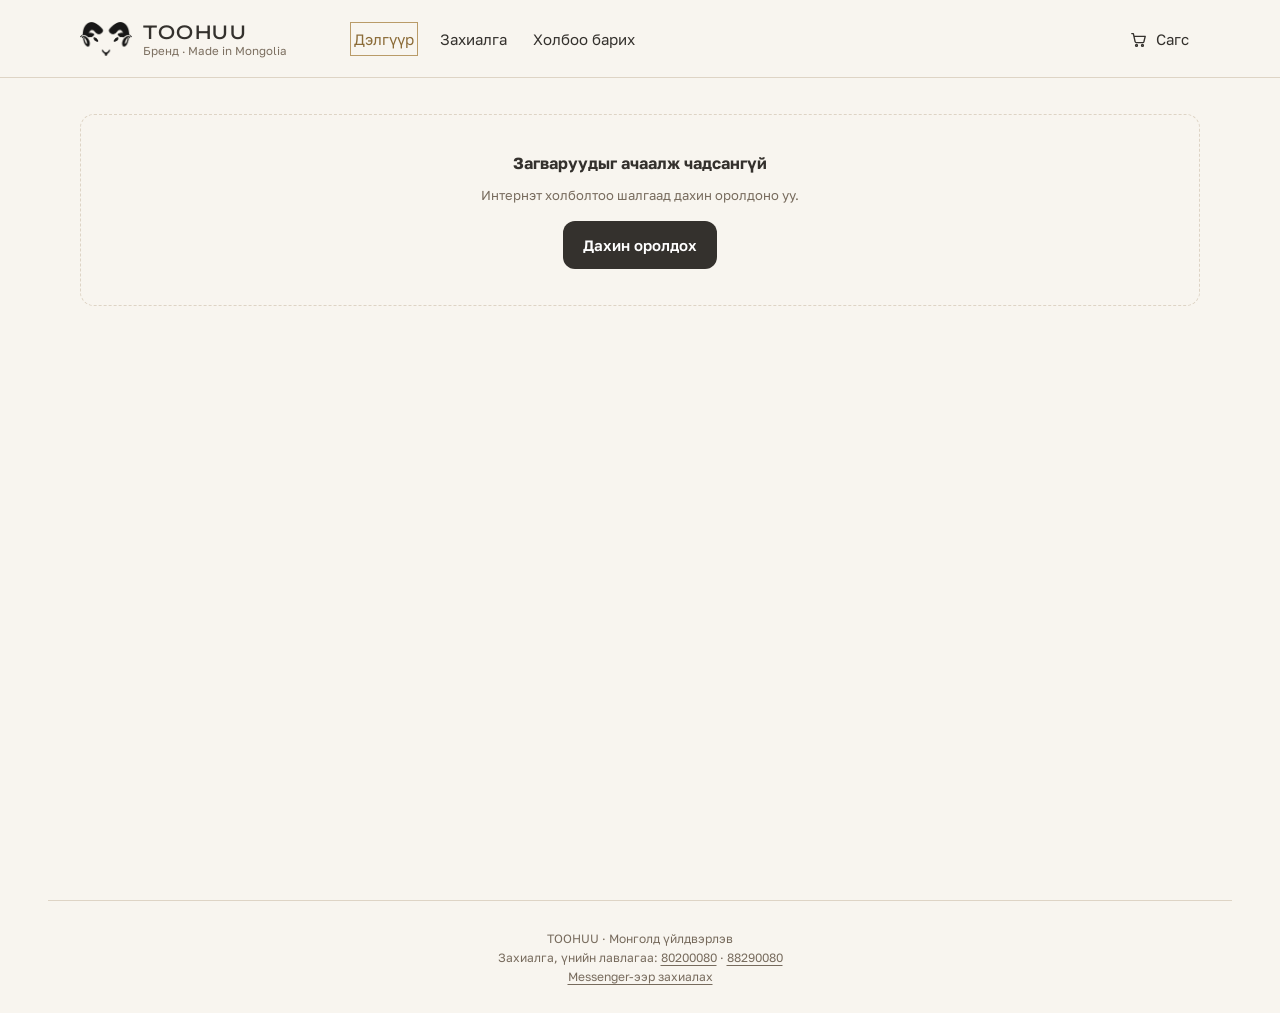
==== commit 35a55bca: "Connect protected admin dashboard to shared persistent catalog" ====
--- a/index.html
+++ b/index.html
@@ -481,7 +481,6 @@
   "text-anchor='middle' dominant-baseline='middle' letter-spacing='1'>зураг удахгүй</text>"+
   "</svg>");
 const imgFallback = "this.onerror=null;this.src=PLACEHOLDER";
-const IMG = id => `https://drive.google.com/thumbnail?id=${id}&sz=w1000`;
 
 // ── branches ──────────────────────────────────────────────────────
 const BRANCHES = [
@@ -489,99 +488,18 @@
   { id:'b2', name:'Дэлгүүр', address:'Урт цагаан үйлчилгээний төвийн 3 давхар, 304 тоот' },
 ];
 
-// ── catalog: 10 models from the Drive folders (Design 001–010) ─────
-// Photos and boot names are confirmed. The owner requested provisional prices
-// and sample stock counts; RAW is the single editable source for displayed values.
-// Option combinations are still demo data.
-// Each product type has its own options and its own unit.
-// Socks and rug option values are PLACEHOLDER until TOOHUU confirms the real ones.
+// Catalog edits are shared with the protected admin dashboard through the API.
 const TYPES = {
-  boot:  { label:'Гутал', unit:'хос', axes:[
-           { name:'Хийцлэл', values:['Оёмол','Давхар эсгий','Арьсан хормойтой'] },
-           { name:'Өнгө',    values:['Хар','Бор','Саарал'] },
-           { name:'Хэмжээ',  values:['36','37','38','39','40','41','42','43'], kids:['26','27','28','29','30','31','32','33'] } ],
-           delta: o => (o['Хийцлэл']==='Давхар эсгий'?25000:o['Хийцлэл']==='Арьсан хормойтой'?40000:0) + (+o['Хэмжээ']>=42?10000:0),
-           desc:'Монгол эсгий. Үйлдвэрийн шууд бүтээгдэхүүн. Салбараас авах эсвэл хүргэлтээр.' },
-  socks: { label:'Оймс', unit:'хос', axes:[
-           { name:'Өнгө',    values:['Цагаан','Саарал','Бор'] },
-           { name:'Хэмжээ',  values:['S (35–37)','M (38–40)','L (41–43)'], kids:['XS (26–29)','S (30–33)'] } ],
-           delta: o => /^L/.test(o['Хэмжээ']) ? 3000 : 0,
-           desc:'Дулаан эсгий нэмэлт. Өнгө, хэмжээгээ сонгоно уу.' },
-  rug:   { label:'Ширдэг', unit:'ширхэг', axes:[
-           { name:'Хэмжээ',  values:['60×90 см','90×150 см','120×180 см','200×300 см'] },
-           { name:'Загвар',  values:['Өлзий','Эвэр','Хас'] } ],
-           delta: o => ({'90×150 см':140000,'120×180 см':290000,'200×300 см':690000})[o['Хэмжээ']] || 0,
-           desc:'Гар аргаар сийрсэн эсгий эдлэл. Хэмжээгээ сонгоно уу.' },
+  boot:{label:'Гутал',unit:'хос'},
+  socks:{label:'Оймс',unit:'хос'},
+  rug:{label:'Ширдэг',unit:'ширхэг'},
 };
 const unitOf = p => (TYPES[p.type] || TYPES.boot).unit;
-// Owner-supplied names follow the existing design order. The final five names
-// are reserved for future boot designs, when their photos are available.
-const BOOT_NAMES = [
-  'Хуцандай', 'Хургандай', 'Алагдай', 'Цоохондой', 'Хэнцхэн',
-  'Борголхон', 'Халзайдай', 'Халиундай', 'Бөдөнхөн', 'Сэгсээхэй',
-  'Бондоолой', 'Үйлэндэй', 'Хуруундай', 'Сөөмхөн', 'Өөлхийдэй'
-];
 const CATALOG_NOTE = 'Үнэ, бэлэн тоо нь түр жишиг мэдээлэл.';
-// The owner requested a provisional audience split; edit this map when confirmed.
 const BOOT_AUDIENCES = {men:'Эрэгтэй',women:'Эмэгтэй',kids:'Хүүхэд'};
-const BOOT_AUDIENCE_BY_MODEL = {1:'men',2:'kids',3:'women',4:'women',5:'kids',6:'men',7:'women',8:'men',9:'women',10:'men'};
 const catalogNote = type => type==='boot'?'Ангилал, үнэ, бэлэн тоо нь түр жишиг мэдээлэл.':CATALOG_NOTE;
 const mnt = n => n.toLocaleString('en-US') + '₮';
-// One entry per Drive folder (Design 001–010). Grouping comes from the folders, not a guess.
-const RAW = [
-  { n:1, price:210000, stock:6, cat:'main', hot:true, fresh:false, imgs:['1XInpyWSy14fpSQ0G6MQLm-vxJ9H-_Rgf','1K8rGKyCmZTZ4Fdo-H9NhhUb9ijftSJS1','1Aemf9vfdwuROzIzLmXrBy5cEldQ6ZkMJ'] },   // Design 001 — 1.png, 2.png, 3.png
-  { n:2, price:210000, stock:4, cat:'main', hot:false, fresh:true, imgs:['1h7SgX_LX1ZUhbEcsFTuxKbUoLsnpMpnL','1niEKamCGc5KRnhSeTxgW_9QcufDP9Spc','186p6ON3SQF_qrunPfKeqnTWDXBnRRd8c'] },   // Design 002 — 6.png, 7.png, 8.png
-  { n:3, price:230000, stock:5, cat:'main', hot:false, fresh:false, imgs:['10FZDMsmjmGtlnvciWCu-RAGBDDAflYqK','1-PQfHnFttD0JN_K4ri82qn_yqEoRtxQs','1F33EPpVO2-YVNRKHwOhPtnzUnzn37xNu'] },   // Design 003 — 9.png, 10.png, 11.png
-  { n:4, price:250000, stock:3, cat:'main', hot:true, fresh:false, imgs:['1NCU-DI6Ory-B5Sp2SFmBBhRK29ZKMTiK','1jgsDPVZNgQFX_TfUoRiltvGUWyLn39s0','1BOvcys6aLm8_zU7eAT7CweRkYoIWYpkb'] },   // Design 004 — 12.png, 13.png, 14.png
-  { n:5, price:230000, stock:4, cat:'main', hot:false, fresh:false, imgs:['1Zy0DQNP-iwI_0NAtJYrRD2av2VlE6o_D','1Ldi3uuKKQCFCR5h4ErLQUiok9JiLPC3x'] },   // Design 005 — 15.png, 16.png
-  { n:6, price:250000, stock:5, cat:'main', hot:false, fresh:false, imgs:['1DbDdpnWTJHCjZOdujLtT0oGKlaXnTSPT','1r37JfK_pcKO967yVRLRSZREXNkOska7T'] },   // Design 006 — 17.png, 18.png
-  { n:7, price:270000, stock:3, cat:'main', hot:true, fresh:false, imgs:['1LY0fM1jTQvNLTjvhHaooh8CEMCz35Pp5','1snjdhqZnni2q0Fgc8In6DKV-KWKQda4u'] },   // Design 007 — 19.png, 20.png
-  { n:8, price:270000, stock:4, cat:'main', hot:false, fresh:false, imgs:['1L8daKWwJU_yJbTccsUu5nk1LWHYxpnnn','1Xmuj_FtidWGs7y3UENG4oil0zp9LSpOS'] },   // Design 008 — 21.png, 22.png
-  { n:9, price:320000, stock:2, cat:'main', hot:false, fresh:true, imgs:['1jZlhurFrT06tZPeb93k4DGsGg2Mt1VyK','1HFT_8ruy2nRmjGhic0jUE6xEWiBAdxDb'] },   // Design 009 — 31.png, 32.png
-  { n:10, price:380000, stock:2, cat:'main', hot:false, fresh:false, imgs:['1YUPllVUGt2oTQ3Mj_4VrvnuMeEDA1T7i','1f-g_OW6iQDVsS9D7GyNQMbD2X9F6Fzwx'] },   // Design 010 — 33.png, 34.png
-  // PLACEHOLDER products until real socks / rug photos and prices are supplied
-  { n:11, type:'socks', price:25000, stock:18,  cat:'main', hot:false, fresh:true,  imgs:[] },
-  { n:12, type:'socks', price:19000, stock:12,  cat:'kids', hot:false, fresh:false, imgs:[] },
-  { n:13, type:'rug',   price:180000, stock:3, cat:'main', hot:true,  fresh:false, imgs:[] },
-  { n:14, type:'rug',   price:210000, stock:2, cat:'main', hot:false, fresh:true,  imgs:[] },
-];
-
-// Deterministic pseudo-random so the demo is stable across reloads.
-let seed = 7;
-const rnd = n => { seed = (seed * 1103515245 + 12345) & 0x7fffffff; return seed % n; };
-
-const CATALOG = [], INV = {};
-for (const r of RAW) {
-  const type = r.type || 'boot', T = TYPES[type];
-  const audience=type==='boot'?BOOT_AUDIENCE_BY_MODEL[r.n]:null;
-  const category=audience==='kids'?'kids':r.cat;
-  // Kids' sizes differ (a kids' boot does not come in size 43).
-  const axes = T.axes.map(a => ({ name:a.name, values:[...(category === 'kids' && a.kids ? a.kids : a.values)] }));
-  let combos = [{}];
-  for (const a of axes) combos = combos.flatMap(c => a.values.map(v => ({ ...c, [a.name]: v })));
-  const variants = [];
-  combos.forEach((options, k) => {
-    if (rnd(10) < 3) return;                         // the workshop doesn't make every combination
-    const id = `m${r.n}-${k}`;
-    const pre = rnd(10) < 2;                         // some items are made to order
-    variants.push({ id, sku:`TH-${r.n}-${k}`, options, price_delta:T.delta(options), is_preorder:pre });
-    INV[id] = {};
-    if (!pre) {
-      const a = rnd(4), b = rnd(3);
-      if (a) INV[id].b1 = a;
-      if (b) INV[id].b2 = b;
-    }
-  });
-  CATALOG.push({
-    id:`m${r.n}`, sku:`TH-${String(r.n).padStart(3,'0')}`,
-    name: type==='boot' ? BOOT_NAMES[r.n - 1]
-          : BOOT_NAMES[r.n - 1],
-    description:T.desc, type,
-    base_price:r.price, stock_count:r.stock, is_active:true, option_axes:axes, variants,
-    images: r.imgs.length ? r.imgs.map(IMG) : [PLACEHOLDER],
-    category, audience, hot:r.hot, fresh:r.fresh,
-  });
-}
+let CATALOG = [], catalogStatus='loading';
 
 // Confirmed business information. Catalog amounts remain provisional;
 // the workshop confirms each order before accepting a deposit.
@@ -591,6 +509,39 @@
   rural:'Хөдөө орон нутгийн унаанд тавьж өгнө. Чиглэл, унааны мэдээллийг чатаар тохиролцоно.'
 };
 const esc = value => String(value).replace(/[&<>"']/g, c => ({'&':'&amp;','<':'&lt;','>':'&gt;','"':'&quot;',"'":'&#39;'}[c]));
+const jsArg = value => esc(JSON.stringify(value));
+function catalogProduct(product){
+  if(!product || !Object.hasOwn(TYPES,product.type) || typeof product.id!=='string' ||
+     typeof product.name!=='string' || !Number.isFinite(product.base_price) ||
+     !Number.isInteger(product.stock_count) || !Array.isArray(product.axes) ||
+     !Array.isArray(product.variants)) throw new Error('Invalid catalog');
+  const images=[...new Set([product.image,...(product.images||[])].filter(source=>{
+    if(typeof source!=='string'||!source) return false;
+    try{return new URL(source).protocol==='https:'}catch{return false}
+  }))];
+  return {...product,description:product.description||'',option_axes:product.axes,
+    audience:Object.hasOwn(BOOT_AUDIENCES,product.audience)?product.audience:null,
+    images:images.length?images:[PLACEHOLDER]};
+}
+async function loadCatalog(){
+  catalogStatus='loading';
+  render();
+  const controller=new AbortController(), timeout=setTimeout(()=>controller.abort(),15000);
+  try{
+    const response=await fetch('/api/catalog',{cache:'no-store',credentials:'same-origin',signal:controller.signal});
+    if(!response.ok) throw new Error('Catalog unavailable');
+    const data=await response.json();
+    if(!Array.isArray(data.products)) throw new Error('Invalid catalog');
+    CATALOG=data.products.filter(p=>p.is_active!==false).map(catalogProduct);
+    catalogStatus='ready';
+  }catch{
+    CATALOG=[];
+    catalogStatus='error';
+  }finally{
+    clearTimeout(timeout);
+    render();
+  }
+}
 const phone = raw => {
   const d=String(raw).replace(/\D/g,'').replace(/^976/,'');
   if(!/^[5-9]\d{7}$/.test(d)) throw new Error('Утасны дугаар буруу байна. 8 оронтой, 5–9-өөр эхэлсэн байх ёстой.');
@@ -708,6 +659,12 @@
   const v=view;
   renderNav();
   app.classList.toggle('narrow', !['catalog','model'].includes(v.name));
+  if(catalogStatus!=='ready'&&!['orders','contact'].includes(v.name)){
+    app.innerHTML=catalogStatus==='loading'
+      ? '<section class="catalog-empty" role="status"><strong>Загваруудыг ачаалж байна…</strong></section>'
+      : '<section class="catalog-empty" role="alert"><strong>Загваруудыг ачаалж чадсангүй</strong><p>Интернэт холболтоо шалгаад дахин оролдоно уу.</p><button class="btn" onclick="loadCatalog()">Дахин оролдох</button></section>';
+    return;
+  }
   if(v.name==='catalog'){ catalogView(); return; }
   if(v.name==='orders')  return ordersView();
   if(v.name==='contact') return contactView();
@@ -751,7 +708,7 @@
         </button>
         <div class="filter-body" id="filter-body">
           <h3 class="category-filter-title">${CATEGORY_DETAILS[catalogType].filterLabel}</h3>
-          ${groups.map((g,i)=>g.axis==='Өнгө'?'':`<fieldset class="filter-group"><legend>${g.label}</legend>
+          ${groups.map((g,i)=>g.axis==='Өнгө'?'':`<fieldset class="filter-group"><legend>${esc(g.label)}</legend>
             <div class="filter-options ${g.key==='model'?'models':''}">${g.values.map((v,j)=>`
               <button class="filter-choice" id="filter-${i}-${j}" aria-pressed="false" onclick="toggleCatalogFilter(${i},${j})">
                 ${esc(v.label)}
@@ -869,23 +826,23 @@
   const noColorMatch=colors.length&&!categoryProducts().some(p=>p.variants.some(v=>colors.includes(v.options['Өнгө'])));
   document.getElementById('catalog-results').innerHTML=shown.length?sections.map((section,index)=>`
     <section class="collection-section" aria-label="${esc(section.label)}">
-      <div class="collection-heading"><div><h2>${section.label}</h2>${index===0?`<p class="catalog-note">${catalogNote(catalogType)}</p>`:''}</div><span>${section.products.length} загвар</span></div>
+      <div class="collection-heading"><div><h2>${esc(section.label)}</h2>${index===0?`<p class="catalog-note">${catalogNote(catalogType)}</p>`:''}</div><span>${section.products.length} загвар</span></div>
       <div class="grid">${section.products.map(p=>{
       const flags = [
         p.hot   ? '<span class="tag hot">Эрэлттэй</span>' : '',
         p.fresh ? '<span class="tag new">Шинэ</span>' : '',
       ].join('');
-      return `<button class="card" onclick="openCatalogModel('${p.id}')">
+      return `<button class="card" onclick="openCatalogModel(${jsArg(p.id)})">
         <div class="card-media">
-          <img class="ph" src="${p.images[0]}" alt="" loading="lazy" onerror="${imgFallback}">
+          <img class="ph" src="${esc(p.images[0])}" alt="" loading="lazy" onerror="${imgFallback}">
           ${flags ? `<div class="flags">${flags}</div>` : ''}
         </div>
-        <div class="cb"><div class="card-title-row"><div class="cn">${p.name}</div>
+        <div class="cb"><div class="card-title-row"><div class="cn">${esc(p.name)}</div>
           <div class="cp">${mnt(p.base_price)}</div></div>
           <div class="card-stock">${p.audience?BOOT_AUDIENCES[p.audience]+' · ':''}Бэлэн: ${p.stock_count} ${unitOf(p)}</div>
         </div></button>`;
-    }).join('')}</div></section>`).join(''):`<div class="catalog-empty"><strong>${noColorMatch?'Энэ өнгөөр бүртгэлтэй загвар одоогоор алга':'Тохирох загвар олдсонгүй'}</strong>
-      <p>${noColorMatch?colors.map(esc).join(', ')+' · '+TYPES[catalogType].label+'. Өөр өнгө сонгож үзээрэй.':'Хэмжээ, өнгө эсвэл бусад сонголтоо өөрчилж үзээрэй.'}</p><button class="btn" onclick="resetCatalogFilters()">Энэ бүлгийн бүх загварыг харах</button></div>`;
+    }).join('')}</div></section>`).join(''):`<div class="catalog-empty"><strong>${!categoryProducts().length?'Энэ бүлэгт загвар хараахан нэмээгүй байна':noColorMatch?'Энэ өнгөөр бүртгэлтэй загвар одоогоор алга':'Тохирох загвар олдсонгүй'}</strong>
+      ${categoryProducts().length?`<p>${noColorMatch?colors.map(esc).join(', ')+' · '+TYPES[catalogType].label+'. Өөр өнгө сонгож үзээрэй.':'Хэмжээ, өнгө эсвэл бусад сонголтоо өөрчилж үзээрэй.'}</p><button class="btn" onclick="resetCatalogFilters()">Энэ бүлгийн бүх загварыг харах</button>`:''}</div>`;
   reveal();
 }
 
@@ -930,6 +887,7 @@
 }
 function openCatalogModel(id){
   const p=CATALOG.find(x=>x.id===id), options={};
+  if(!p) return;
   const matches=matchingCatalogVariants(p);
   catalogGroups(p.type).filter(g=>g.axis).forEach(g=>{
     const chosen=catalogFilters.selected[g.key]||[];
@@ -941,30 +899,31 @@
 
 function modelView(id){
   const p = CATALOG.find(x=>x.id===id);
+  if(!p){go({name:'catalog'});return;}
   sel = {...view.options};
   app.innerHTML = `
     <button class="back" onclick="go({name:'catalog'})">← Загварууд руу буцах</button>
     <div class="pd"><div class="pd-media">
     <div class="gal" id="gal" onscroll="syncDots()">
-      ${p.images.map((u,i)=>`<button onclick="openLb('${p.id}',${i})" aria-label="Томоор харах">
-        <img src="${u}" alt="${p.name}" onerror="${imgFallback}"></button>`).join('')}
+      ${p.images.map((u,i)=>`<button onclick="openLb(${jsArg(p.id)},${i})" aria-label="Томоор харах">
+        <img src="${esc(u)}" alt="${esc(p.name)}" onerror="${imgFallback}"></button>`).join('')}
     </div>
     <div class="dots" id="dots">${p.images.map((_,i)=>`<i class="${i?'':'on'}"></i>`).join('')}</div>
     <div class="zoomhint">Зураг дээр дарж томоор харна уу</div>
     </div><div class="pd-info">
-    <h2>${p.name}</h2>
-    <p class="desc">${p.audience?BOOT_AUDIENCES[p.audience]+' · ':''}${p.description}</p>
+    <h2>${esc(p.name)}</h2>
+    <p class="desc">${p.audience?BOOT_AUDIENCES[p.audience]+' · ':''}${esc(p.description)}</p>
     <div class="big" id="pz">${mnt(p.base_price)}</div>
     <div class="stockline ${p.stock_count > 0 ? 'ok' : 'no'}">Нийт бэлэн: ${p.stock_count} ${unitOf(p)}</div>
     <p class="desc">${catalogNote(p.type)} Үнэ өнгө, хийц, размераас хамааран өөрчлөгдөж болно.</p>
-    ${p.option_axes.map(a=>`
-      <div class="axis">${a.name}</div>
-      <div class="opts" data-axis="${a.name}">
+    ${p.option_axes.map((a,axisIndex)=>`
+      <div class="axis">${esc(a.name)}</div>
+      <div class="opts" id="options-${axisIndex}">
         ${a.values.map(val=>`<button class="opt" aria-pressed="false"
-           onclick="pickOpt('${p.id}','${a.name}',this)">${val}</button>`).join('')}
+           onclick="pickOpt(${jsArg(p.id)},${axisIndex},this)">${esc(val)}</button>`).join('')}
       </div>`).join('')}
     <div id="stock"></div>
-    <button class="btn" id="add" onclick="addToCart('${p.id}')">Сагсанд нэмэх</button>
+    <button class="btn" id="add" onclick="addToCart(${jsArg(p.id)})">Сагсанд нэмэх</button>
     <a class="btn ghost" href="${BUSINESS.messenger}" target="_blank" rel="noopener">Захиалах</a>
     <div class="err" id="perr"></div>
     </div></div>
@@ -975,7 +934,7 @@
 // After each choice, re-check which values still lead to a real pair.
 function refreshOptions(p){
   p.option_axes.forEach((axis, i) => {
-    const box = document.querySelector(`.opts[data-axis="${axis.name}"]`);
+    const box = document.getElementById('options-'+i);
     axis.values.forEach((val, j) => {
       const btn = box.children[j];
       const probe = {...sel, [axis.name]: val};
@@ -991,14 +950,15 @@
   const done = p.option_axes.every(a => sel[a.name]);
   if(!done){
     const missing = p.option_axes.filter(a=>!sel[a.name]).map(a=>a.name);
-    box.innerHTML = `<div class="stockline pre">Сонгоно уу: ${missing.join(', ')}</div>`;
+    box.innerHTML = `<div class="stockline pre">Сонгоно уу: ${missing.map(esc).join(', ')}</div>`;
     return;
   }
   box.innerHTML = '';
 }
 
-function pickOpt(pid, axis, el){
+function pickOpt(pid, axisIndex, el){
   const p = CATALOG.find(x=>x.id===pid);
+  const axis=p.option_axes[axisIndex].name;
   sel[axis] = sel[axis] === el.textContent ? undefined : el.textContent;
   if(sel[axis] === undefined) delete sel[axis];
   refreshOptions(p);
@@ -1022,7 +982,7 @@
   app.innerHTML = `
     <button class="back" onclick="navTo('shop')">← Дэлгүүр</button><h2>Таны сонгосон бараа</h2>
     ${lines.length ? lines.map((l,i)=>`
-      <div class="line"><img src="${l.img}" alt="" onerror="${imgFallback}">
+      <div class="line"><img src="${esc(l.img)}" alt="" onerror="${imgFallback}">
         <div><div class="ln">${esc(l.name)}</div><div class="lm">${mnt(l.price)} / ${l.unit}</div></div>
         <span class="selection-count">${l.qty} ${l.unit}</span>
         <button class="rm" aria-label="${esc(l.name)} хасах" onclick="cart.splice(${i},1);render()">×</button></div>`).join('')
@@ -1149,12 +1109,12 @@
       <button class="lb-x" aria-label="Хаах" onclick="closeLb()">×</button>
     </div>
     <div class="lb-track" id="lbt" onscroll="lbSync(${p.images.length})">
-      ${p.images.map(u=>`<div class="lb-slide"><img src="${u}" alt="${p.name}" onerror="${imgFallback}"
+      ${p.images.map(u=>`<div class="lb-slide"><img src="${esc(u)}" alt="${esc(p.name)}" onerror="${imgFallback}"
          onclick="this.classList.toggle('zoomed')"></div>`).join('')}
     </div>
     <div class="lb-bot" id="lbb">
       ${p.images.map((u,i)=>`<button aria-current="${i===index}" onclick="lbGo(${i})">
-        <img src="${u}" alt="" onerror="${imgFallback}"></button>`).join('')}
+        <img src="${esc(u)}" alt="" onerror="${imgFallback}"></button>`).join('')}
     </div>`;
   document.body.appendChild(lbEl);
   document.body.style.overflow = 'hidden';
@@ -1199,7 +1159,7 @@
   setTimeout(()=>el.remove(), 280);
 }
 
-render();
+loadCatalog();
 </script>
 </body>
 </html>
